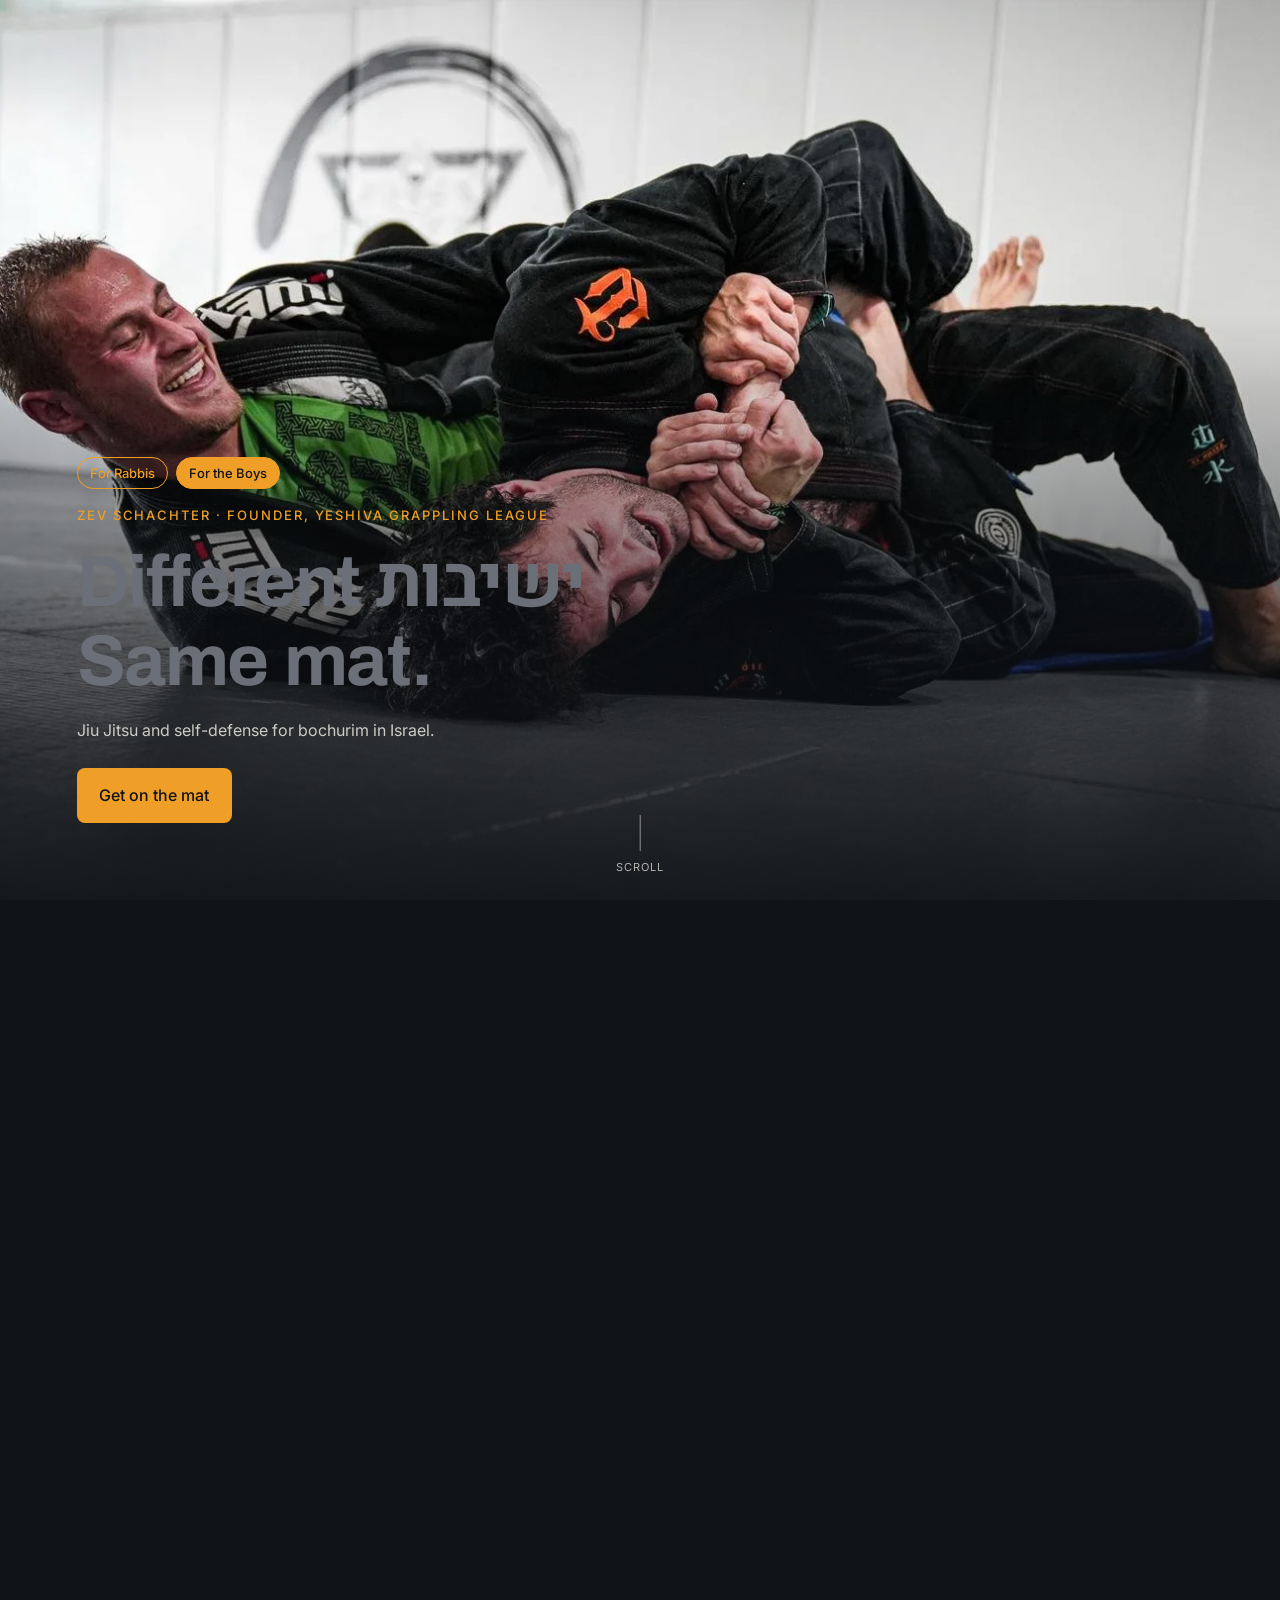
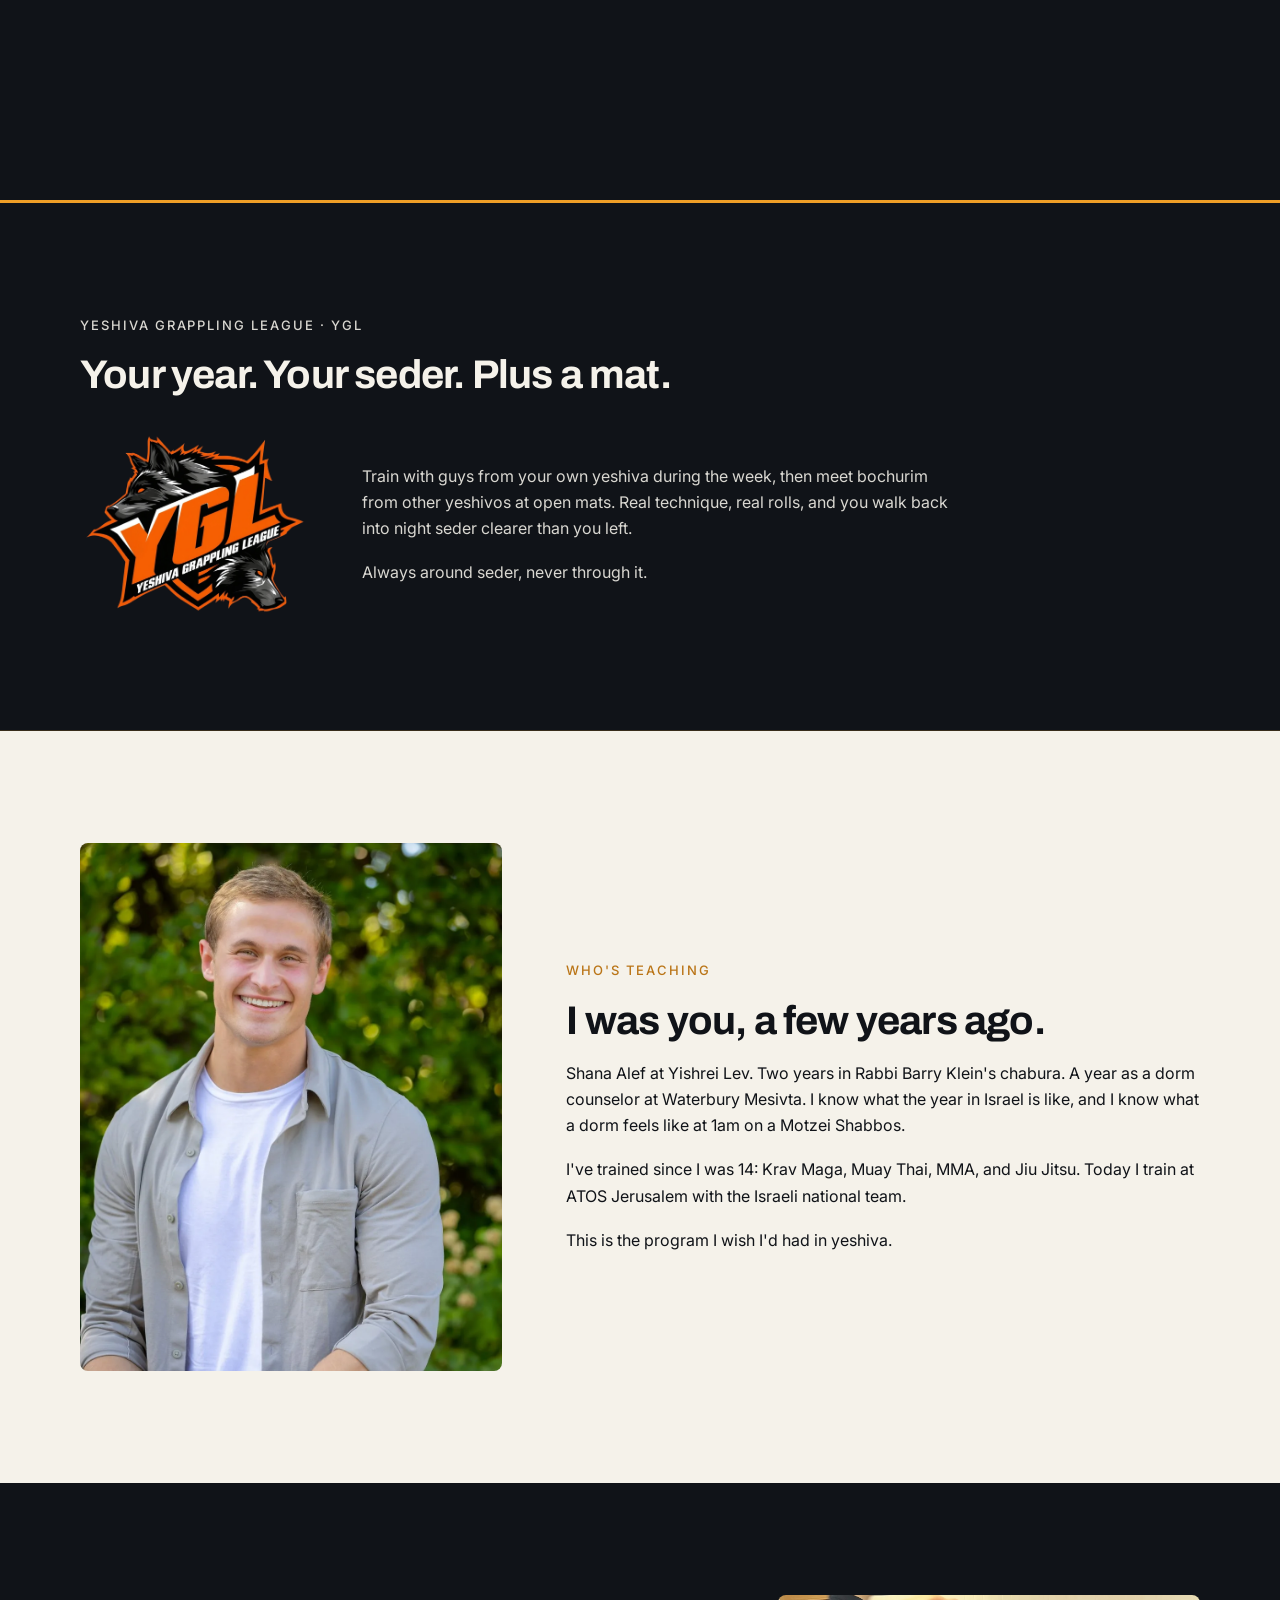
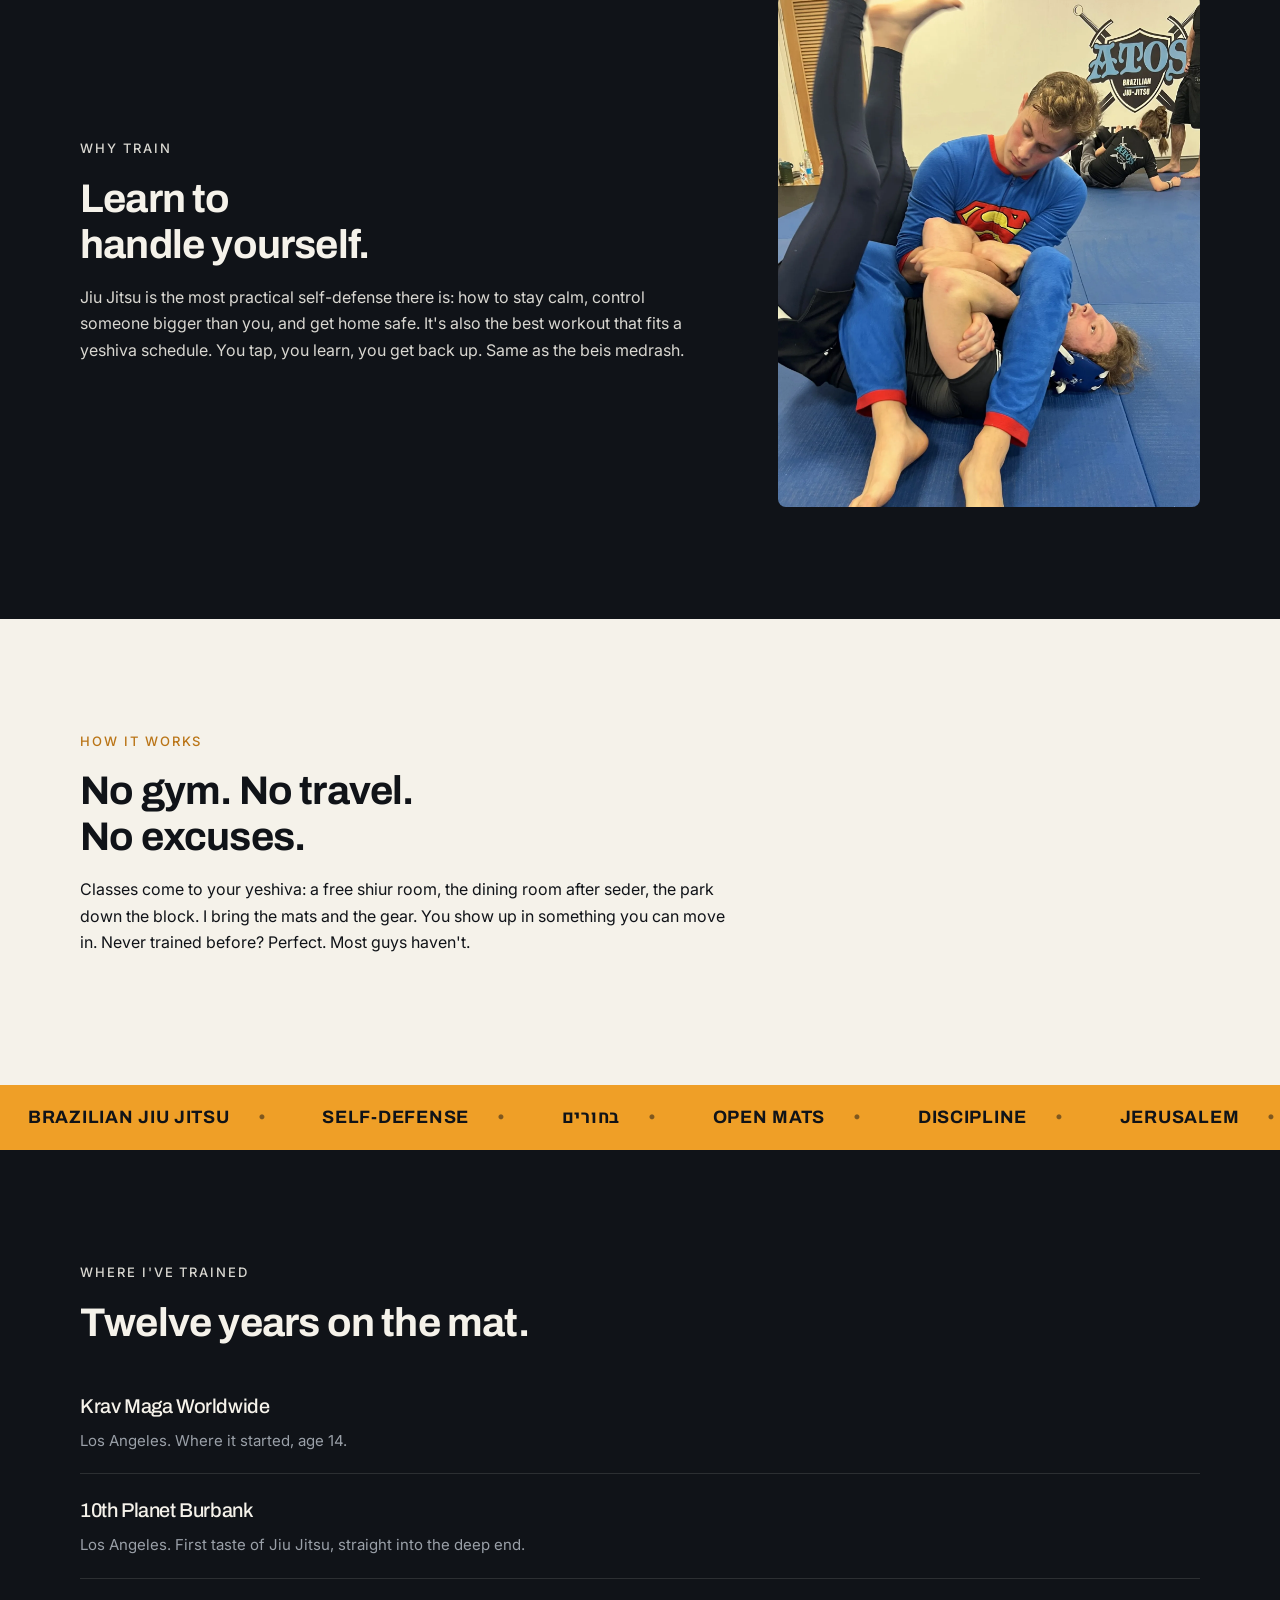
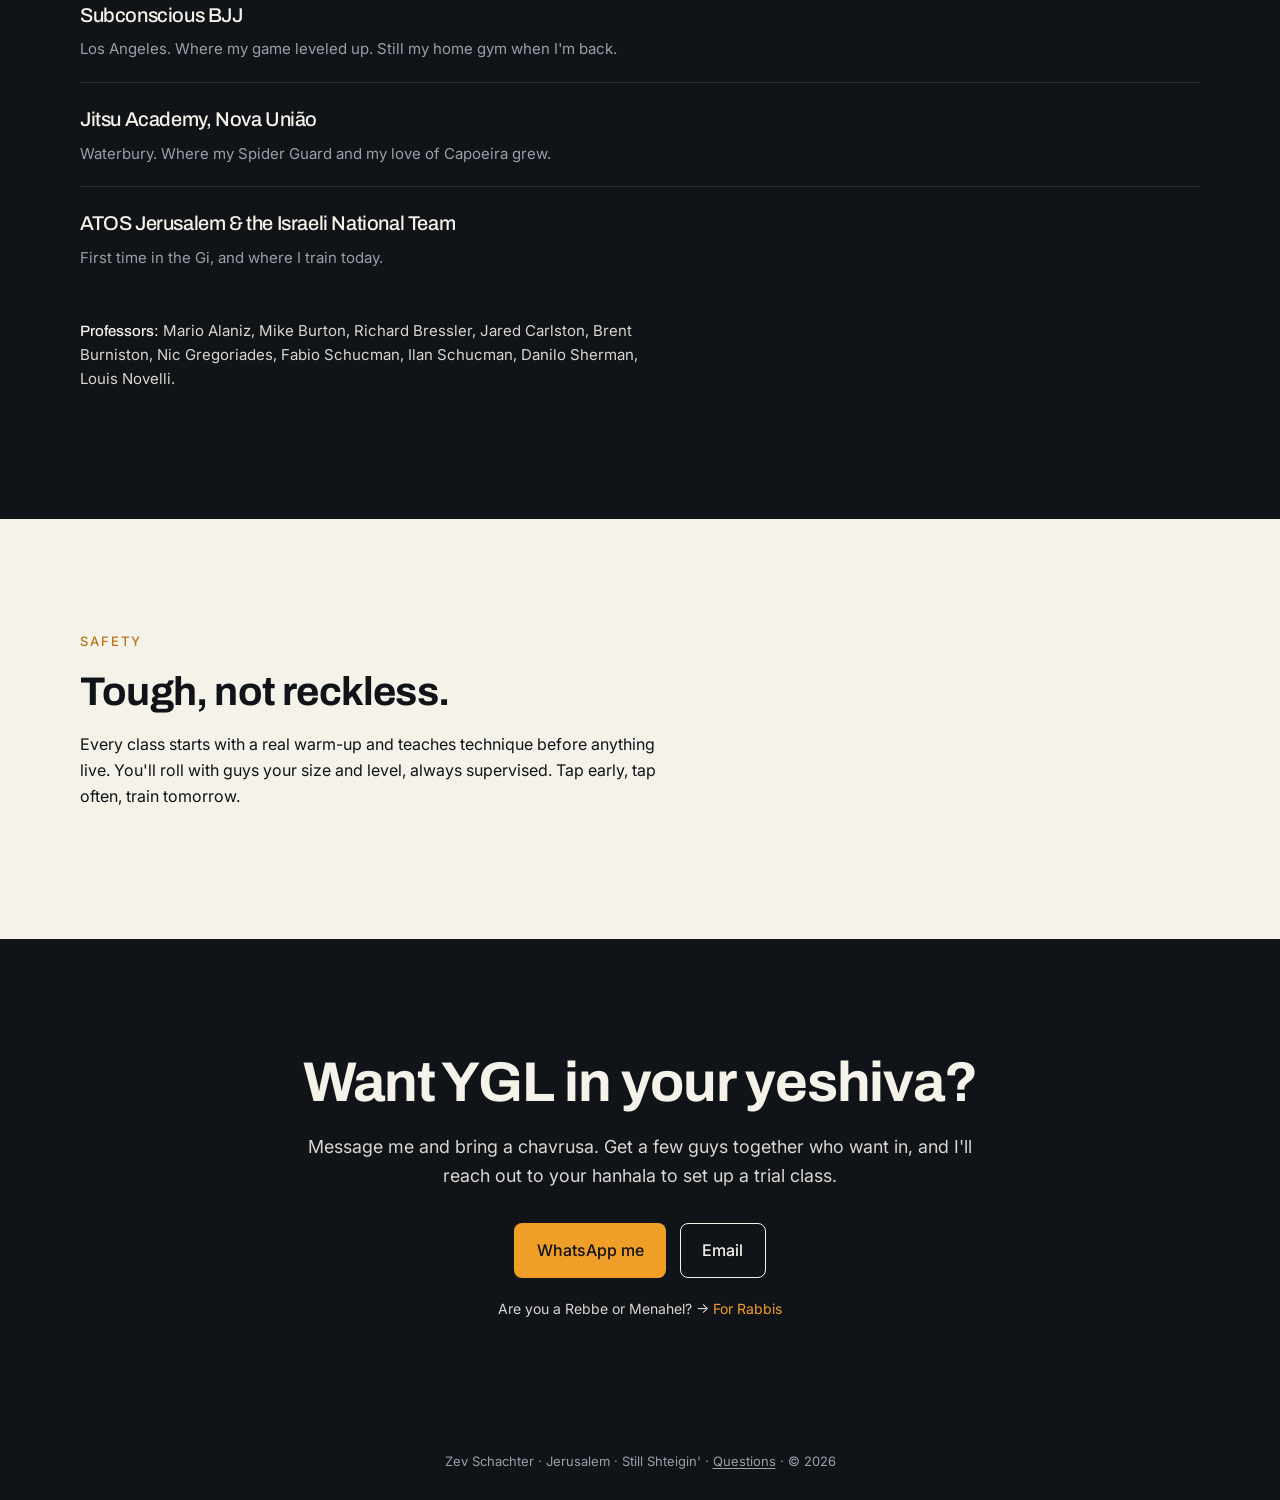
==== boys/index.html @ 9d14c196 "Add a For the Boys page beside the rabbi homepage Serve /boys with the same layout and hero scroll h" ====
<!DOCTYPE html>
<html lang="en" dir="ltr">
<head>
  <meta charset="utf-8">
  <meta name="viewport" content="width=device-width, initial-scale=1">
  <title>Jiu Jitsu &amp; Self-Defense for Yeshiva Bochurim | Yeshiva Grappling League (YGL)</title>
  <meta name="description" content="Train Brazilian Jiu Jitsu and self-defense with the Yeshiva Grappling League. Classes come to your yeshiva in Jerusalem, scheduled around seder. Mats and gear provided.">
  <link rel="canonical" href="https://zev.life/boys">
  <meta property="og:type" content="website">
  <meta property="og:url" content="https://zev.life/boys">
  <meta property="og:title" content="Jiu Jitsu &amp; Self-Defense for Yeshiva Bochurim | Yeshiva Grappling League (YGL)">
  <meta property="og:description" content="Train Brazilian Jiu Jitsu and self-defense with the Yeshiva Grappling League. Classes come to your yeshiva in Jerusalem, scheduled around seder. Mats and gear provided.">
  <meta name="twitter:title" content="Jiu Jitsu &amp; Self-Defense for Yeshiva Bochurim | Yeshiva Grappling League (YGL)">
  <meta name="twitter:description" content="Train Brazilian Jiu Jitsu and self-defense with the Yeshiva Grappling League. Classes come to your yeshiva in Jerusalem, scheduled around seder. Mats and gear provided.">
  <meta property="og:image" content="https://zev.life/img/og-image.jpg?v=4">
  <link rel="icon" href="/favicon.ico" sizes="any">
  <link rel="icon" type="image/png" sizes="32x32" href="/favicon-32.png?v=4" />
  <link rel="icon" type="image/png" sizes="48x48" href="/favicon-48.png?v=4" />
  <link rel="icon" type="image/png" sizes="192x192" href="/img/icon-192.png?v=4" />
  <link rel="icon" type="image/png" sizes="512x512" href="/img/icon-512.png?v=4" />
  <link rel="apple-touch-icon" href="/img/apple-touch-icon.png?v=4" />
  <meta name="theme-color" content="#101318" />
  <link rel="preconnect" href="https://fonts.googleapis.com">
  <link rel="preconnect" href="https://fonts.gstatic.com" crossorigin>
  <link href="https://fonts.googleapis.com/css2?family=Archivo:wght@500;700&family=Heebo:wght@400;500;700&family=Inter:wght@400;500&display=swap" rel="stylesheet">
  <link rel="stylesheet" href="/styles.css?v=5">
  <script type="application/ld+json">
  {
    "@context": "https://schema.org",
    "@graph": [
      {
        "@type": "SportsOrganization",
        "@id": "https://zev.life/#org",
        "name": "Yeshiva Grappling League",
        "alternateName": "YGL",
        "url": "https://zev.life/",
        "logo": "https://zev.life/img/ygl-logo.png",
        "sport": "Brazilian Jiu Jitsu",
        "description": "Brazilian Jiu Jitsu and self-defense programs for English-speaking yeshivot in Israel.",
        "areaServed": { "@type": "Country", "name": "Israel" },
        "founder": { "@id": "https://zev.life/#zev" },
        "contactPoint": {
          "@type": "ContactPoint",
          "contactType": "customer service",
          "email": "zevschachter@gmail.com",
          "telephone": "+972-53-534-6480",
          "availableLanguage": ["English", "Hebrew"]
        }
      },
      {
        "@type": "Person",
        "@id": "https://zev.life/#zev",
        "name": "Zev Schachter",
        "alternateName": "Zevi Schachter",
        "jobTitle": "Founder & Head Instructor",
        "worksFor": { "@id": "https://zev.life/#org" },
        "url": "https://zev.life/",
        "image": "https://zev.life/img/portrait.jpg"
      }
    ]
  }
  </script>
</head>
<body>
  <main>
    <section class="hero-track" id="hero" aria-label="Hero">
      <div class="hero-sticky">
        <picture>
          <source type="image/webp" srcset="/img/hero.webp">
          <img
            class="hero-img"
            src="/img/hero.jpg"
            alt="Zev Schachter teaching Brazilian Jiu Jitsu in Jerusalem, applying an armlock on the mat"
            width="1600"
            height="909"
            fetchpriority="high"
          >
        </picture>
        <div class="hero-scrim" aria-hidden="true"></div>
        <div class="hero-content">
          <nav class="audience" aria-label="Audience">
            <a href="/">For Rabbis</a>
            <a href="/boys" aria-current="page">For the Boys</a>
          </nav>
          <p class="eyebrow">Zev Schachter · Founder, Yeshiva Grappling League</p>
          <h1 class="tagline">
            <span class="tagline-line" id="tag1" dir="ltr">Different ישיבות</span>
            <span class="tagline-line" id="tag2" dir="ltr">Same mat.</span>
          </h1>
          <p class="hero-sub">Jiu Jitsu and self-defense for bochurim in Israel.</p>
          <a class="btn btn-primary hero-cta" id="heroCta" href="#contact">Get on the mat</a>
        </div>
        <div class="scroll-hint" id="scrollHint" aria-hidden="true">
          <span class="scroll-hint-line"></span>
          <span class="scroll-hint-label">Scroll</span>
        </div>
      </div>
    </section>

    <section class="section section-dark section-ygl" id="ygl">
      <div class="wrap ygl-body reveal">
        <p class="eyebrow">Yeshiva Grappling League · YGL</p>
        <h2>Your year. Your seder. Plus a mat.</h2>
        <div class="ygl-row">
          <div class="ygl-logo">
            <picture>
              <source srcset="/img/ygl-logo.webp?v=4" type="image/webp" />
              <img src="/img/ygl-logo.png?v=4" width="1000" height="813" alt="Yeshiva Grappling League logo – BJJ and grappling for yeshiva students" />
            </picture>
          </div>
          <div class="ygl-copy">
            <p>Train with guys from your own yeshiva during the week, then meet bochurim from other yeshivos at open mats. Real technique, real rolls, and you walk back into night seder clearer than you left.</p>
            <p>Always around seder, never through it.</p>
          </div>
        </div>
      </div>
    </section>

    <section class="section section-light" id="about">
      <div class="wrap who-grid">
        <div class="portrait-slot reveal">
          <picture>
            <source type="image/webp" srcset="/img/portrait.webp">
            <img
              src="/img/portrait.jpg"
              alt="Zev Schachter, BJJ instructor for yeshivot in Israel"
              width="1000"
              height="1250"
              loading="lazy"
            >
          </picture>
        </div>
        <div class="who-copy reveal">
          <p class="eyebrow eyebrow-light">Who's Teaching</p>
          <h2>I was you, a few years ago.</h2>
          <p>Shana Alef at Yishrei Lev. Two years in Rabbi Barry Klein's chabura. A year as a dorm counselor at Waterbury Mesivta. I know what the year in Israel is like, and I know what a dorm feels like at 1am on a Motzei Shabbos.</p>
          <p>I've trained since I was 14: Krav Maga, Muay Thai, MMA, and Jiu Jitsu. Today I train at ATOS Jerusalem with the Israeli national team.</p>
          <p>This is the program I wish I'd had in yeshiva.</p>
        </div>
      </div>
    </section>

    <section class="section section-dark" id="why">
      <div class="wrap grid-why">
        <div class="why-copy reveal">
          <p class="eyebrow">Why Train</p>
          <h2>Learn to handle yourself.</h2>
          <p>Jiu Jitsu is the most practical self-defense there is: how to stay calm, control someone bigger than you, and get home safe. It's also the best workout that fits a yeshiva schedule. You tap, you learn, you get back up. Same as the beis medrash.</p>
        </div>
        <div class="why-media reveal">
          <picture>
            <source type="image/webp" srcset="/img/teaching.webp">
            <img
              class="teaching"
              src="/img/teaching.jpg"
              alt="Zev Schachter demonstrating a Jiu Jitsu technique at ATOS Jerusalem"
              width="1600"
              height="2133"
              loading="lazy"
            >
          </picture>
        </div>
      </div>
    </section>

    <section class="section section-light" id="how">
      <div class="wrap">
        <p class="eyebrow eyebrow-light reveal">How It Works</p>
        <h2 class="reveal">No gym. No travel. No excuses.</h2>
        <p>Classes come to your yeshiva: a free shiur room, the dining room after seder, the park down the block. I bring the mats and the gear. You show up in something you can move in. Never trained before? Perfect. Most guys haven't.</p>
      </div>
    </section>

    <section class="term-strip" aria-label="Program focus">
      <div class="term-track">
        <ul class="term-list">
          <li>Brazilian Jiu Jitsu</li>
          <li>Self-Defense</li>
          <li lang="he">בחורים</li>
          <li>Open Mats</li>
          <li>Discipline</li>
          <li>Jerusalem</li>
          <li lang="he">הגנה עצמית</li>
          <li>Confidence</li>
          <li>No-Gi &amp; Gi</li>
          <li>Shana Alef</li>
          <li lang="he">ג'יו ג'יטסו</li>
          <li>Middos on the Mat</li>
          <li>Grappling</li>
          <li>Yeshiva Grappling League</li>
          <li>Jiu Jitsu for yeshiva students</li>
          <li>Grappling for yeshiva bochurim</li>
          <li>Achdus</li>
          <li>Eretz Yisroel</li>
          <li>Healthy Outlet</li>
        </ul>
        <ul class="term-list" aria-hidden="true">
          <li>Brazilian Jiu Jitsu</li>
          <li>Self-Defense</li>
          <li lang="he">בחורים</li>
          <li>Open Mats</li>
          <li>Discipline</li>
          <li>Jerusalem</li>
          <li lang="he">הגנה עצמית</li>
          <li>Confidence</li>
          <li>No-Gi &amp; Gi</li>
          <li>Shana Alef</li>
          <li lang="he">ג'יו ג'יטסו</li>
          <li>Middos on the Mat</li>
          <li>Grappling</li>
          <li>Yeshiva Grappling League</li>
          <li>Jiu Jitsu for yeshiva students</li>
          <li>Grappling for yeshiva bochurim</li>
          <li>Achdus</li>
          <li>Eretz Yisroel</li>
          <li>Healthy Outlet</li>
        </ul>
      </div>
    </section>

    <section class="section section-dark" id="trained">
      <div class="wrap">
        <p class="eyebrow reveal">Where I've Trained</p>
        <h2 class="reveal">Twelve years on the mat.</h2>
        <ul class="gyms">
          <li class="reveal">
            <span class="gym-name">Krav Maga Worldwide</span>
            <span class="gym-note">Los Angeles. Where it started, age 14.</span>
          </li>
          <li class="reveal">
            <span class="gym-name">10th Planet Burbank</span>
            <span class="gym-note">Los Angeles. First taste of Jiu Jitsu, straight into the deep end.</span>
          </li>
          <li class="reveal">
            <span class="gym-name">Subconscious BJJ</span>
            <span class="gym-note">Los Angeles. Where my game leveled up. Still my home gym when I'm back.</span>
          </li>
          <li class="reveal">
            <span class="gym-name">Jitsu Academy, Nova União</span>
            <span class="gym-note">Waterbury. Where my Spider Guard and my love of Capoeira grew.</span>
          </li>
          <li class="reveal">
            <span class="gym-name">ATOS Jerusalem &amp; the Israeli National Team</span>
            <span class="gym-note">First time in the Gi, and where I train today.</span>
          </li>
        </ul>
        <p class="coaches"><span class="coaches-label">Professors:</span> Mario Alaniz, Mike Burton, Richard Bressler, Jared Carlston, Brent Burniston, Nic Gregoriades, Fabio Schucman, Ilan Schucman, Danilo Sherman, Louis Novelli.</p>
      </div>
    </section>

    <section class="section section-light" id="safety">
      <div class="wrap reveal">
        <p class="eyebrow eyebrow-light">Safety</p>
        <h2>Tough, not reckless.</h2>
        <p>Every class starts with a real warm-up and teaches technique before anything live. You'll roll with guys your size and level, always supervised. Tap early, tap often, train tomorrow.</p>
      </div>
    </section>

    <section class="section section-dark section-contact" id="contact">
      <div class="wrap wrap-center reveal">
        <h2 class="contact-title">Want YGL in your yeshiva?</h2>
        <p class="contact-sub">Message me and bring a chavrusa. Get a few guys together who want in, and I'll reach out to your hanhala to set up a trial class.</p>
        <div class="contact-actions">
          <a class="btn btn-primary" href="https://wa.me/972535346480?text=Hi%20Zev%2C%20I%27m%20a%20bochur%20at%20%5Byeshiva%5D%20and%20I%20want%20to%20start%20training%20with%20the%20Yeshiva%20Grappling%20League.">WhatsApp me</a>
          <a class="btn btn-outline" href="mailto:zevschachter@gmail.com">Email</a>
        </div>
        <p class="contact-switch">Are you a Rebbe or Menahel? → <a href="/">For Rabbis</a></p>
      </div>
    </section>
  </main>

  <footer class="site-footer" id="footer">
    <p>Zev Schachter · Jerusalem · Still Shteigin' · <a href="/faq">Questions</a> · © 2026</p>
  </footer>

  <a class="sticky-cta" id="stickyCta" href="#contact" hidden>Get on the mat</a>

  <script src="/main.js?v=5" defer></script>
</body>
</html>
---- styles.css ----
:root {
  --ink: #101318;
  --cream: #F5F2EA;
  --accent: #EF9F27;
  --accent-deep: #BA7517;
  --muted: #8A8880;
  --muted-dark: #9AA0A8;
  --muted-grey: #6B6F78;
}

*,
*::before,
*::after {
  box-sizing: border-box;
}

html {
  scroll-behavior: smooth;
}

body {
  margin: 0;
  font-family: Inter, Heebo, system-ui, sans-serif;
  font-size: 16px;
  font-weight: 400;
  line-height: 1.65;
  color: var(--ink);
  background: var(--cream);
  -webkit-font-smoothing: antialiased;
  text-rendering: optimizeLegibility;
}

img {
  max-width: 100%;
  height: auto;
  display: block;
}

a {
  color: inherit;
}

a:focus-visible,
.btn:focus-visible {
  outline: 2px solid var(--accent);
  outline-offset: 2px;
}

.eyebrow {
  margin: 0 0 1rem;
  font-family: Inter, Heebo, system-ui, sans-serif;
  font-size: 13px;
  font-weight: 500;
  letter-spacing: 0.15em;
  text-transform: uppercase;
  color: var(--accent);
}

.eyebrow-light {
  color: var(--accent-deep);
}

h1,
h2,
h3 {
  font-family: Archivo, Heebo, system-ui, sans-serif;
  font-weight: 700;
  letter-spacing: -0.02em;
  line-height: 1.15;
  margin: 0 0 1rem;
}

h1,
h2 {
  text-wrap: balance;
}

h2 {
  font-size: clamp(28px, 4vw, 40px);
  max-width: 22ch;
}

p {
  margin: 0 0 1.1em;
  max-width: 65ch;
  font-size: clamp(16px, 1.2vw, 18px);
}

.wrap {
  width: min(1120px, calc(100% - 2 * 6vw));
  margin-inline: auto;
}

.wrap-narrow {
  width: min(62ch, calc(100% - 2 * 6vw));
  margin-inline: auto;
  text-align: center;
}

.wrap-narrow .eyebrow,
.wrap-narrow h2 {
  margin-inline: auto;
}

.wrap-narrow-left {
  width: min(62ch, calc(100% - 2 * 6vw));
  margin-inline: auto;
}

.wrap-center {
  text-align: center;
}

.section {
  padding: clamp(4.5rem, 10vw, 7rem) 0;
}

.section-light {
  background: var(--cream);
  color: var(--ink);
}

.section-dark {
  background: var(--ink);
  color: var(--cream);
}

.section-dark p {
  color: color-mix(in srgb, var(--cream) 88%, transparent);
}

.btn {
  display: inline-flex;
  align-items: center;
  justify-content: center;
  min-height: 48px;
  padding: 0.85rem 1.35rem;
  border-radius: 8px;
  font-family: Inter, Heebo, system-ui, sans-serif;
  font-size: 16px;
  font-weight: 500;
  text-decoration: none;
  border: 1.5px solid transparent;
  transition: opacity 0.2s ease;
}

.btn:hover {
  opacity: 0.92;
}

.btn-primary {
  background: var(--accent);
  color: var(--ink);
}

.btn-outline {
  background: transparent;
  color: var(--cream);
  border-color: var(--cream);
}

/* —— Hero —— */
.hero-track {
  height: 200vh;
  background: var(--ink);
}

.hero-sticky {
  position: sticky;
  top: 0;
  height: 100dvh;
  overflow: hidden;
  color: var(--cream);
}

.hero-img {
  position: absolute;
  inset: 0;
  width: 100%;
  height: 100%;
  object-fit: cover;
  object-position: 40% 50%;
  will-change: object-position;
}

@media (max-width: 768px) {
  .hero-img {
    object-position: 8% 50%;
  }
}

.hero-scrim {
  position: absolute;
  inset: 0;
  background: linear-gradient(
    to top,
    rgba(16, 19, 24, 0.92) 0%,
    rgba(16, 19, 24, 0.4) 40%,
    transparent 65%
  );
  pointer-events: none;
}

.hero-content {
  position: absolute;
  left: 0;
  bottom: 0;
  z-index: 2;
  padding: 6vw;
  max-width: 900px;
}

.audience {
  display: flex;
  flex-wrap: wrap;
  gap: 8px;
  margin: 0 0 1rem;
  max-width: 100%;
}

.audience a {
  display: inline-flex;
  align-items: center;
  justify-content: center;
  min-height: 32px;
  padding: 0.2rem 0.75rem;
  border: 1.5px solid var(--accent);
  border-radius: 999px;
  background: transparent;
  color: var(--accent);
  font-family: Inter, Heebo, system-ui, sans-serif;
  font-size: 13px;
  font-weight: 500;
  line-height: 1.2;
  letter-spacing: 0;
  text-decoration: none;
  text-transform: none;
  white-space: nowrap;
}

.audience a[aria-current="page"] {
  background: var(--accent);
  color: var(--ink);
}

.tagline {
  font-size: clamp(40px, 6.5vw, 72px);
  font-weight: 700;
  line-height: 1.1;
  letter-spacing: -0.02em;
  margin: 0 0 1rem;
}

.tagline-line {
  display: block;
}

.tagline .w {
  display: inline-block;
  margin-right: 0.22em;
  opacity: 1;
  color: var(--cream);
  transform: none;
}

#tag2 .w:last-child {
  color: var(--accent);
}

.js-scrub .tagline .w,
.js-scrub #tag2 .w:last-child {
  color: var(--muted-grey, #6B6F78);
}

.hero-sub {
  margin: 0;
  font-size: 16px;
  color: color-mix(in srgb, var(--cream) 80%, transparent);
  max-width: 36ch;
}

.hero-cta {
  margin-top: 24px;
  transition: opacity 0.3s ease, transform 0.3s ease;
}

.js-scrub .hero-cta {
  opacity: 0;
  transform: translateY(10px);
  pointer-events: none;
}

.js-scrub .hero-cta.on {
  opacity: 1;
  transform: none;
  pointer-events: auto;
}

.scroll-hint {
  position: absolute;
  left: 50%;
  bottom: 1.5rem;
  z-index: 2;
  display: flex;
  flex-direction: column;
  align-items: center;
  gap: 0.45rem;
  transform: translateX(-50%);
  opacity: 1;
  transition: opacity 0.3s ease;
  pointer-events: none;
}

.scroll-hint.off {
  opacity: 0;
}

.scroll-hint-line {
  display: block;
  width: 1px;
  height: 36px;
  background: color-mix(in srgb, var(--cream) 55%, transparent);
}

.scroll-hint-label {
  font-size: 11px;
  letter-spacing: 0.1em;
  text-transform: uppercase;
  color: color-mix(in srgb, var(--cream) 70%, transparent);
}

/* —— YGL —— */
.section-ygl { border-bottom: 1px solid rgba(239, 159, 39, 0.18); }
.section-ygl { border-top: 3px solid var(--accent); }

.ygl-row {
  display: grid;
  grid-template-columns: clamp(200px, 18vw, 280px) minmax(0, 60ch);
  justify-content: start;
  column-gap: clamp(32px, 4vw, 64px);
  align-items: center;
}

.ygl-logo {
  animation: ygl-glow 5s ease-in-out infinite;
}
.ygl-logo img { display: block; width: 100%; height: auto; }

.ygl-copy { max-width: 60ch; }
.ygl-copy p:last-child { margin-bottom: 0; }

#ygl .ygl-ref {
  font-size: 12px;
  line-height: 1.5;
  color: var(--muted-dark);
  margin: 40px 0 0;
  padding-top: 16px;
  border-top: 1px solid color-mix(in srgb, var(--muted-dark) 12%, transparent);
  max-width: calc(60ch * 16 / 12);
}
#ygl .ygl-ref a {
  color: var(--muted-dark);
  text-decoration: underline;
  text-underline-offset: 2px;
}
#ygl .ygl-ref a:hover { color: var(--accent); }
#ygl .ygl-ref sup {
  color: var(--accent);
  font-size: calc(0.65 * clamp(16px, 1.2vw, 18px));
  line-height: 0;
  vertical-align: super;
}
#ygl .ygl-copy sup {
  font-size: 0.65em;
  line-height: 0;
  vertical-align: 0.5em;
  margin-left: 1px;
}
#ygl .ygl-copy sup .footnote-ref {
  font-size: inherit;
  line-height: 0;
  vertical-align: baseline;
  padding: 0 2px 0 0;
}
@media (min-width: 768px) {
  #ygl .ygl-ref { margin-left: calc(clamp(200px, 18vw, 280px) + clamp(32px, 4vw, 64px)); }
}
@keyframes ygl-glow {
  0%, 100% { filter: drop-shadow(0 0 14px rgba(239, 108, 26, 0.20)); }
  50%      { filter: drop-shadow(0 0 26px rgba(239, 108, 26, 0.42)); }
}

.section-ygl .eyebrow { margin-top: 0; }
.section-ygl h2 { color: var(--cream); max-width: none; margin-bottom: 32px; }
.cite-note {
  margin-top: 28px;
  padding-top: 16px;
  border-top: 1px solid rgba(245, 242, 234, 0.12);
  font-size: 13px;
  line-height: 1.5;
  color: var(--muted-dark);
}
.cite-note a { color: var(--muted-dark); text-decoration: underline; text-decoration-color: rgba(239, 159, 39, 0.5); text-underline-offset: 3px; }
.cite-note a:hover { color: var(--cream); text-decoration-color: var(--accent); }

/* —— Who —— */
.who-grid {
  display: grid;
  gap: 2rem;
  align-items: center;
}

.portrait-slot img {
  width: 100%;
  height: auto;
  border-radius: 8px;
}

.who-copy p:last-child {
  margin-bottom: 0;
}

.who-copy p:has(+ .signature) {
  margin-bottom: 0;
}

.signature {
  font-family: "Archivo", Heebo, sans-serif;
  font-weight: 500;
  font-size: 20px;
  color: var(--accent-deep);
  margin-top: 20px;
}

.grid-why {
  display: grid;
  grid-template-columns: 3fr 2fr;
  gap: 64px;
  align-items: center;
}

.why-copy h2 {
  max-width: 18ch;
}

.why-copy p:last-child {
  margin-bottom: 0;
}

.teaching {
  width: 100%;
  height: auto;
  max-height: min(32rem, 70vh);
  object-fit: cover;
  object-position: 50% 18%;
  border-radius: 8px;
}

@media (max-width: 768px) {
  .grid-why {
    grid-template-columns: 1fr;
    gap: 40px;
  }
}

@media (max-width: 767px) {
  .ygl-row { display: block; }
  .ygl-logo {
    max-width: 160px;
    margin: 0 auto 24px;
  }
}

/* —— Term strip —— */
.term-strip {
  background: var(--accent);
  color: var(--ink);
  padding: 18px 0;
  overflow: hidden;
}

.term-track {
  display: flex;
  width: max-content;
  animation: term-scroll 40s linear infinite;
}

.term-list {
  display: flex;
  gap: 0;
  margin: 0;
  padding: 0;
  list-style: none;
  flex: none;
}

.term-list li {
  flex: none;
  font-family: Archivo, Heebo, system-ui, sans-serif;
  font-weight: 700;
  text-transform: uppercase;
  font-size: clamp(15px, 1.4vw, 20px);
  letter-spacing: 0.04em;
  white-space: nowrap;
  padding: 0 28px;
}

.term-list li[lang="he"] {
  text-transform: none;
}

.term-list li::after {
  content: "•";
  margin-left: 28px;
  opacity: 0.5;
}

@keyframes term-scroll {
  from { transform: translateX(0); }
  to { transform: translateX(-50%); }
}

@media (hover: hover) and (min-width: 768px) {
  .term-strip:hover .term-track {
    animation-play-state: paused;
  }
}

@media (max-width: 767px) {
  .term-strip { padding: 14px 0; }
}

/* —— Safety —— */
#safety p {
  max-width: 60ch;
}

.page-faq {
  min-height: 100dvh;
  display: flex;
  flex-direction: column;
}

.page-faq main {
  flex: 1;
}

.page-faq h1 {
  font-size: clamp(28px, 4vw, 40px);
  max-width: 22ch;
}

.site-footer a {
  color: inherit;
  text-decoration: underline;
  text-underline-offset: 2px;
}

.site-footer a:hover {
  color: var(--accent);
}

/* —— FAQ —— */
.faq-list details + details {
  border-top: 1px solid color-mix(in srgb, var(--ink) 14%, transparent);
}

.faq-list summary {
  display: flex;
  align-items: center;
  justify-content: space-between;
  gap: 1rem;
  padding: 1.05rem 0;
  font-family: Archivo, Heebo, system-ui, sans-serif;
  font-weight: 500;
  font-size: 18px;
  letter-spacing: 0;
  line-height: 1.35;
  cursor: pointer;
  list-style: none;
}

.faq-list summary::-webkit-details-marker {
  display: none;
}

.faq-list summary::marker {
  content: "";
}

.faq-list summary::after {
  content: "+";
  flex: none;
  font-weight: 500;
  font-size: 22px;
  line-height: 1;
}

.faq-list details[open] summary::after {
  content: "–";
}

.faq-list details p {
  max-width: 60ch;
  margin: 0 0 1.15rem;
}

/* —— Gyms —— */
.gyms {
  list-style: none;
  margin: 1.5rem 0 0;
  padding: 0;
}

.gyms li {
  padding: 20px 0;
  border-bottom: 1px solid rgba(245, 242, 234, 0.12);
}

.gyms li:last-child {
  border-bottom: none;
}

.gym-name {
  display: block;
  font-family: Archivo, Heebo, system-ui, sans-serif;
  font-size: 20px;
  font-weight: 500;
  color: var(--cream);
  letter-spacing: -0.02em;
}

.gym-note {
  display: block;
  margin-top: 0.35rem;
  font-size: 15px;
  color: var(--muted-dark);
}

.coaches {
  margin-top: 28px;
  font-size: 15px;
  line-height: 1.6;
  color: var(--muted-dark);
}

.coaches-label {
  font-family: "Archivo", Heebo, sans-serif;
  font-weight: 500;
  color: var(--cream);
}

/* —— Contact —— */
.section-contact {
  padding: 112px 0 104px;
}

.contact-title {
  font-size: clamp(32px, 5.5vw, 56px);
  max-width: none;
  margin-inline: auto;
}

.contact-sub {
  margin: 0 auto 2rem;
  font-size: clamp(16px, 1.4vw, 18px);
  color: var(--muted-dark);
}

.contact-actions {
  display: flex;
  flex-wrap: wrap;
  gap: 0.85rem;
  justify-content: center;
}

.contact-switch {
  margin: 1.25rem auto 0;
  font-size: 14px;
  line-height: 1.5;
  color: var(--muted-dark);
}

.contact-switch a {
  color: var(--accent);
  text-decoration: none;
}

.contact-switch a:hover {
  text-decoration: underline;
}

#ygl sup { font-size: inherit; line-height: 0; }
.footnote-ref {
  font-size: 0.7em;
  line-height: 0;
  vertical-align: super;
  color: var(--accent);
  text-decoration: none;
  padding: 0 2px;
}

.site-footer {
  background: var(--ink);
  color: var(--muted-dark);
  text-align: center;
  padding: 28px 24px calc(28px + env(safe-area-inset-bottom));
}

.site-footer p {
  margin: 0 auto;
  font-size: 13px;
  line-height: 1.6;
  max-width: 62ch;
}

/* —— Reveals (progressive enhancement) —— */
.reveal {
  transition: opacity 0.4s ease, transform 0.4s ease;
}

.js-scrub .reveal {
  opacity: 0;
  transform: translateY(12px);
}

.js-scrub .reveal.in {
  opacity: 1;
  transform: none;
}

/* —— Sticky mobile CTA —— */
.sticky-cta {
  display: none;
}

@media (max-width: 767px) {
  .sticky-cta {
    display: flex;
    position: fixed;
    left: 12px;
    right: 12px;
    bottom: calc(12px + env(safe-area-inset-bottom));
    z-index: 50;
    align-items: center;
    justify-content: center;
    min-height: 48px;
    padding: 0.85rem 1rem;
    border-radius: 8px;
    background: var(--accent);
    color: var(--ink);
    font-family: Inter, Heebo, system-ui, sans-serif;
    font-size: 16px;
    font-weight: 500;
    text-decoration: none;
    box-shadow: 0 -6px 20px rgba(16, 19, 24, 0.18);
    transform: translateY(120%);
    transition: transform 0.25s ease;
  }

  .sticky-cta.on {
    transform: translateY(0);
  }

  .sticky-cta[hidden] {
    display: none;
  }

  body.has-sticky-cta {
    padding-bottom: calc(72px + env(safe-area-inset-bottom));
  }
}

@media (max-width: 600px) {
  .contact-actions {
    flex-direction: column;
  }

  .contact-actions .btn {
    width: 100%;
  }
}

@media (min-width: 901px) {
  .who-grid {
    grid-template-columns: 2fr 3fr;
    gap: 64px;
  }
}

@media (prefers-reduced-motion: reduce) {
  html {
    scroll-behavior: auto;
  }

  .hero-track {
    height: 100dvh;
  }

  .tagline .w,
  .hero-cta,
  .reveal {
    opacity: 1 !important;
    transform: none !important;
    transition: none !important;
    animation: none !important;
    pointer-events: auto !important;
  }

  .scroll-hint {
    display: none;
  }

  .sticky-cta {
    transition: none;
  }

  .ygl-logo { animation: none; filter: drop-shadow(0 0 16px rgba(239, 108, 26, 0.28)); }

  .term-track {
    animation: none;
    width: 100%;
    max-width: 100%;
    flex-wrap: wrap;
    justify-content: center;
  }

  .term-list[aria-hidden="true"] {
    display: none;
  }

  .term-list {
    flex-wrap: wrap;
    justify-content: center;
    width: 100%;
    max-width: 100%;
    min-width: 0;
  }
}
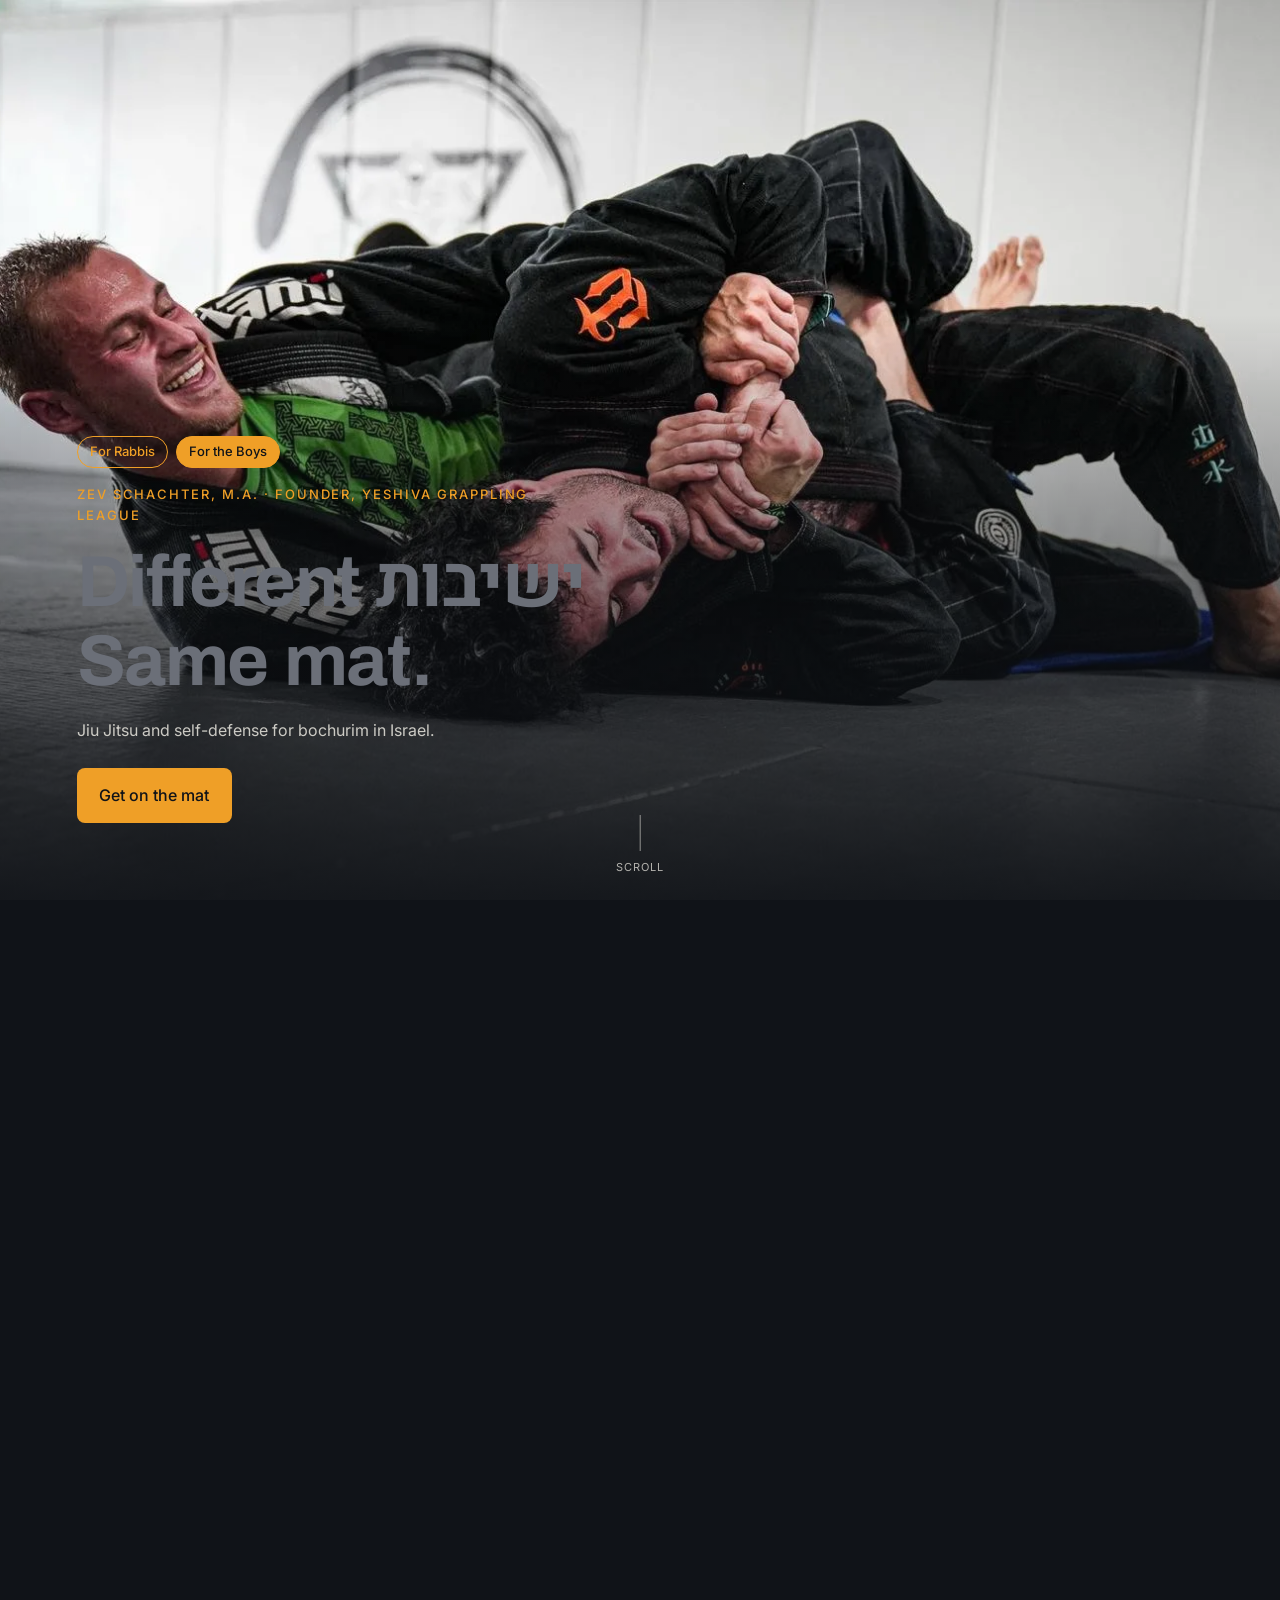
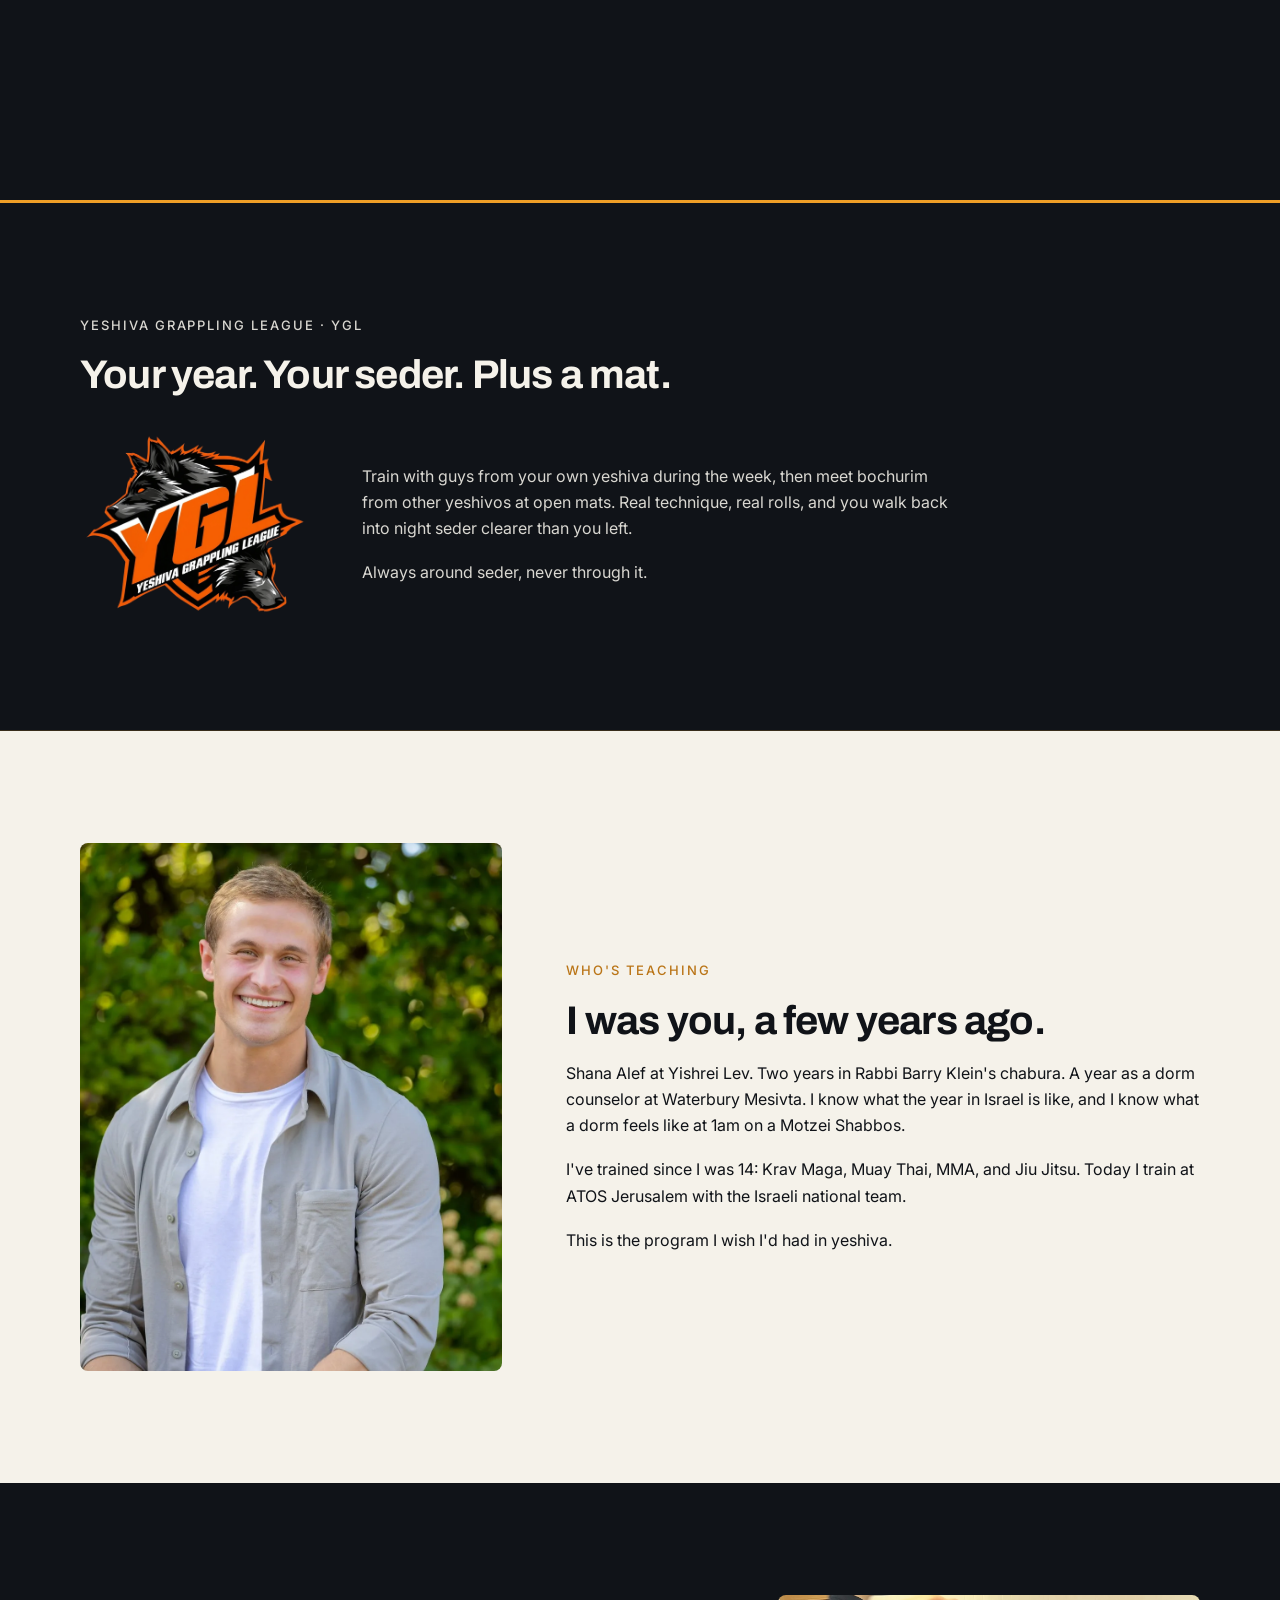
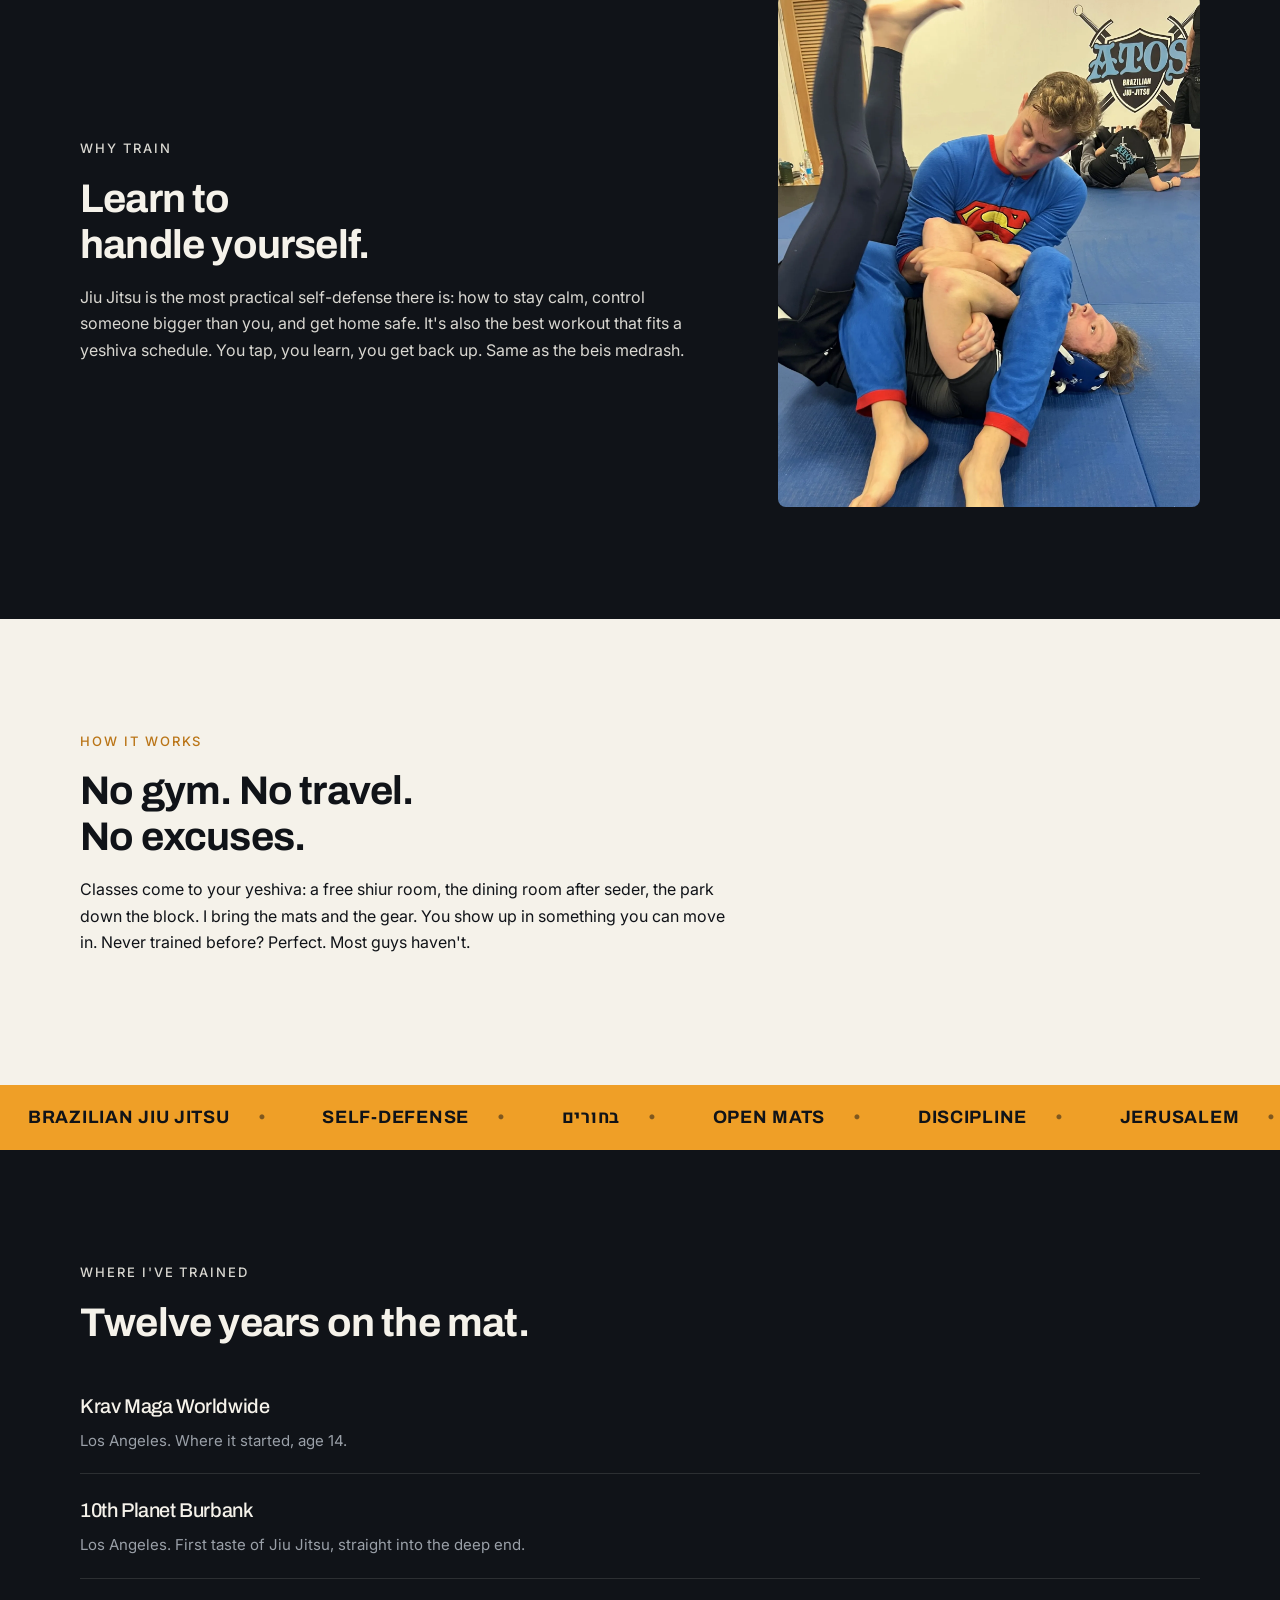
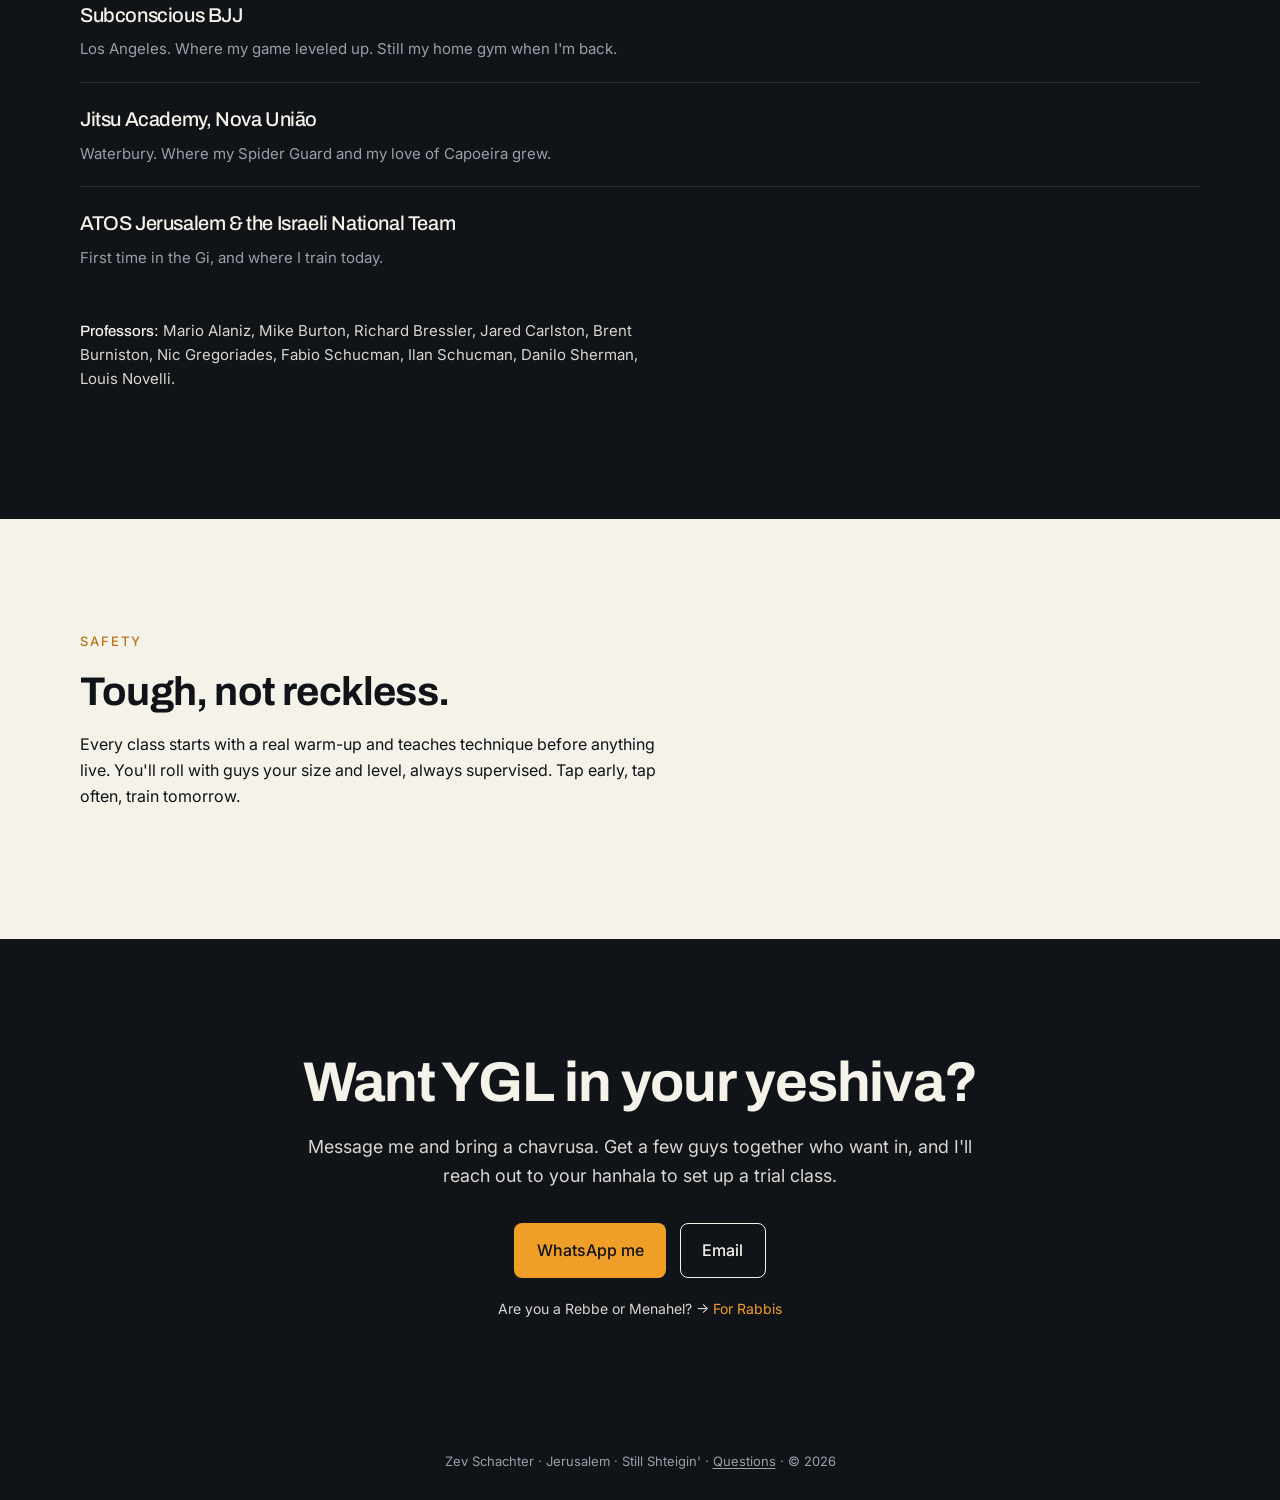
==== commit ae3ec74a: "Add the M.A. byline and a mobile scroll cue Put the degree on both heroes and in the person schema, " ====
--- a/boys/index.html
+++ b/boys/index.html
@@ -23,7 +23,7 @@
   <link rel="preconnect" href="https://fonts.googleapis.com">
   <link rel="preconnect" href="https://fonts.gstatic.com" crossorigin>
   <link href="https://fonts.googleapis.com/css2?family=Archivo:wght@500;700&family=Heebo:wght@400;500;700&family=Inter:wght@400;500&display=swap" rel="stylesheet">
-  <link rel="stylesheet" href="/styles.css?v=5">
+  <link rel="stylesheet" href="/styles.css?v=6">
   <script type="application/ld+json">
   {
     "@context": "https://schema.org",
@@ -51,6 +51,7 @@
         "@type": "Person",
         "@id": "https://zev.life/#zev",
         "name": "Zev Schachter",
+        "honorificSuffix": "M.A.",
         "alternateName": "Zevi Schachter",
         "jobTitle": "Founder & Head Instructor",
         "worksFor": { "@id": "https://zev.life/#org" },
@@ -82,7 +83,7 @@
             <a href="/">For Rabbis</a>
             <a href="/boys" aria-current="page">For the Boys</a>
           </nav>
-          <p class="eyebrow">Zev Schachter · Founder, Yeshiva Grappling League</p>
+          <p class="eyebrow hero-byline">Zev Schachter, M.A. · <span class="byline-role">Founder, Yeshiva Grappling League</span></p>
           <h1 class="tagline">
             <span class="tagline-line" id="tag1" dir="ltr">Different ישיבות</span>
             <span class="tagline-line" id="tag2" dir="ltr">Same mat.</span>
@@ -94,6 +95,12 @@
           <span class="scroll-hint-line"></span>
           <span class="scroll-hint-label">Scroll</span>
         </div>
+        <button class="scroll-cue" type="button" aria-label="Scroll to continue">
+          <span class="scroll-cue-word" aria-hidden="true">SCROLL</span>
+          <span class="scroll-cue-btn" aria-hidden="true">
+            <svg width="16" height="16" viewBox="0 0 14 14" fill="none" stroke="currentColor" stroke-width="2.4" stroke-linecap="round" stroke-linejoin="round"><path d="M7 2v10M2.5 7.5 7 12l4.5-4.5"/></svg>
+          </span>
+        </button>
       </div>
     </section>
 
@@ -275,6 +282,6 @@
 
   <a class="sticky-cta" id="stickyCta" href="#contact" hidden>Get on the mat</a>
 
-  <script src="/main.js?v=5" defer></script>
+  <script src="/main.js?v=6" defer></script>
 </body>
 </html>
--- a/styles.css
+++ b/styles.css
@@ -58,6 +58,10 @@
 
 .eyebrow-light {
   color: var(--accent-deep);
+}
+
+.byline-role {
+  display: inline;
 }
 
 h1,
@@ -327,6 +331,76 @@
   letter-spacing: 0.1em;
   text-transform: uppercase;
   color: color-mix(in srgb, var(--cream) 70%, transparent);
+}
+
+.scroll-cue {
+  display: none;
+}
+
+@media (max-width: 767px) {
+  .byline-role {
+    display: block;
+  }
+
+  .scroll-hint {
+    display: none;
+  }
+
+  .scroll-cue {
+    display: grid;
+    justify-items: center;
+    gap: 8px;
+    position: absolute;
+    z-index: 5;
+    right: calc(12px + env(safe-area-inset-right, 0px));
+    bottom: calc(24px + env(safe-area-inset-bottom, 0px));
+    background: none;
+    border: 0;
+    padding: 0;
+    margin: 0;
+    cursor: pointer;
+    color: inherit;
+    font: inherit;
+    appearance: none;
+    transition: opacity 0.3s ease;
+  }
+
+  .scroll-cue.is-done {
+    opacity: 0;
+    pointer-events: none;
+  }
+
+  .scroll-cue-word {
+    writing-mode: vertical-rl;
+    font: 700 10px/1 var(--font-body, Inter, sans-serif);
+    letter-spacing: 0.3em;
+    color: var(--accent);
+  }
+
+  .scroll-cue-btn {
+    width: 42px;
+    height: 42px;
+    border-radius: 50%;
+    display: grid;
+    place-items: center;
+    background: var(--accent);
+    color: #111;
+    animation: cue-pulse 1.8s ease-out infinite;
+  }
+
+  .scroll-cue:focus-visible {
+    outline: none;
+  }
+
+  .scroll-cue:focus-visible .scroll-cue-btn {
+    outline: 2px solid #fff;
+    outline-offset: 3px;
+  }
+}
+
+@keyframes cue-pulse {
+  0%   { box-shadow: 0 0 0 0 color-mix(in srgb, var(--accent) 55%, transparent); }
+  100% { box-shadow: 0 0 0 16px color-mix(in srgb, var(--accent) 0%, transparent); }
 }
 
 /* —— YGL —— */
@@ -807,8 +881,13 @@
     pointer-events: auto !important;
   }
 
-  .scroll-hint {
+  .scroll-hint,
+  .scroll-cue {
     display: none;
+  }
+
+  .scroll-cue-btn {
+    animation: none;
   }
 
   .sticky-cta {
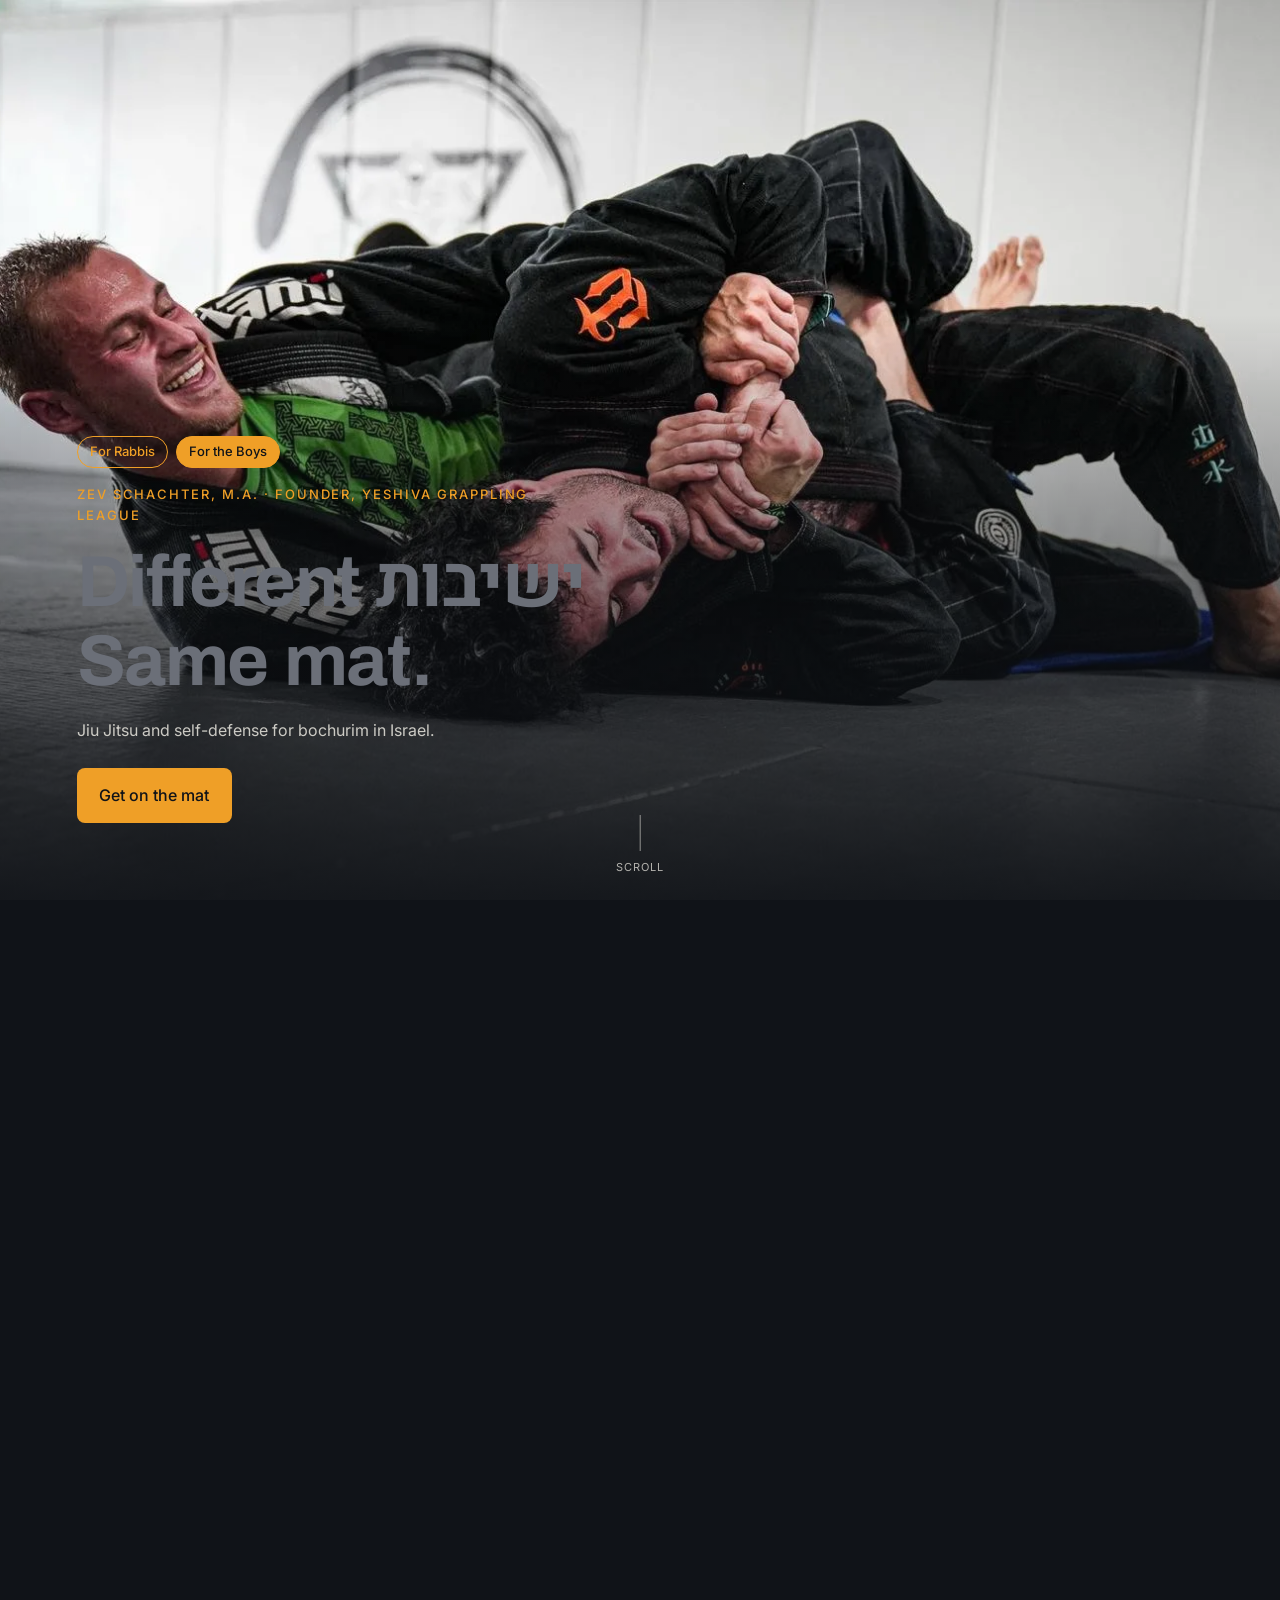
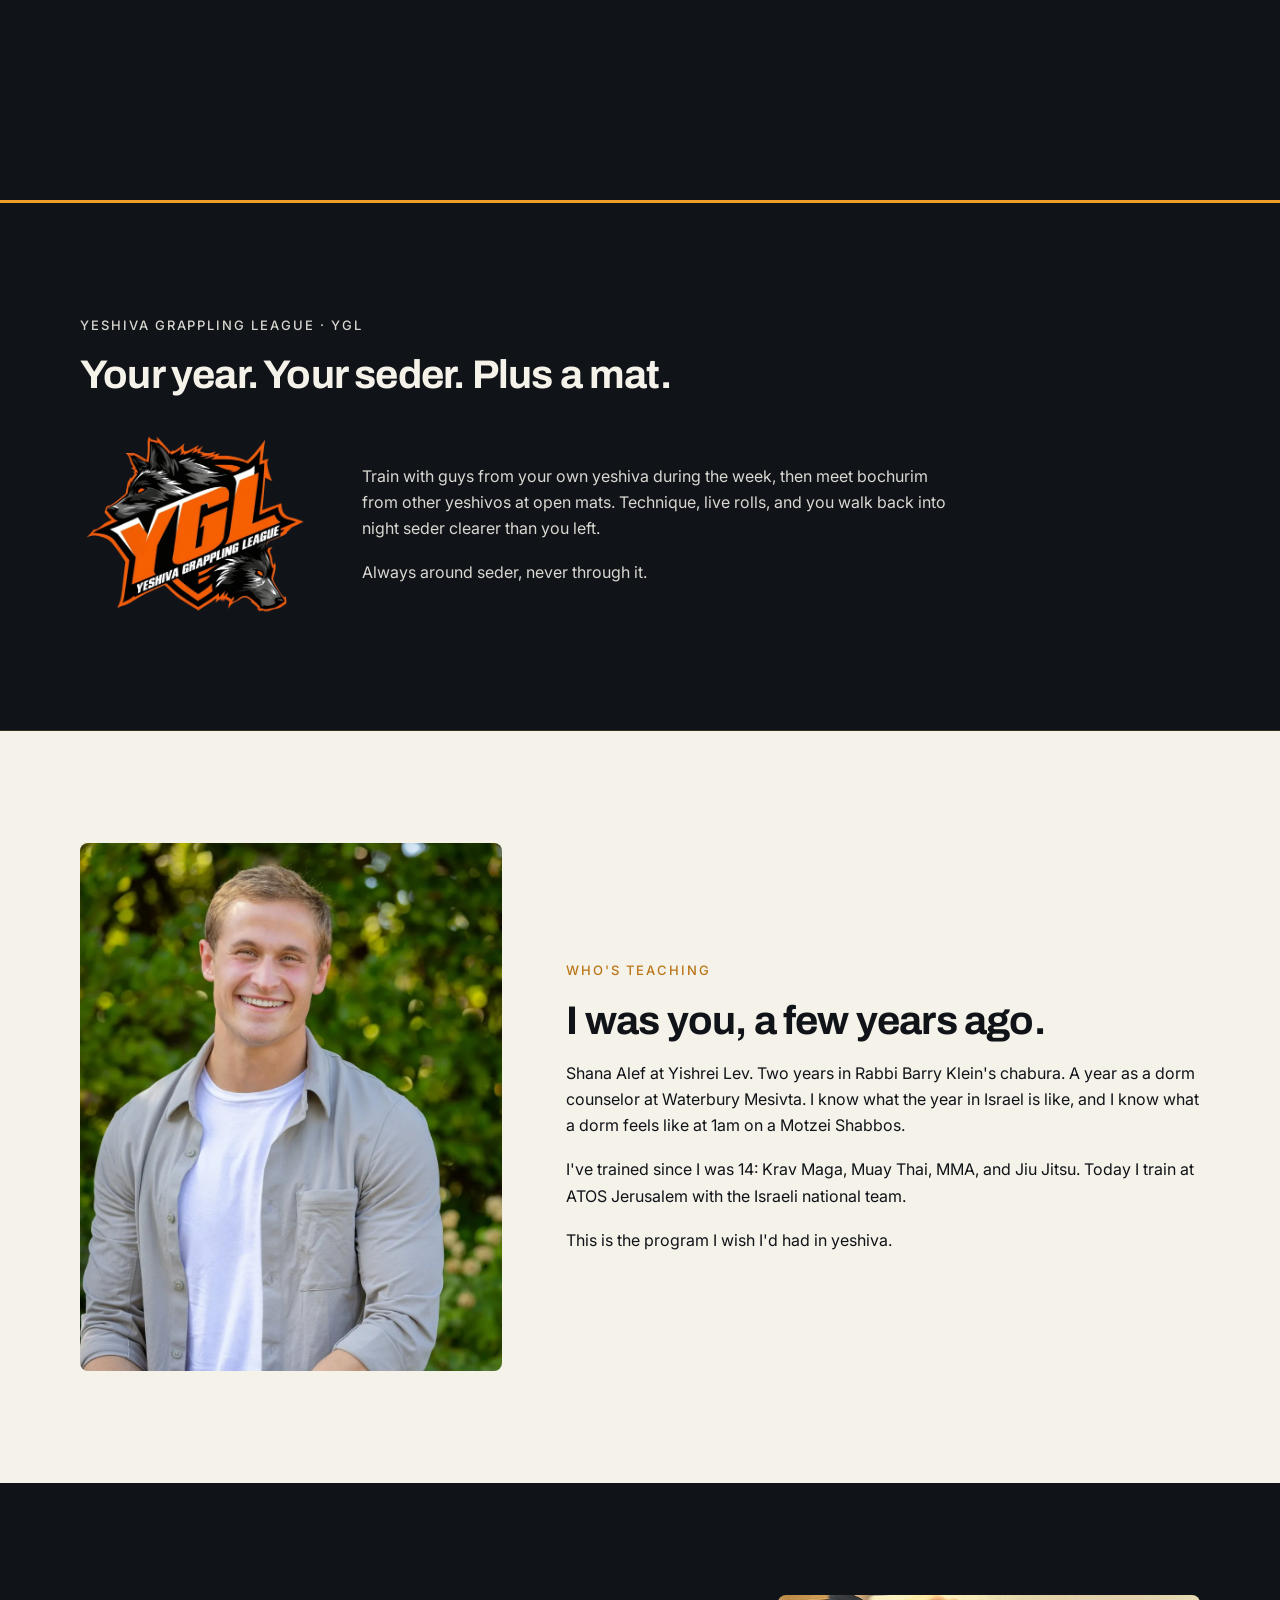
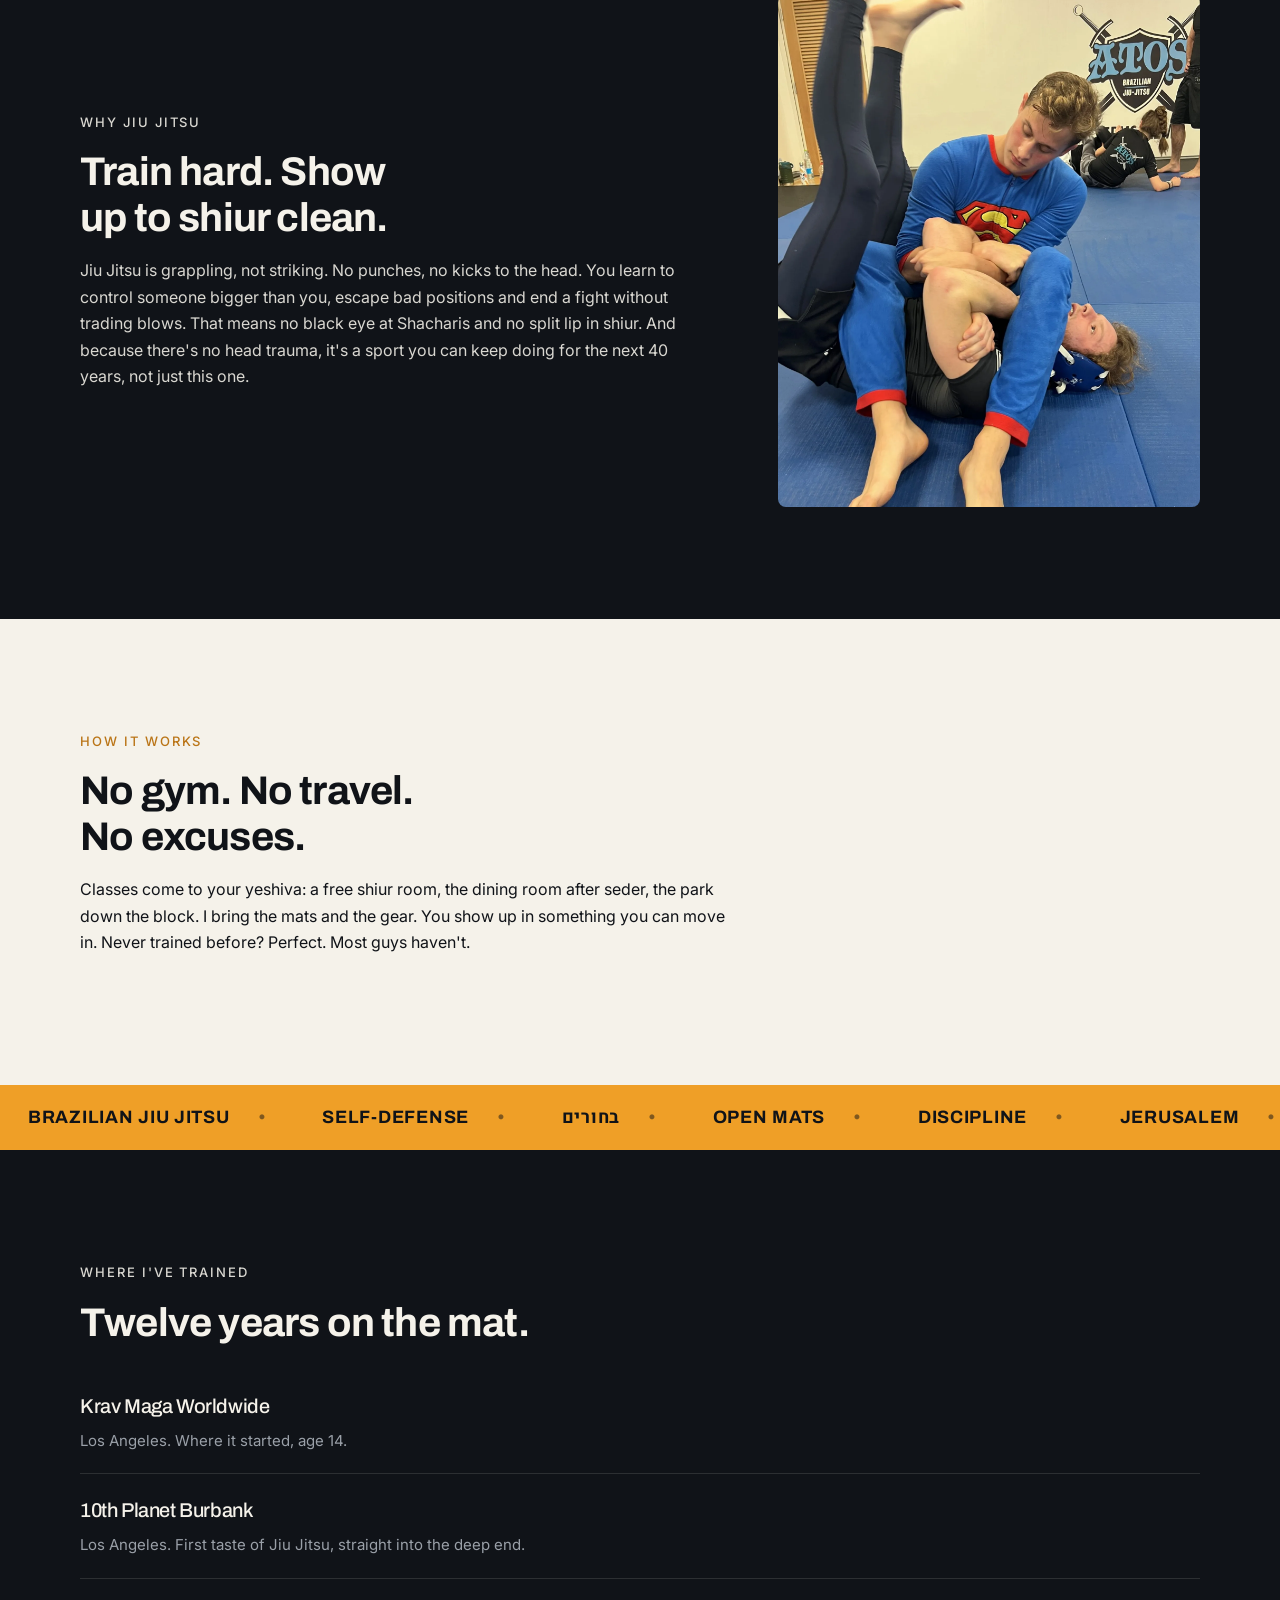
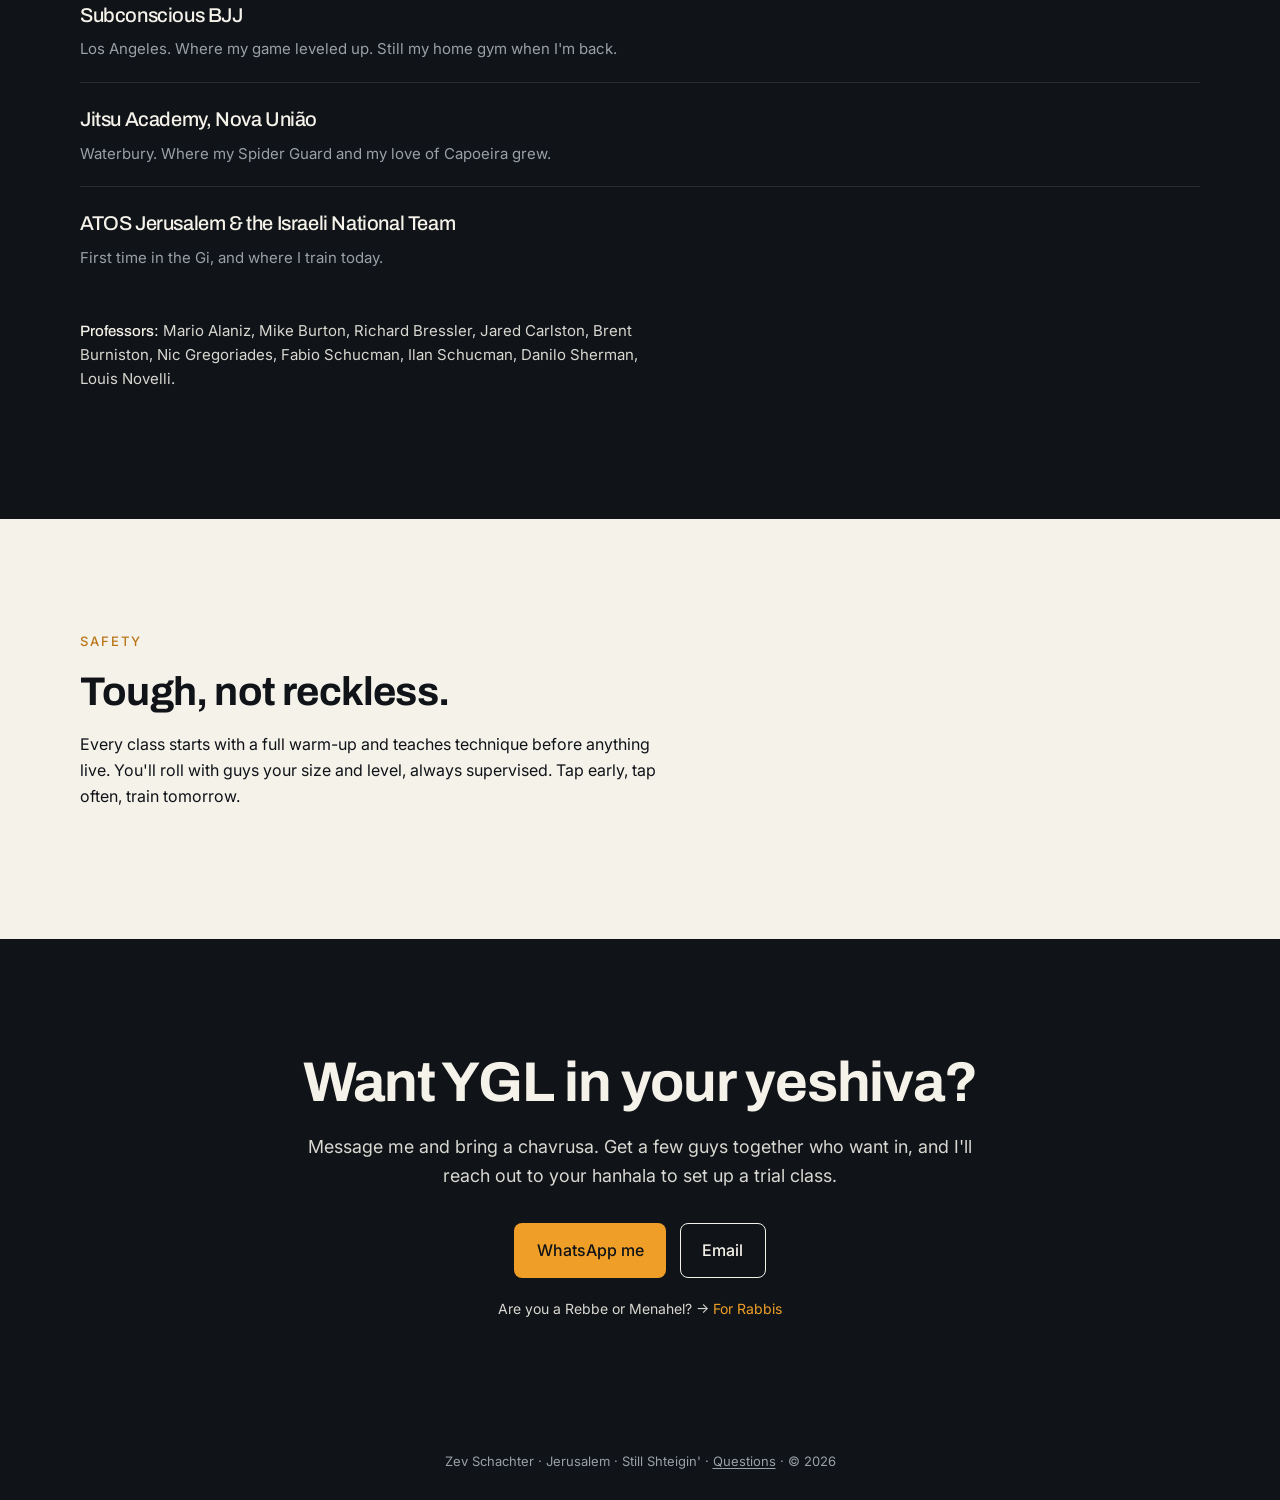
==== commit a28b6daf: "Revise the boys Why copy and keep the scroll cue through the hero Drop the filler word from the clas" ====
--- a/boys/index.html
+++ b/boys/index.html
@@ -23,7 +23,7 @@
   <link rel="preconnect" href="https://fonts.googleapis.com">
   <link rel="preconnect" href="https://fonts.gstatic.com" crossorigin>
   <link href="https://fonts.googleapis.com/css2?family=Archivo:wght@500;700&family=Heebo:wght@400;500;700&family=Inter:wght@400;500&display=swap" rel="stylesheet">
-  <link rel="stylesheet" href="/styles.css?v=6">
+  <link rel="stylesheet" href="/styles.css?v=7">
   <script type="application/ld+json">
   {
     "@context": "https://schema.org",
@@ -116,7 +116,7 @@
             </picture>
           </div>
           <div class="ygl-copy">
-            <p>Train with guys from your own yeshiva during the week, then meet bochurim from other yeshivos at open mats. Real technique, real rolls, and you walk back into night seder clearer than you left.</p>
+            <p>Train with guys from your own yeshiva during the week, then meet bochurim from other yeshivos at open mats. Technique, live rolls, and you walk back into night seder clearer than you left.</p>
             <p>Always around seder, never through it.</p>
           </div>
         </div>
@@ -150,9 +150,9 @@
     <section class="section section-dark" id="why">
       <div class="wrap grid-why">
         <div class="why-copy reveal">
-          <p class="eyebrow">Why Train</p>
-          <h2>Learn to handle yourself.</h2>
-          <p>Jiu Jitsu is the most practical self-defense there is: how to stay calm, control someone bigger than you, and get home safe. It's also the best workout that fits a yeshiva schedule. You tap, you learn, you get back up. Same as the beis medrash.</p>
+          <p class="eyebrow">Why Jiu Jitsu</p>
+          <h2>Train hard. Show up to shiur clean.</h2>
+          <p>Jiu Jitsu is grappling, not striking. No punches, no kicks to the head. You learn to control someone bigger than you, escape bad positions and end a fight without trading blows. That means no black eye at Shacharis and no split lip in shiur. And because there's no head trauma, it's a sport you can keep doing for the next 40 years, not just this one.</p>
         </div>
         <div class="why-media reveal">
           <picture>
@@ -200,6 +200,8 @@
           <li>Achdus</li>
           <li>Eretz Yisroel</li>
           <li>Healthy Outlet</li>
+          <li>No head trauma</li>
+          <li>No-strike self-defense</li>
         </ul>
         <ul class="term-list" aria-hidden="true">
           <li>Brazilian Jiu Jitsu</li>
@@ -221,6 +223,8 @@
           <li>Achdus</li>
           <li>Eretz Yisroel</li>
           <li>Healthy Outlet</li>
+          <li>No head trauma</li>
+          <li>No-strike self-defense</li>
         </ul>
       </div>
     </section>
@@ -259,7 +263,7 @@
       <div class="wrap reveal">
         <p class="eyebrow eyebrow-light">Safety</p>
         <h2>Tough, not reckless.</h2>
-        <p>Every class starts with a real warm-up and teaches technique before anything live. You'll roll with guys your size and level, always supervised. Tap early, tap often, train tomorrow.</p>
+        <p>Every class starts with a full warm-up and teaches technique before anything live. You'll roll with guys your size and level, always supervised. Tap early, tap often, train tomorrow.</p>
       </div>
     </section>
 
@@ -282,6 +286,6 @@
 
   <a class="sticky-cta" id="stickyCta" href="#contact" hidden>Get on the mat</a>
 
-  <script src="/main.js?v=6" defer></script>
+  <script src="/main.js?v=7" defer></script>
 </body>
 </html>
--- a/styles.css
+++ b/styles.css
@@ -395,6 +395,10 @@
   .scroll-cue:focus-visible .scroll-cue-btn {
     outline: 2px solid #fff;
     outline-offset: 3px;
+  }
+
+  body:not(.js-scrub) .scroll-cue {
+    display: none;
   }
 }
 
@@ -881,8 +885,7 @@
     pointer-events: auto !important;
   }
 
-  .scroll-hint,
-  .scroll-cue {
+  .scroll-hint {
     display: none;
   }
 
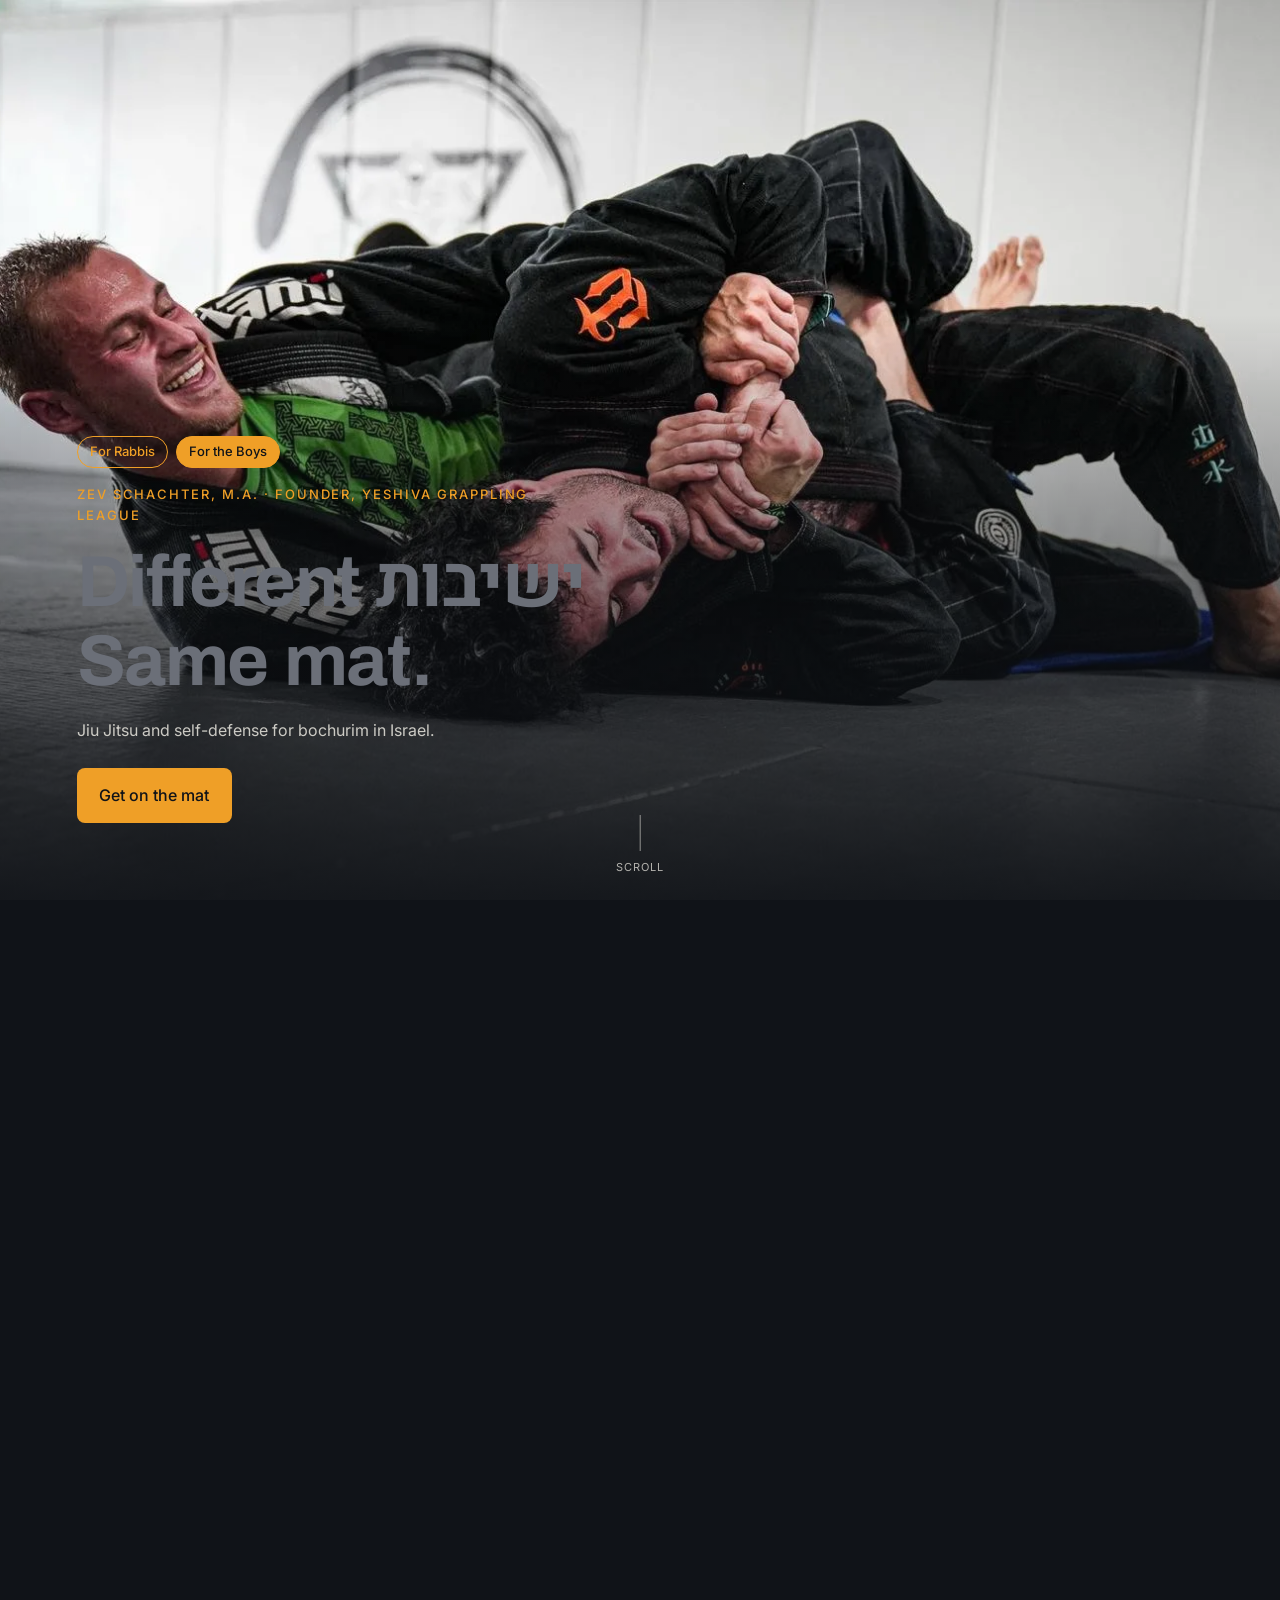
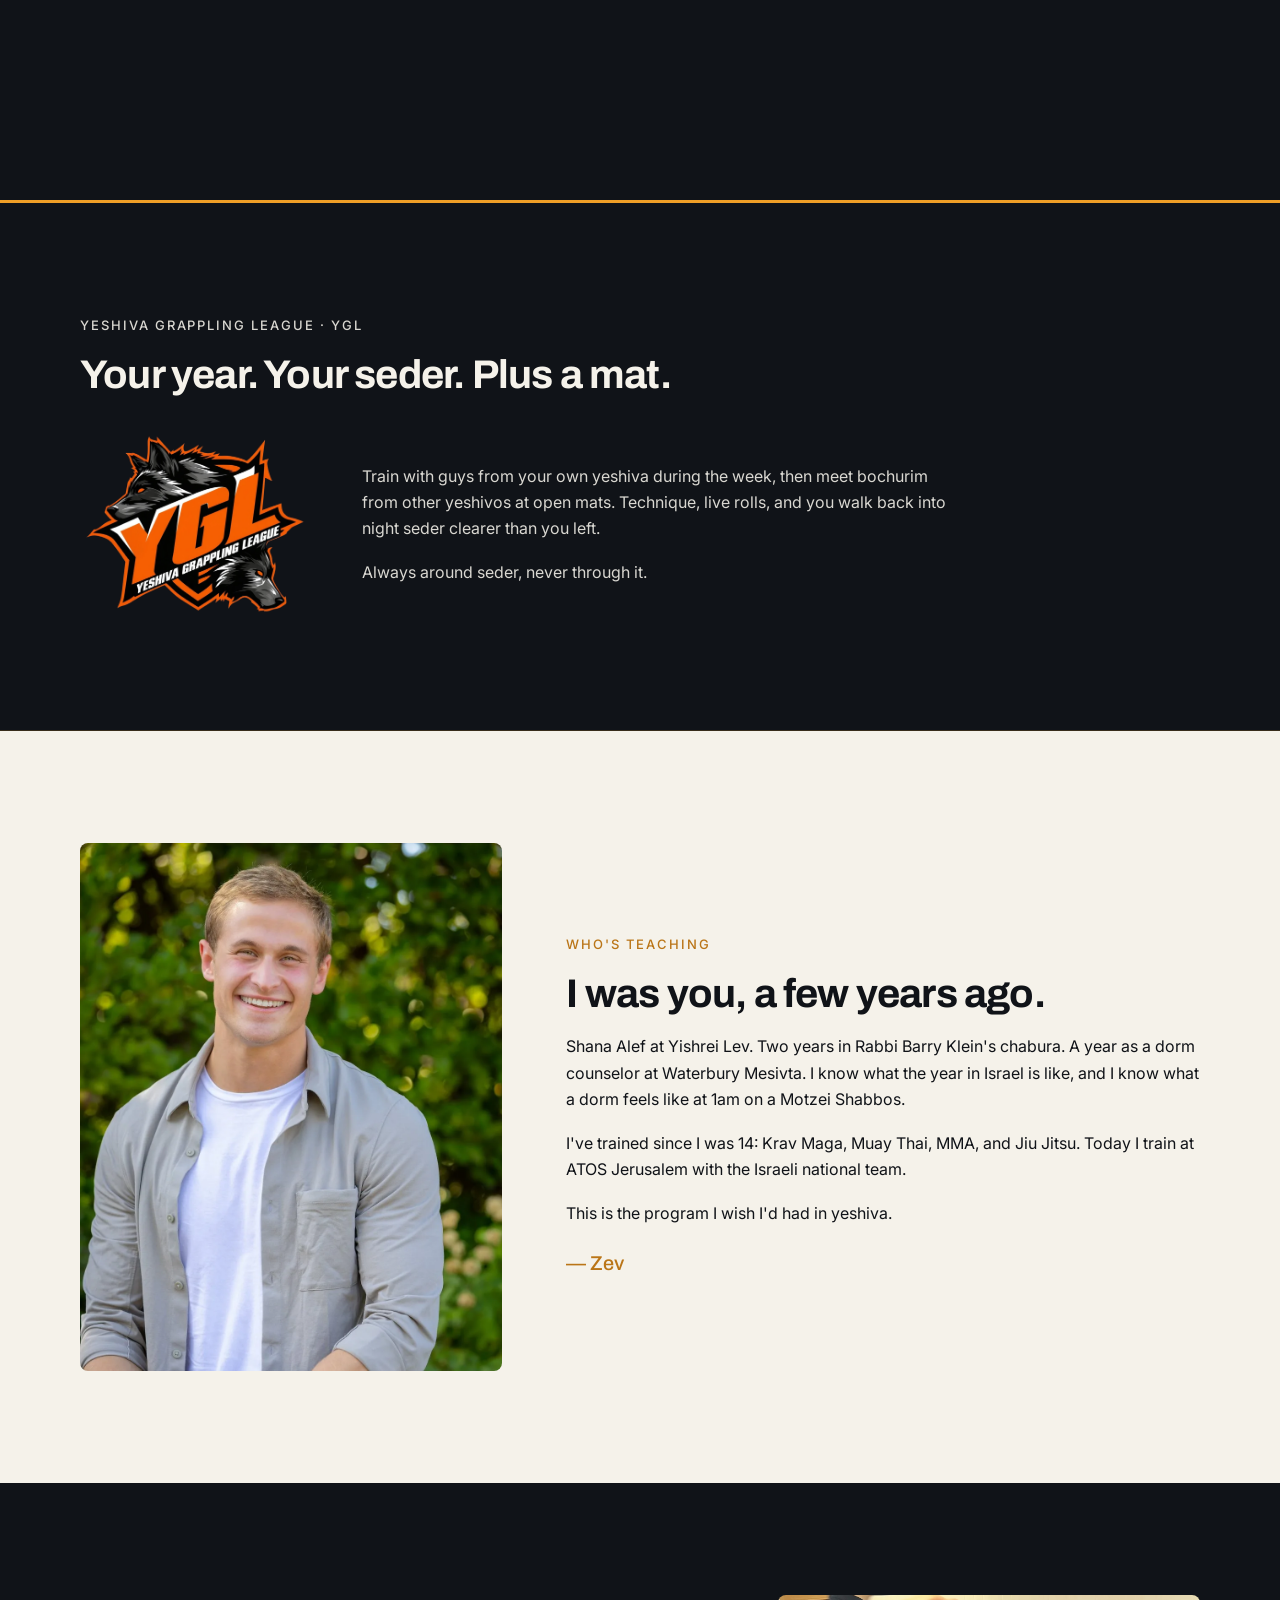
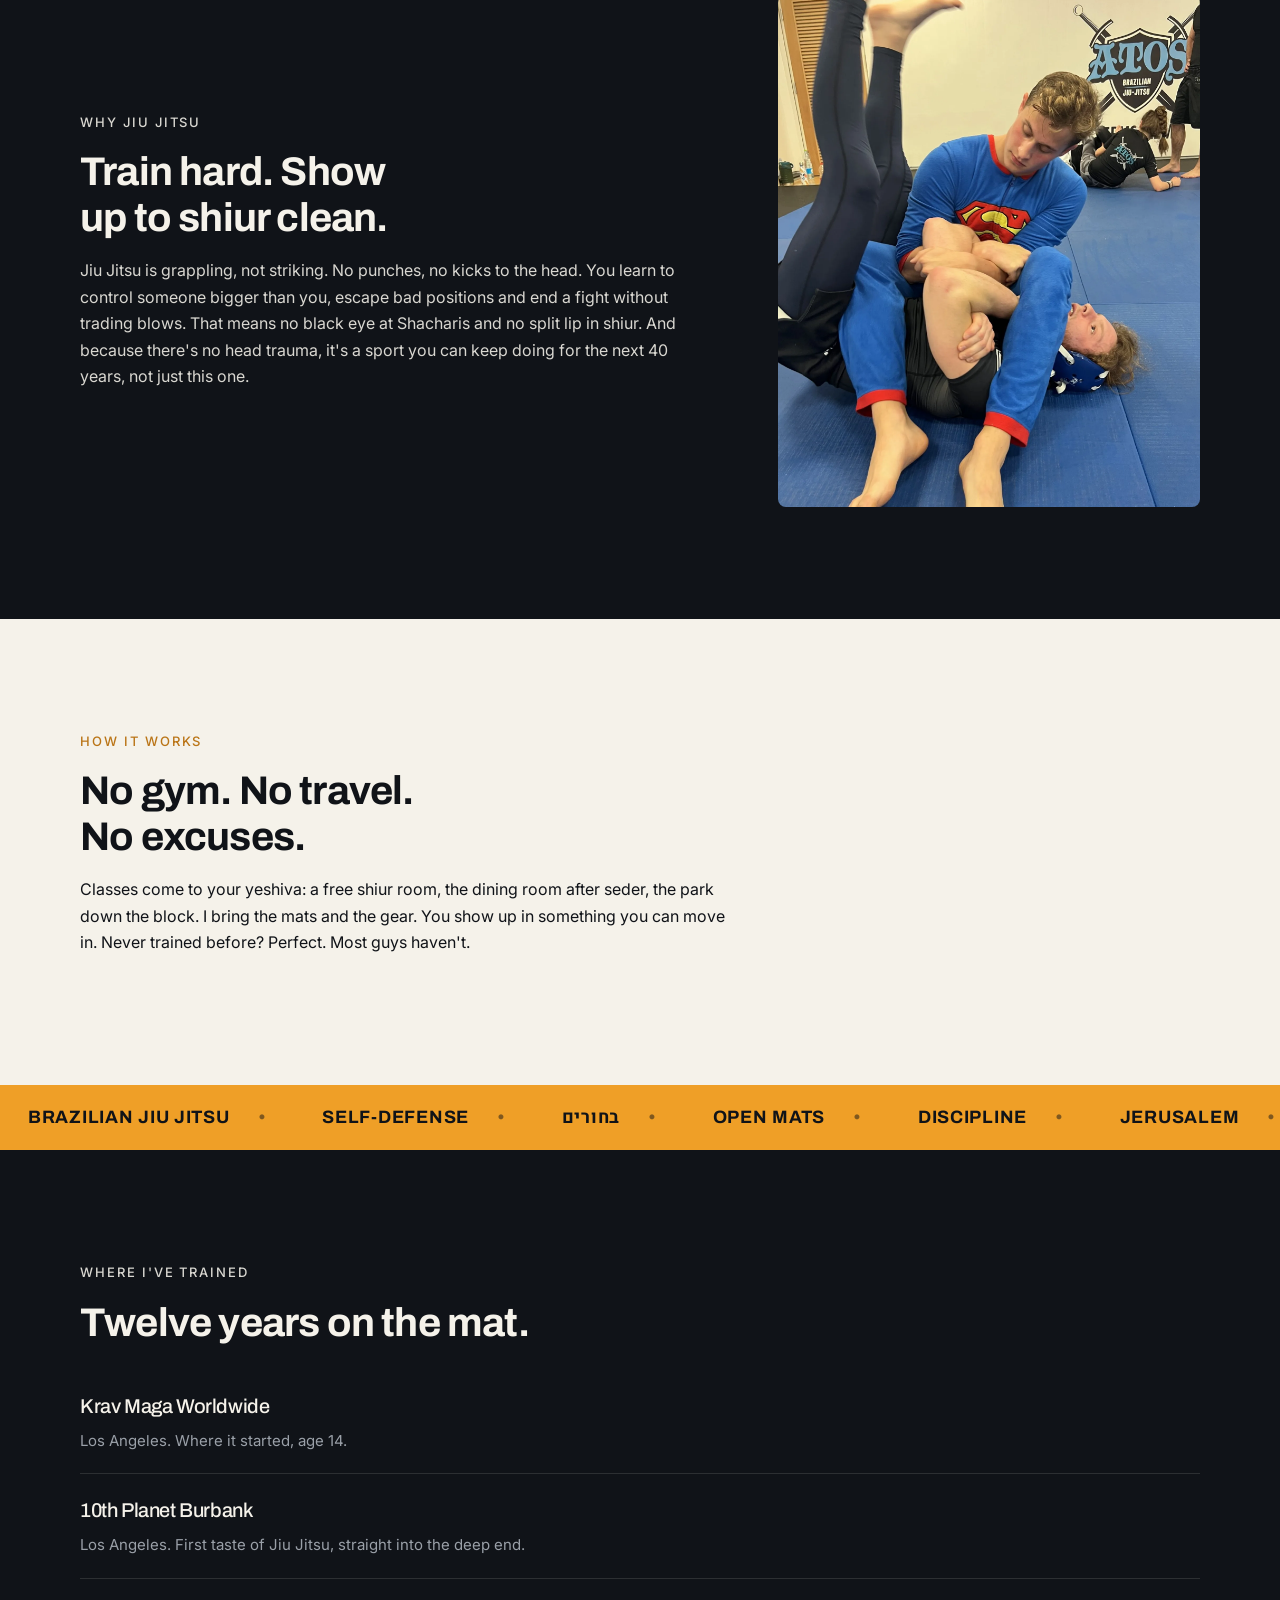
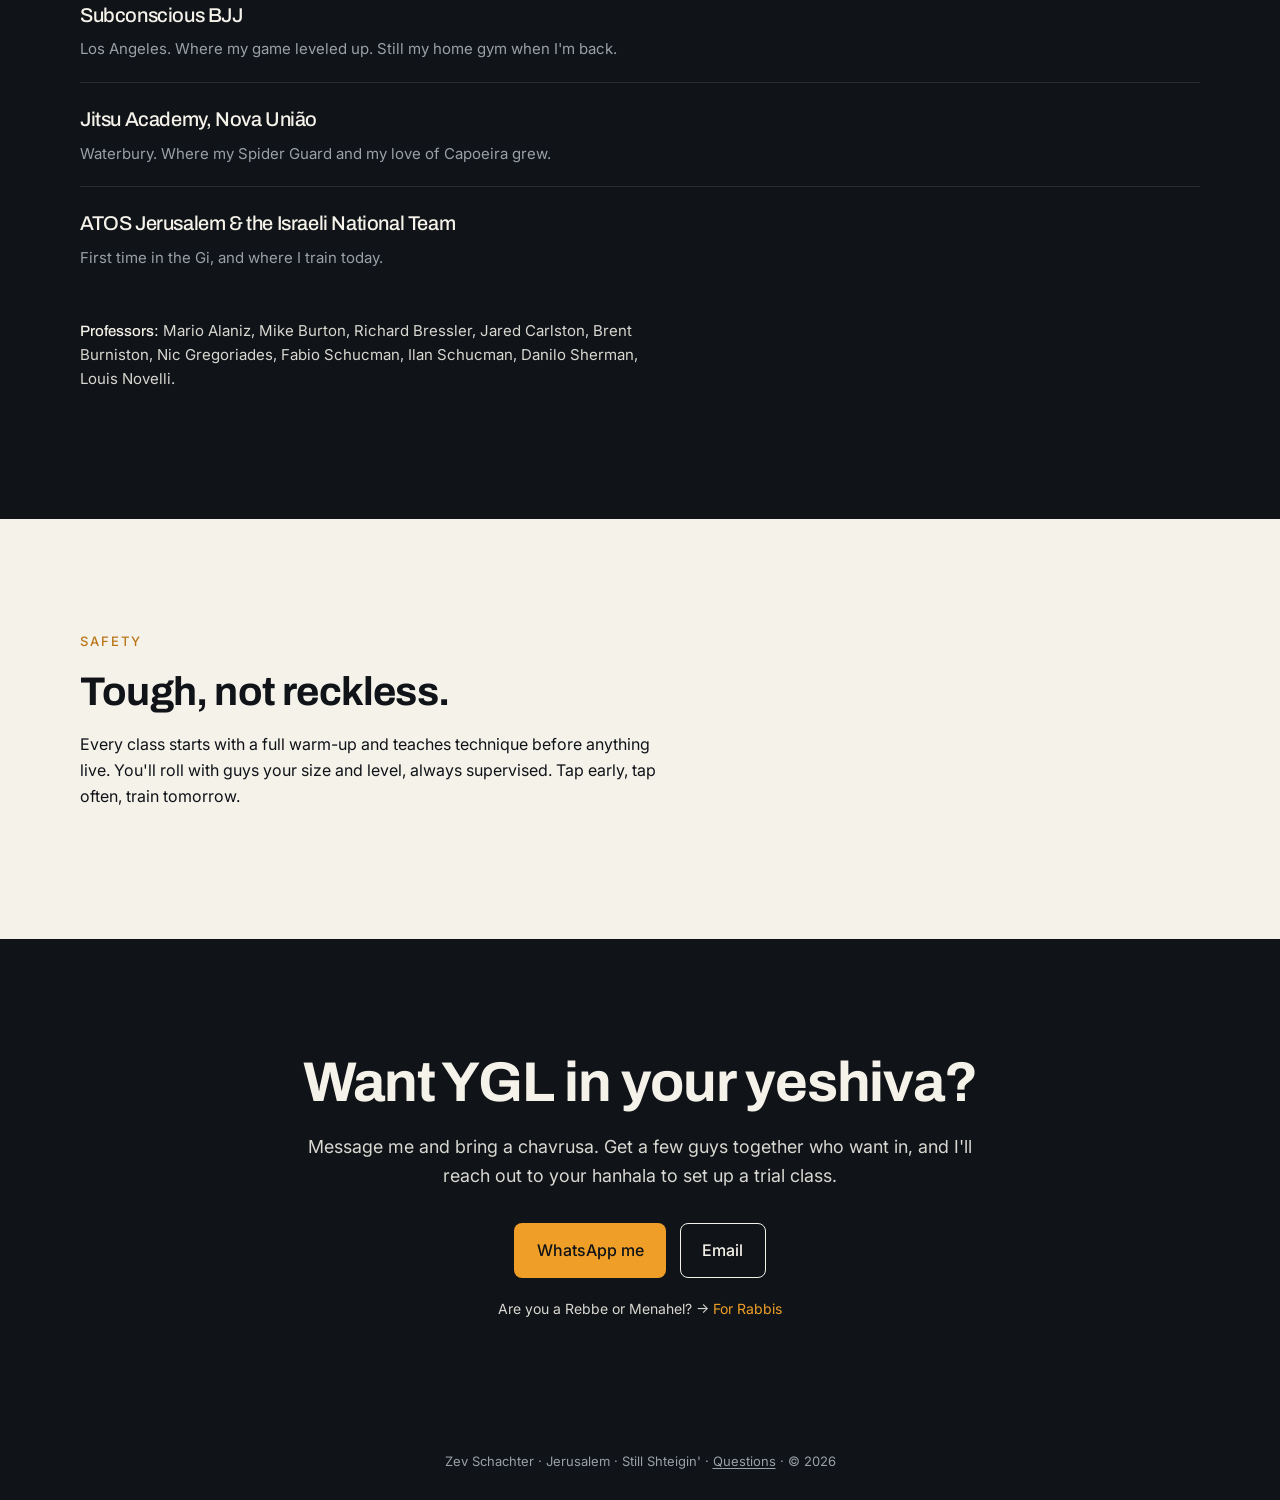
==== commit 65b604f1: "Sign the boys teaching section the same way as the homepage Add the existing signature after the las" ====
--- a/boys/index.html
+++ b/boys/index.html
@@ -143,6 +143,7 @@
           <p>Shana Alef at Yishrei Lev. Two years in Rabbi Barry Klein's chabura. A year as a dorm counselor at Waterbury Mesivta. I know what the year in Israel is like, and I know what a dorm feels like at 1am on a Motzei Shabbos.</p>
           <p>I've trained since I was 14: Krav Maga, Muay Thai, MMA, and Jiu Jitsu. Today I train at ATOS Jerusalem with the Israeli national team.</p>
           <p>This is the program I wish I'd had in yeshiva.</p>
+          <p class="signature">— Zev</p>
         </div>
       </div>
     </section>
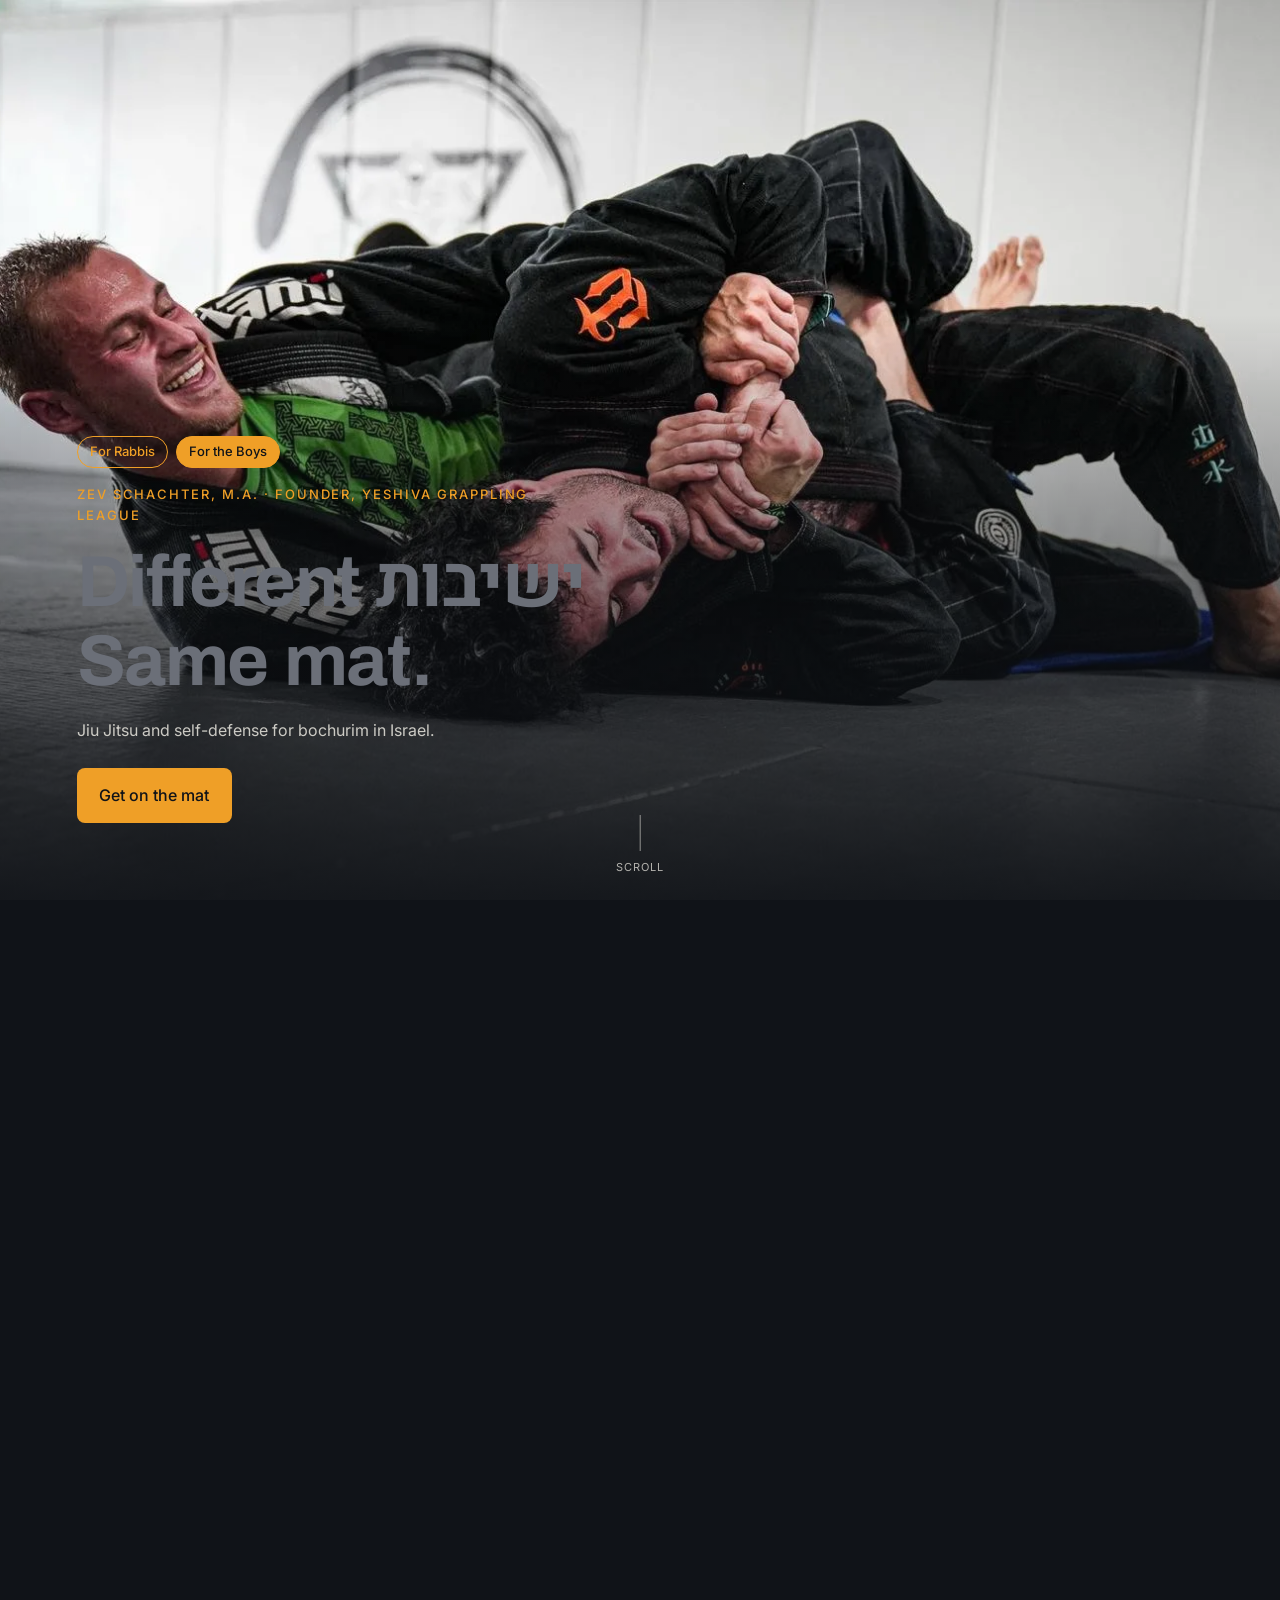
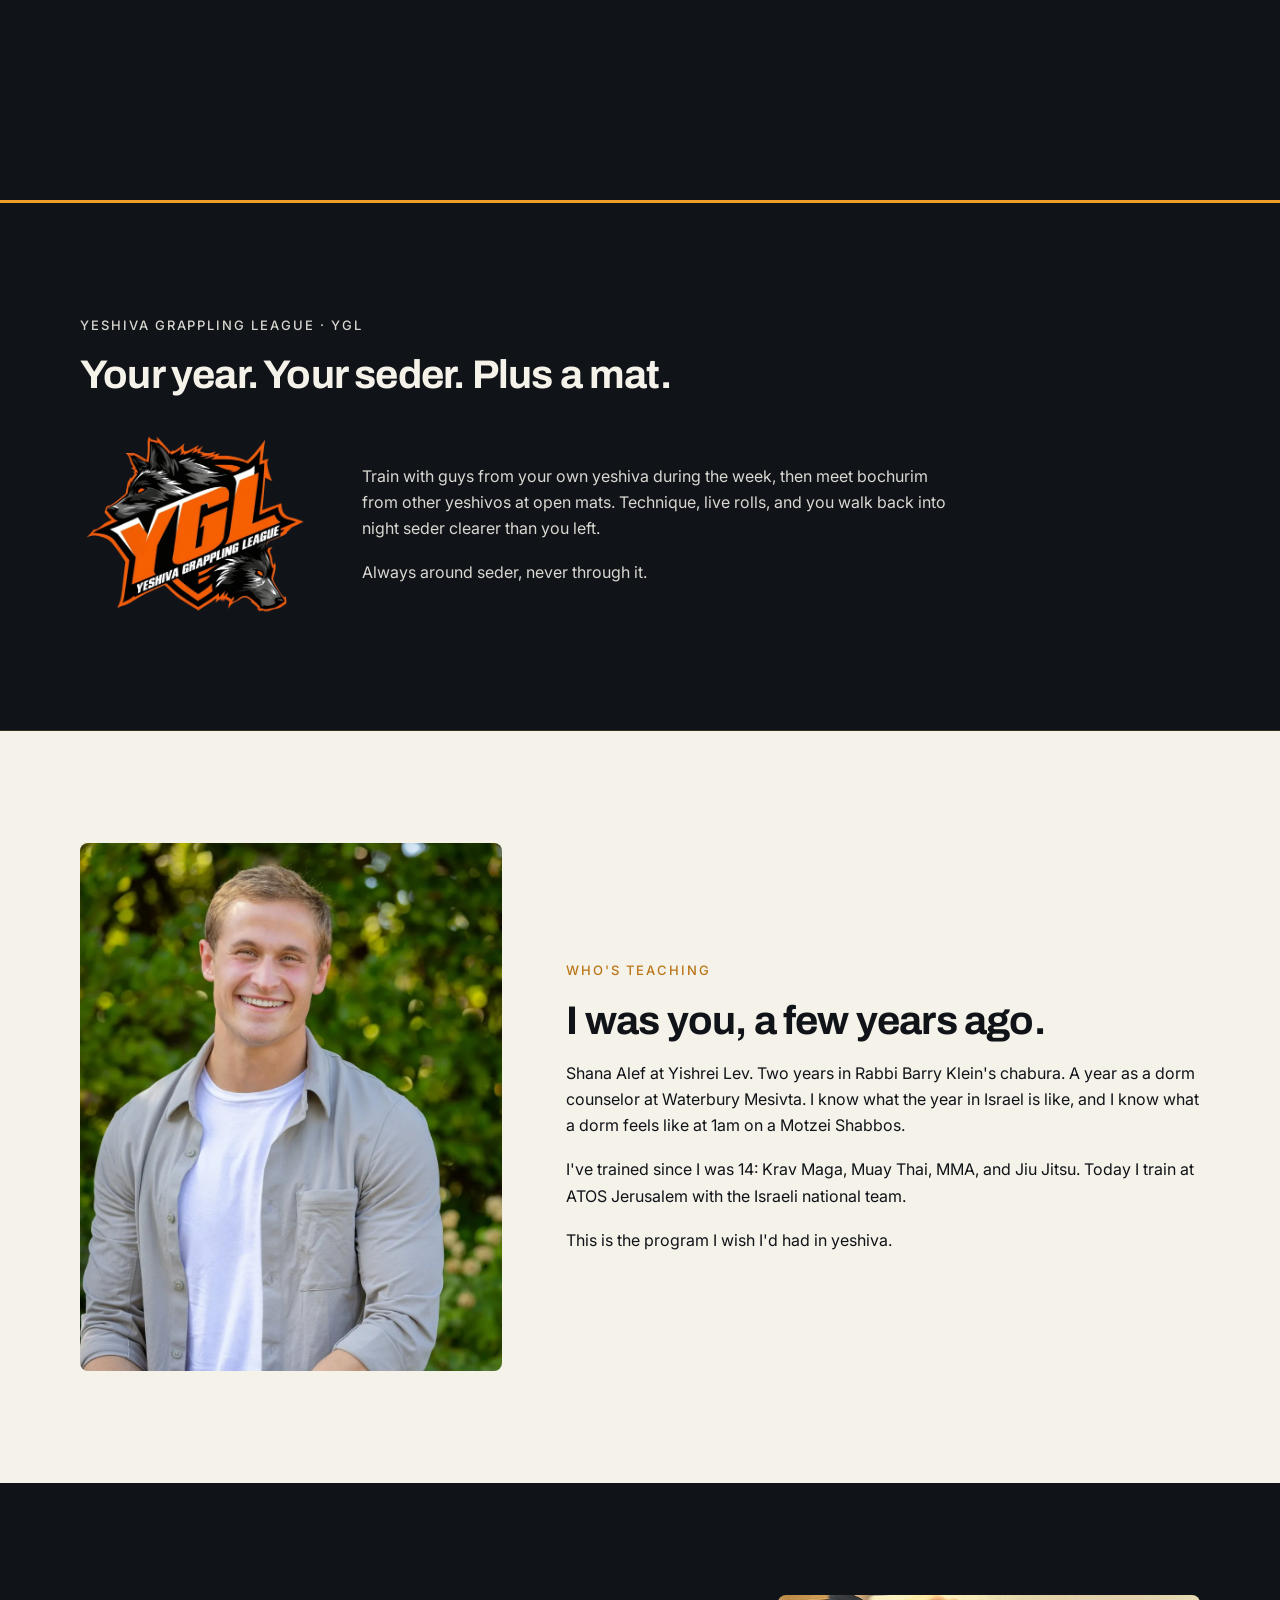
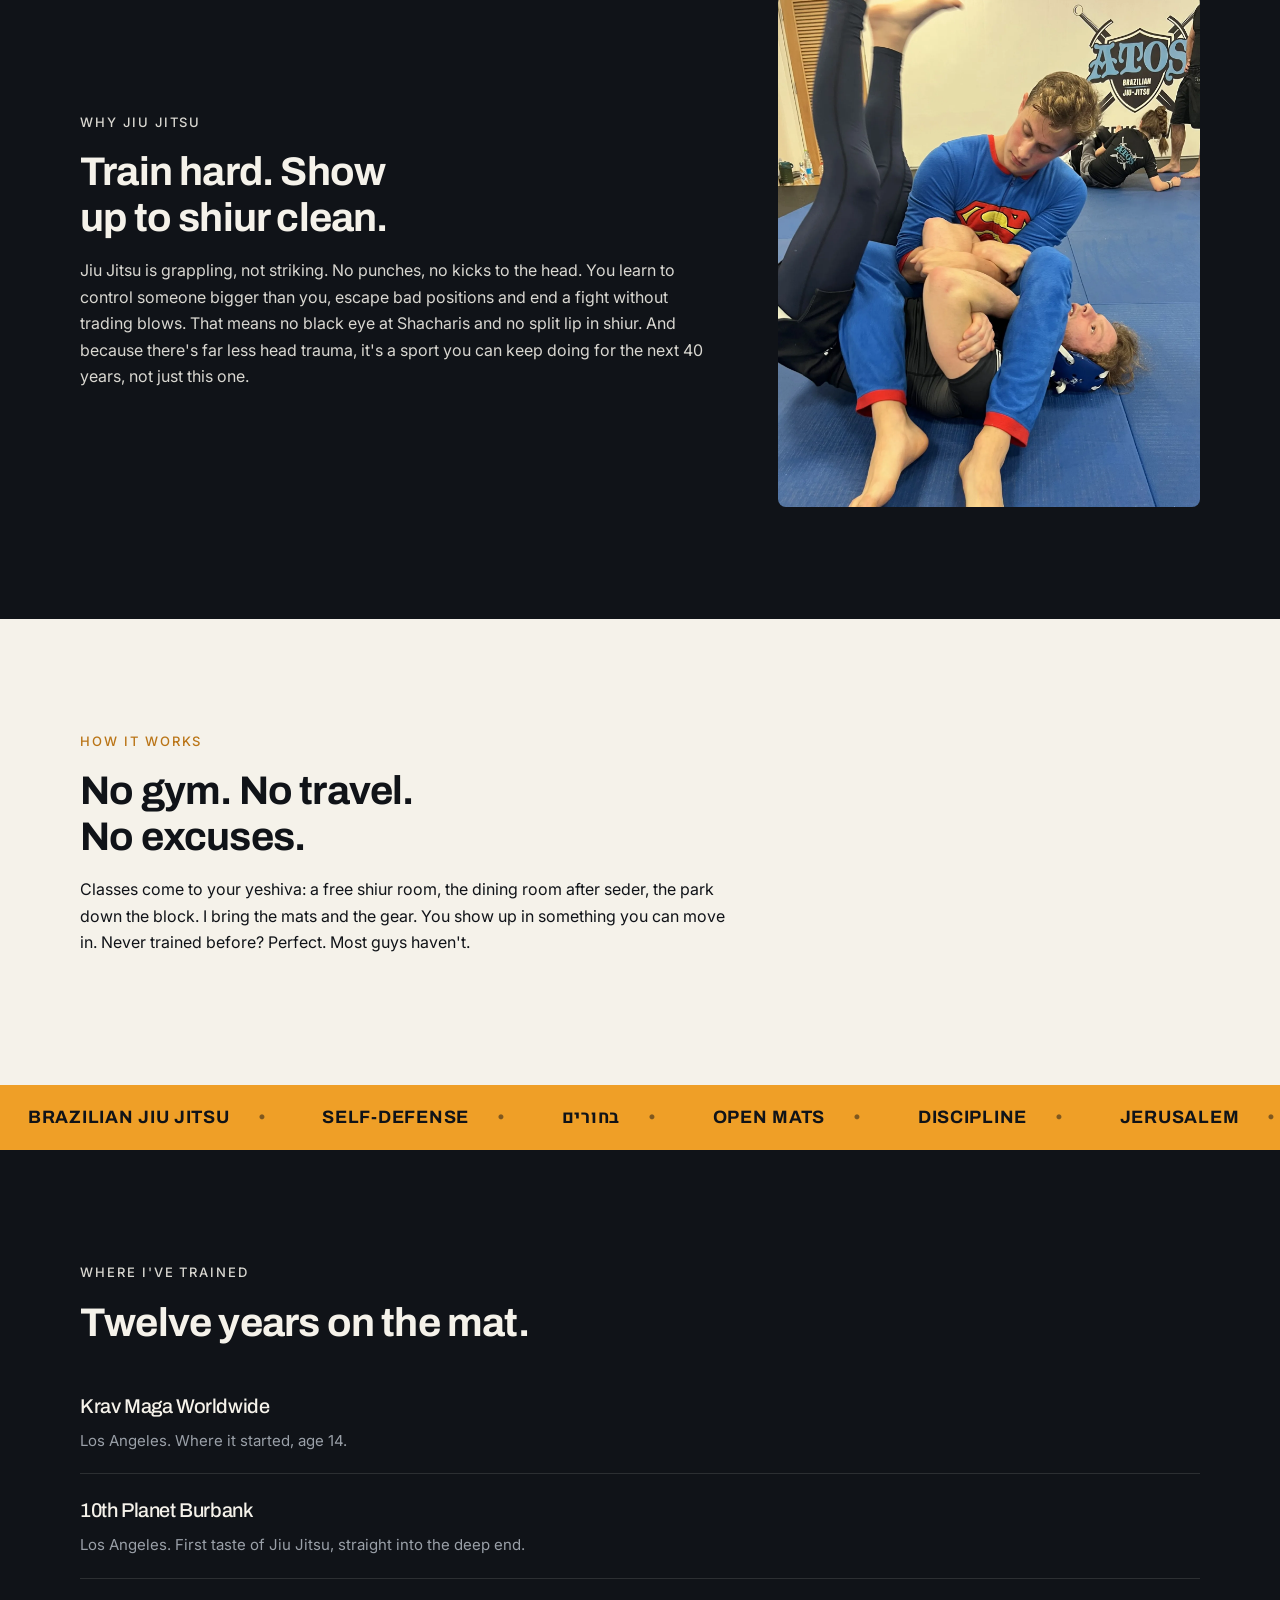
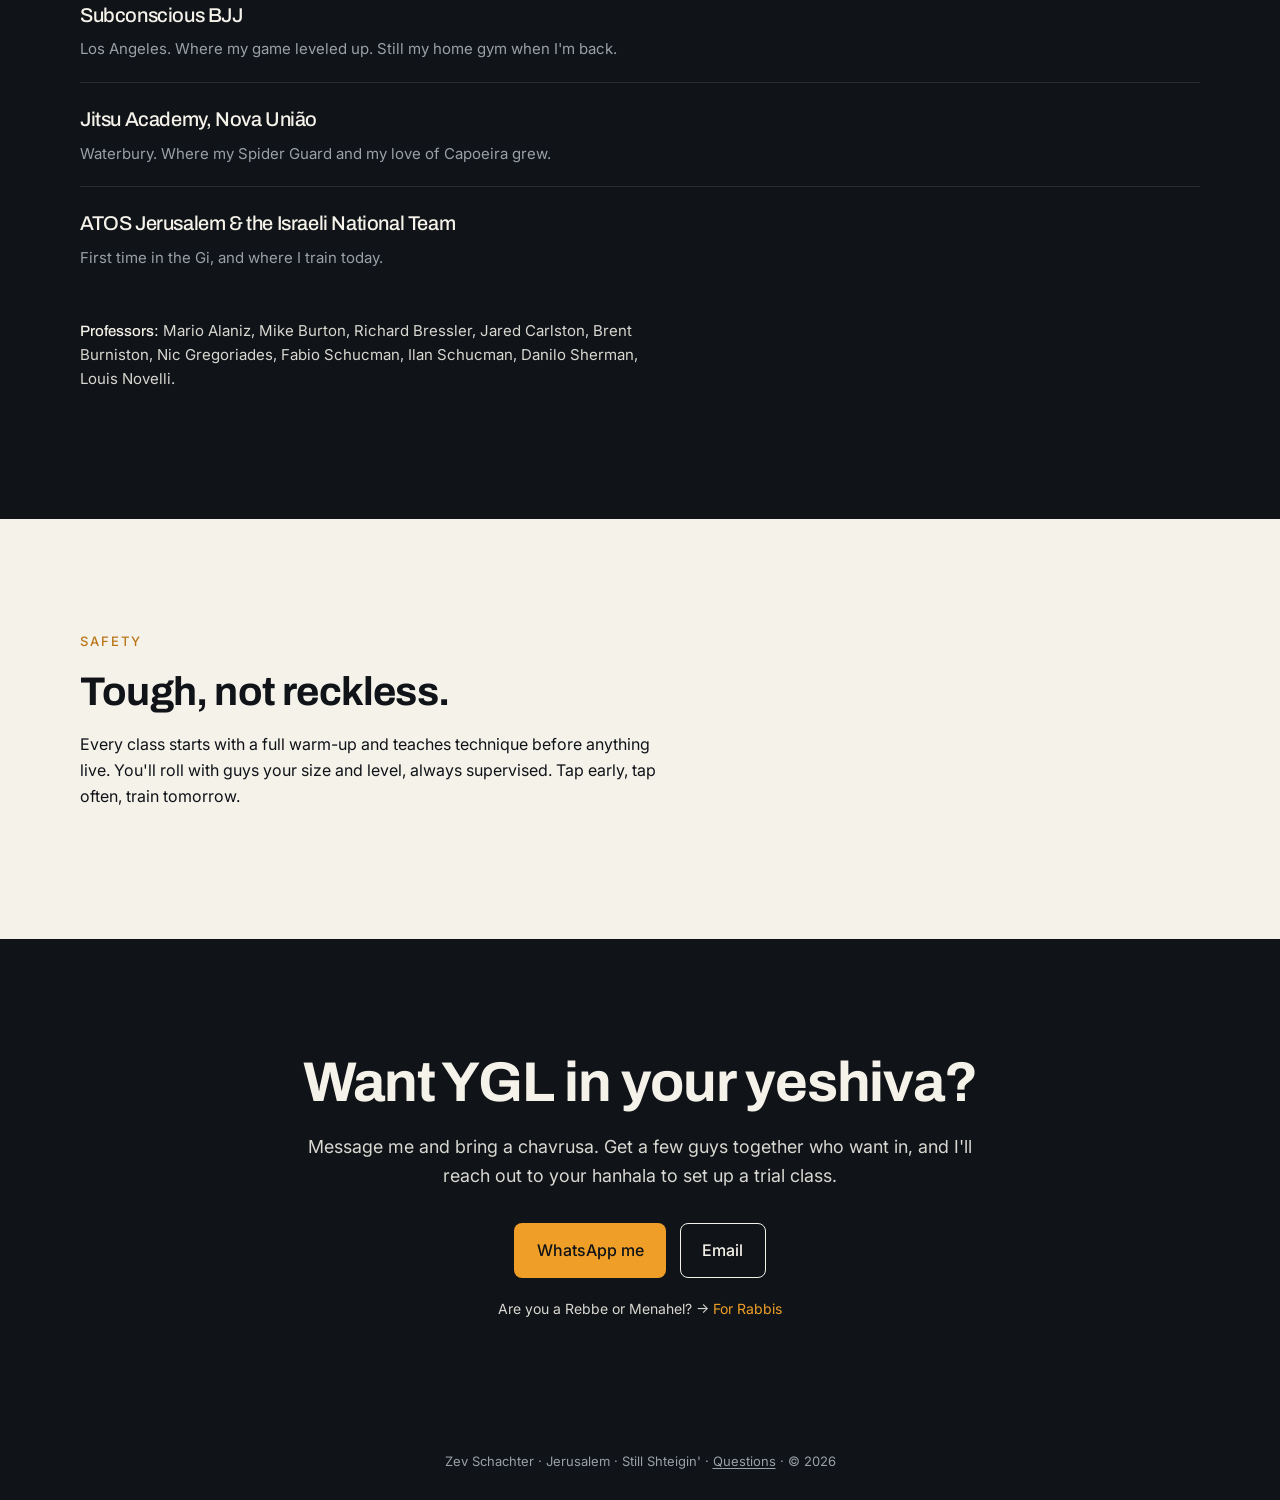
==== commit 5ec90a89: "Soften the head-trauma wording Say far less head trauma in the boys Why section, and Less head traum" ====
--- a/boys/index.html
+++ b/boys/index.html
@@ -143,7 +143,6 @@
           <p>Shana Alef at Yishrei Lev. Two years in Rabbi Barry Klein's chabura. A year as a dorm counselor at Waterbury Mesivta. I know what the year in Israel is like, and I know what a dorm feels like at 1am on a Motzei Shabbos.</p>
           <p>I've trained since I was 14: Krav Maga, Muay Thai, MMA, and Jiu Jitsu. Today I train at ATOS Jerusalem with the Israeli national team.</p>
           <p>This is the program I wish I'd had in yeshiva.</p>
-          <p class="signature">— Zev</p>
         </div>
       </div>
     </section>
@@ -153,7 +152,7 @@
         <div class="why-copy reveal">
           <p class="eyebrow">Why Jiu Jitsu</p>
           <h2>Train hard. Show up to shiur clean.</h2>
-          <p>Jiu Jitsu is grappling, not striking. No punches, no kicks to the head. You learn to control someone bigger than you, escape bad positions and end a fight without trading blows. That means no black eye at Shacharis and no split lip in shiur. And because there's no head trauma, it's a sport you can keep doing for the next 40 years, not just this one.</p>
+          <p>Jiu Jitsu is grappling, not striking. No punches, no kicks to the head. You learn to control someone bigger than you, escape bad positions and end a fight without trading blows. That means no black eye at Shacharis and no split lip in shiur. And because there's far less head trauma, it's a sport you can keep doing for the next 40 years, not just this one.</p>
         </div>
         <div class="why-media reveal">
           <picture>
@@ -201,7 +200,7 @@
           <li>Achdus</li>
           <li>Eretz Yisroel</li>
           <li>Healthy Outlet</li>
-          <li>No head trauma</li>
+          <li>Less head trauma</li>
           <li>No-strike self-defense</li>
         </ul>
         <ul class="term-list" aria-hidden="true">
@@ -224,7 +223,7 @@
           <li>Achdus</li>
           <li>Eretz Yisroel</li>
           <li>Healthy Outlet</li>
-          <li>No head trauma</li>
+          <li>Less head trauma</li>
           <li>No-strike self-defense</li>
         </ul>
       </div>
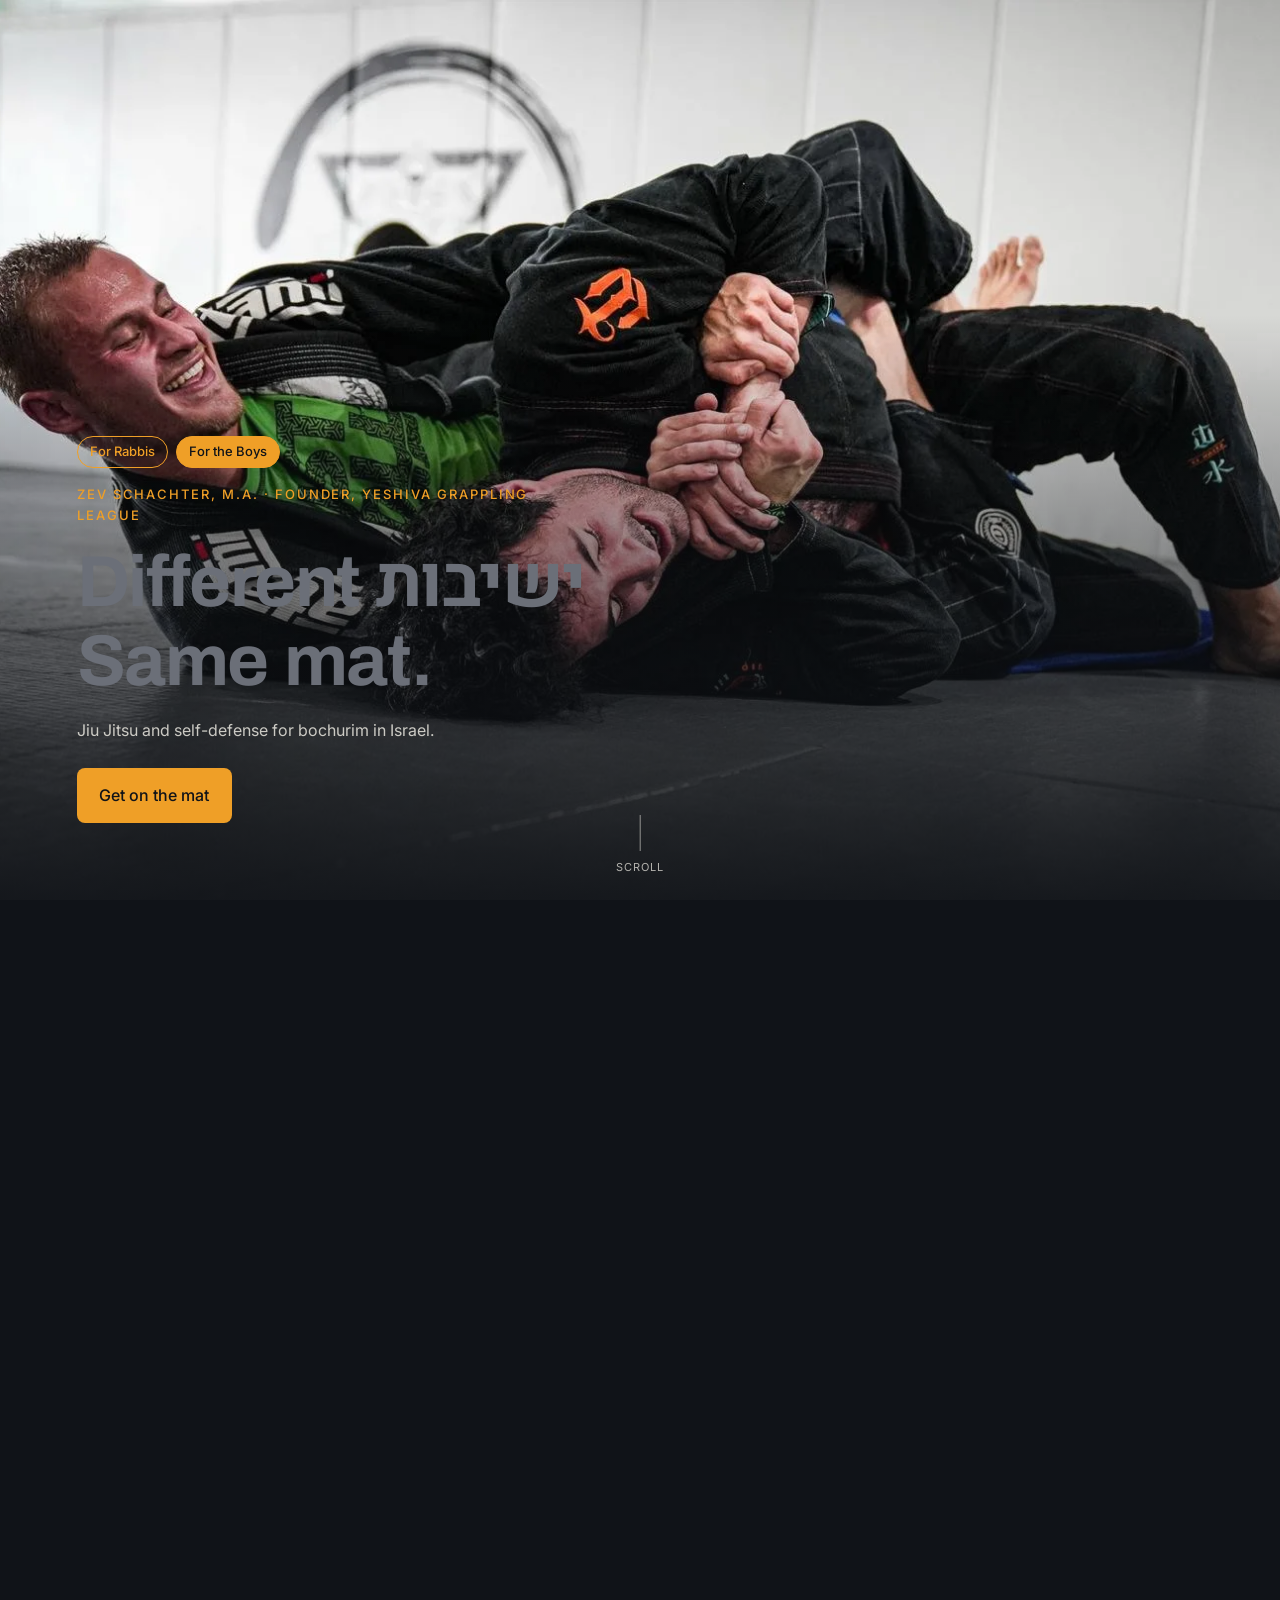
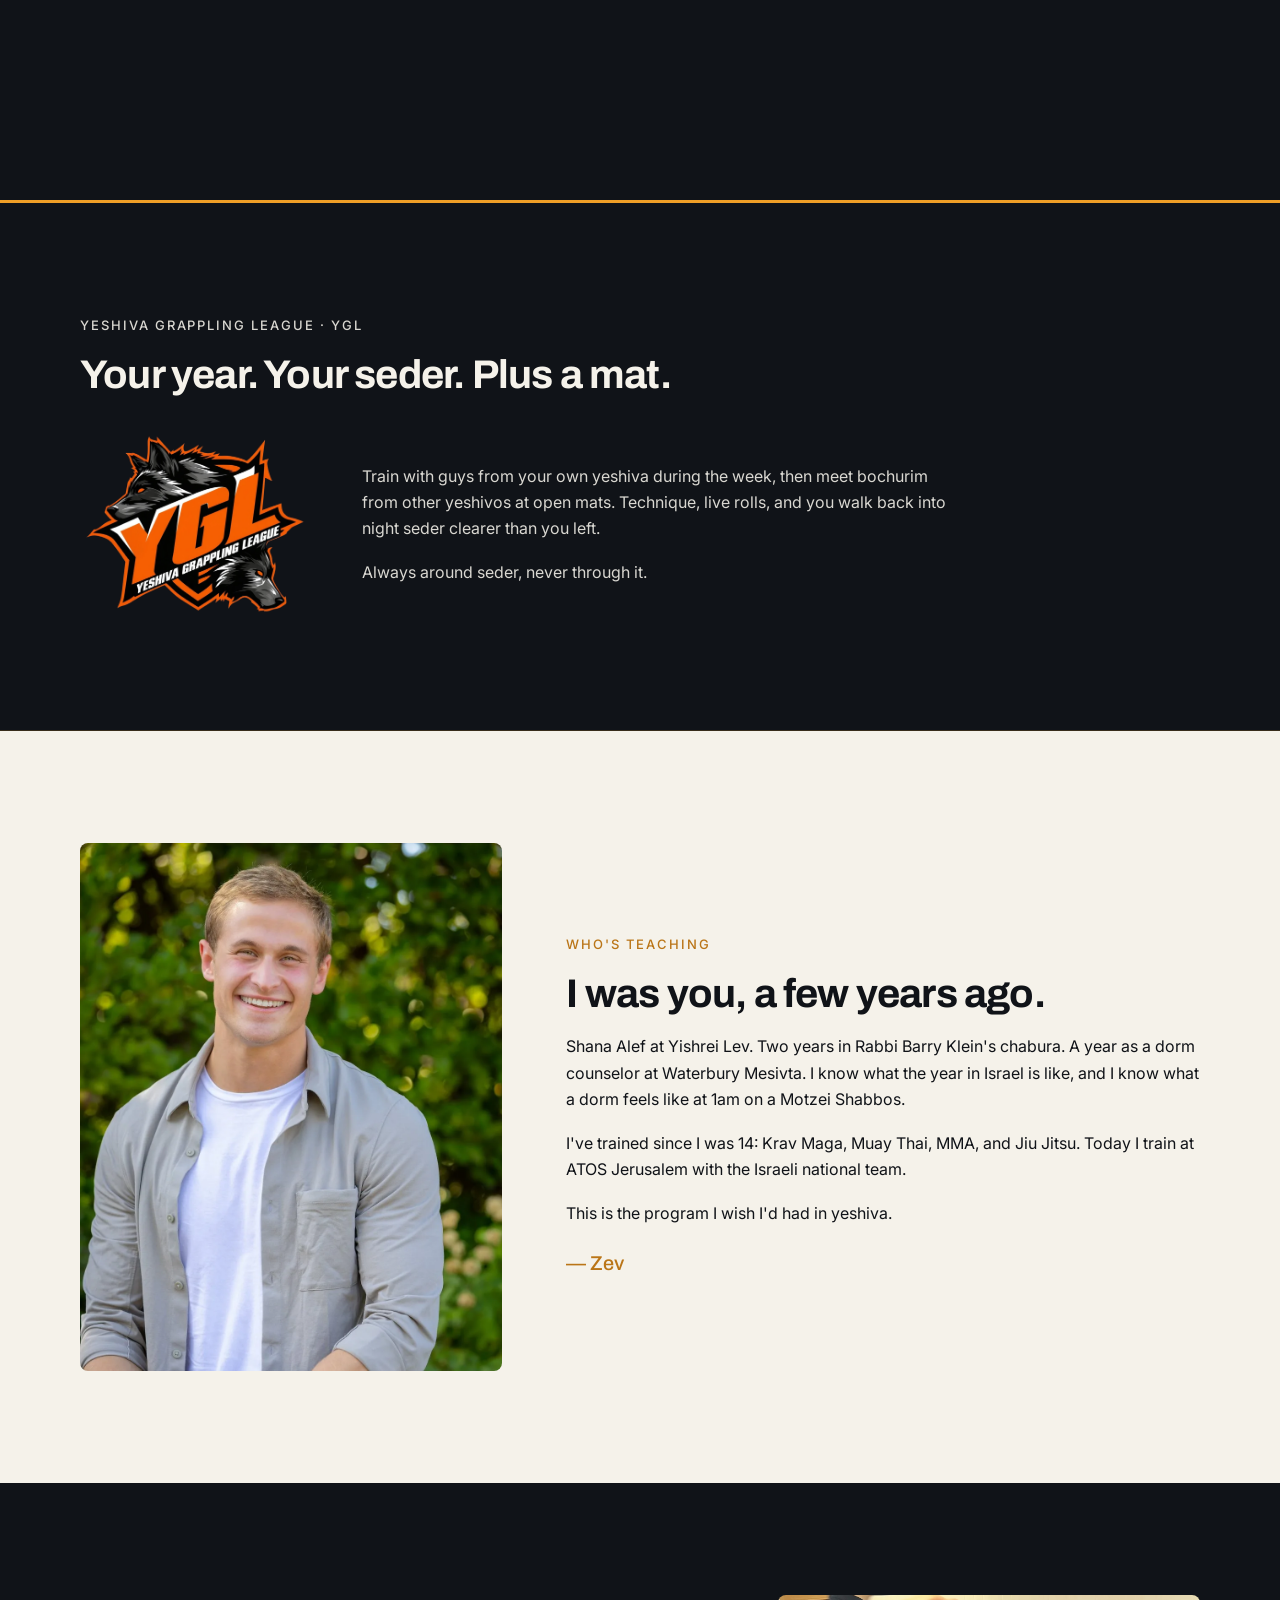
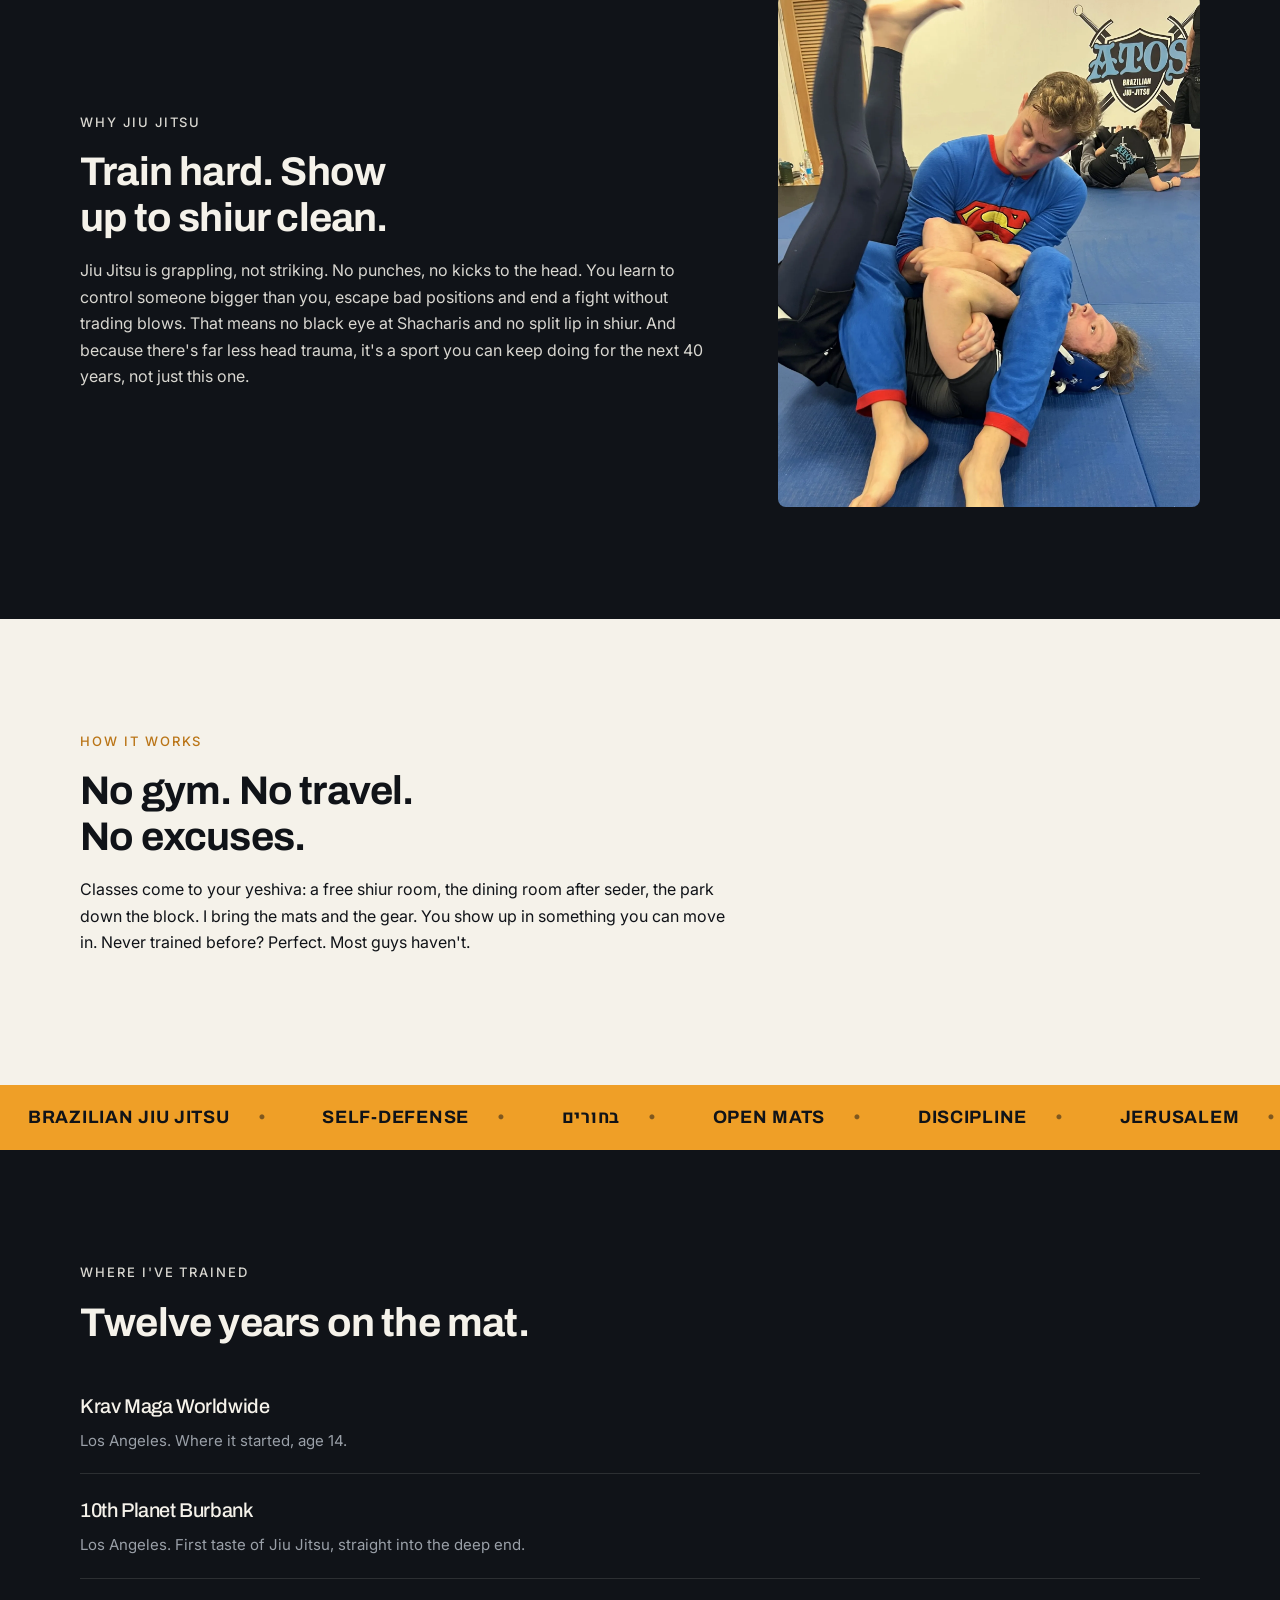
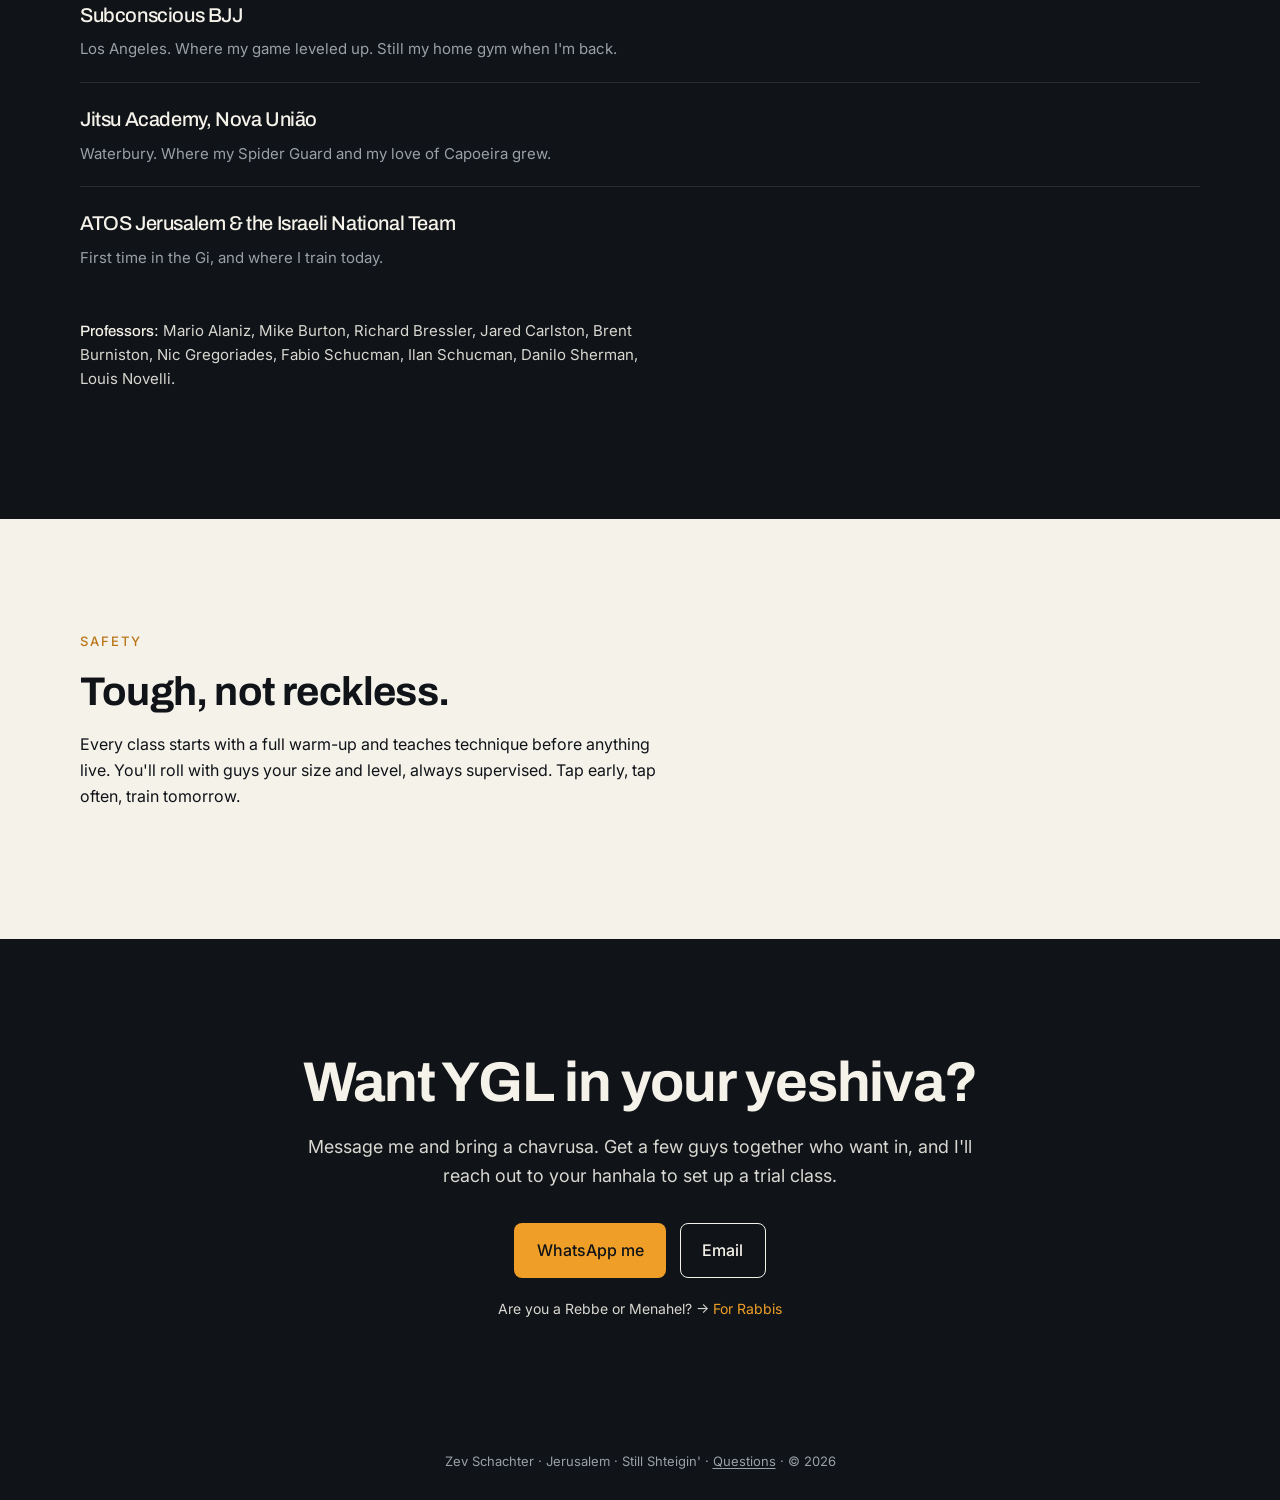
==== commit 16413e57: "Merge branch 'cursor/less-head-trauma-1a03' Co-authored-by: Zev <zevschachter@gmail.com>" ====
--- a/boys/index.html
+++ b/boys/index.html
@@ -143,6 +143,7 @@
           <p>Shana Alef at Yishrei Lev. Two years in Rabbi Barry Klein's chabura. A year as a dorm counselor at Waterbury Mesivta. I know what the year in Israel is like, and I know what a dorm feels like at 1am on a Motzei Shabbos.</p>
           <p>I've trained since I was 14: Krav Maga, Muay Thai, MMA, and Jiu Jitsu. Today I train at ATOS Jerusalem with the Israeli national team.</p>
           <p>This is the program I wish I'd had in yeshiva.</p>
+          <p class="signature">— Zev</p>
         </div>
       </div>
     </section>
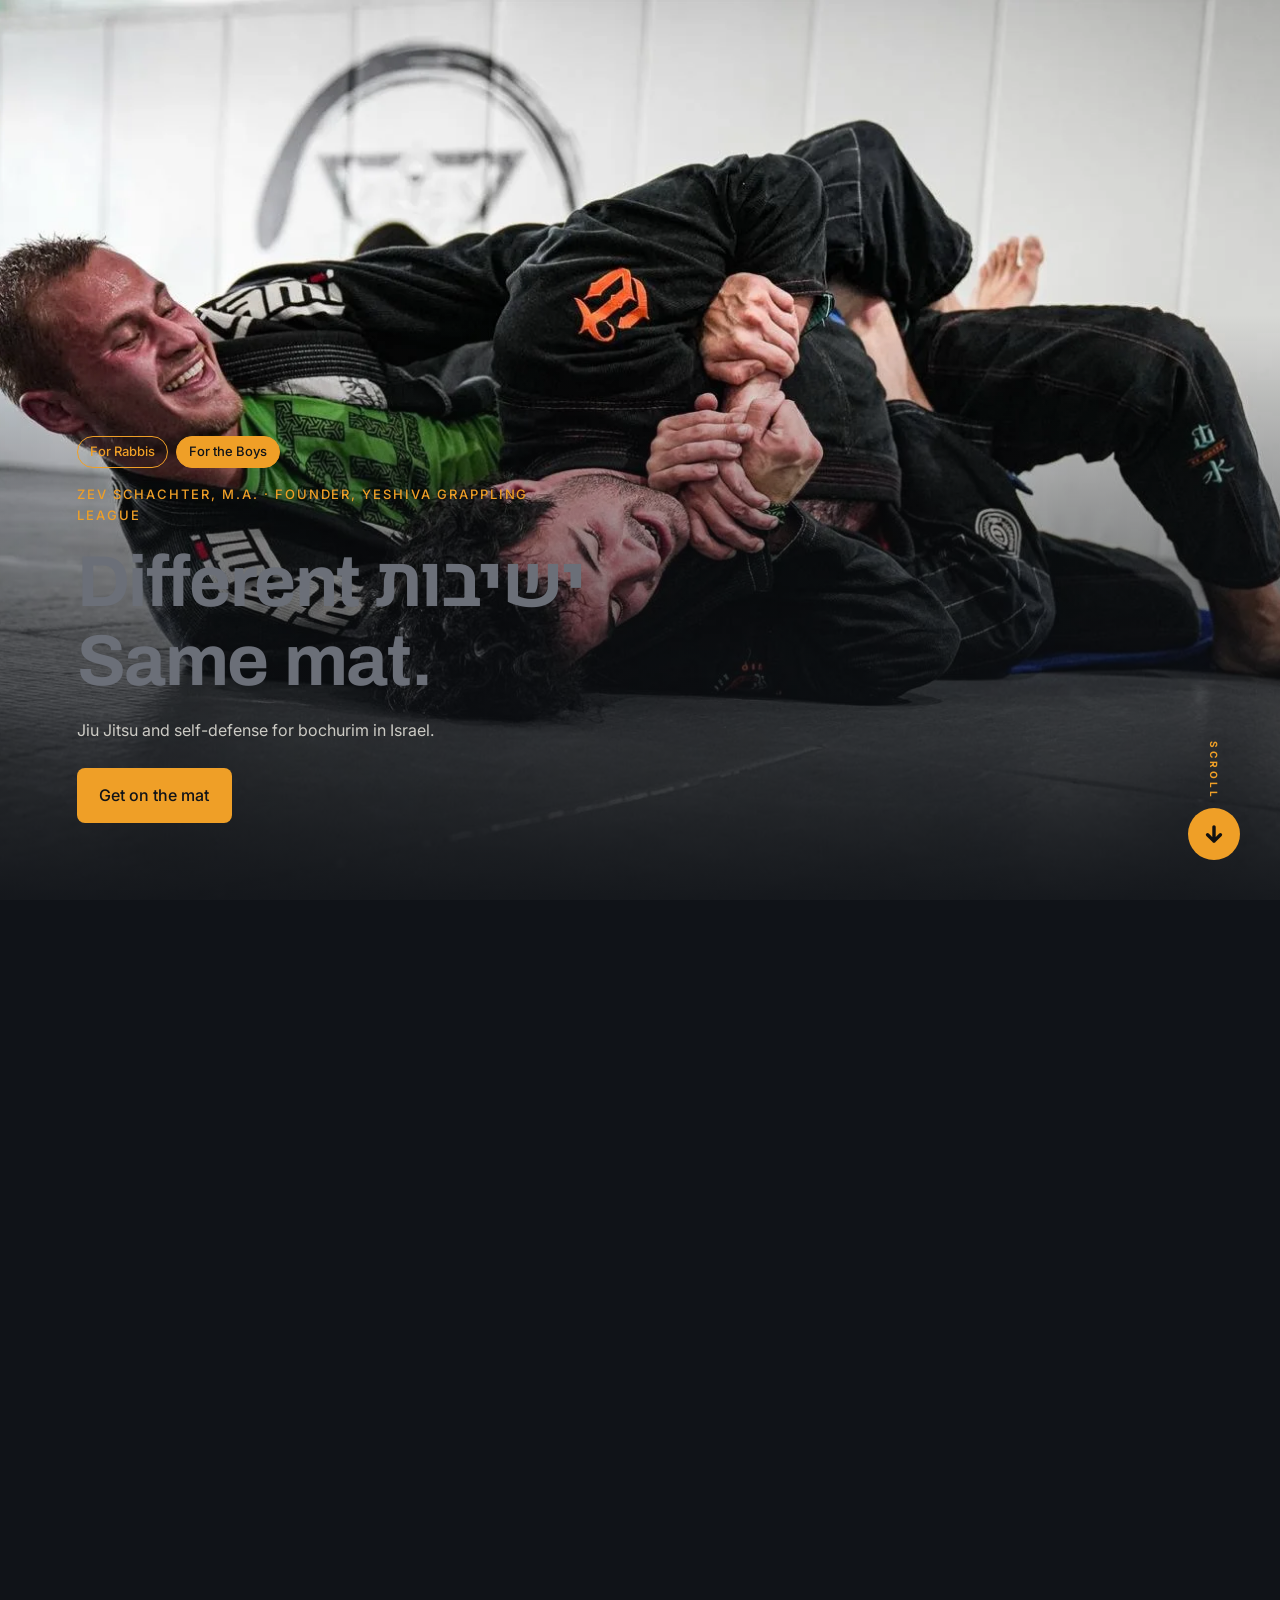
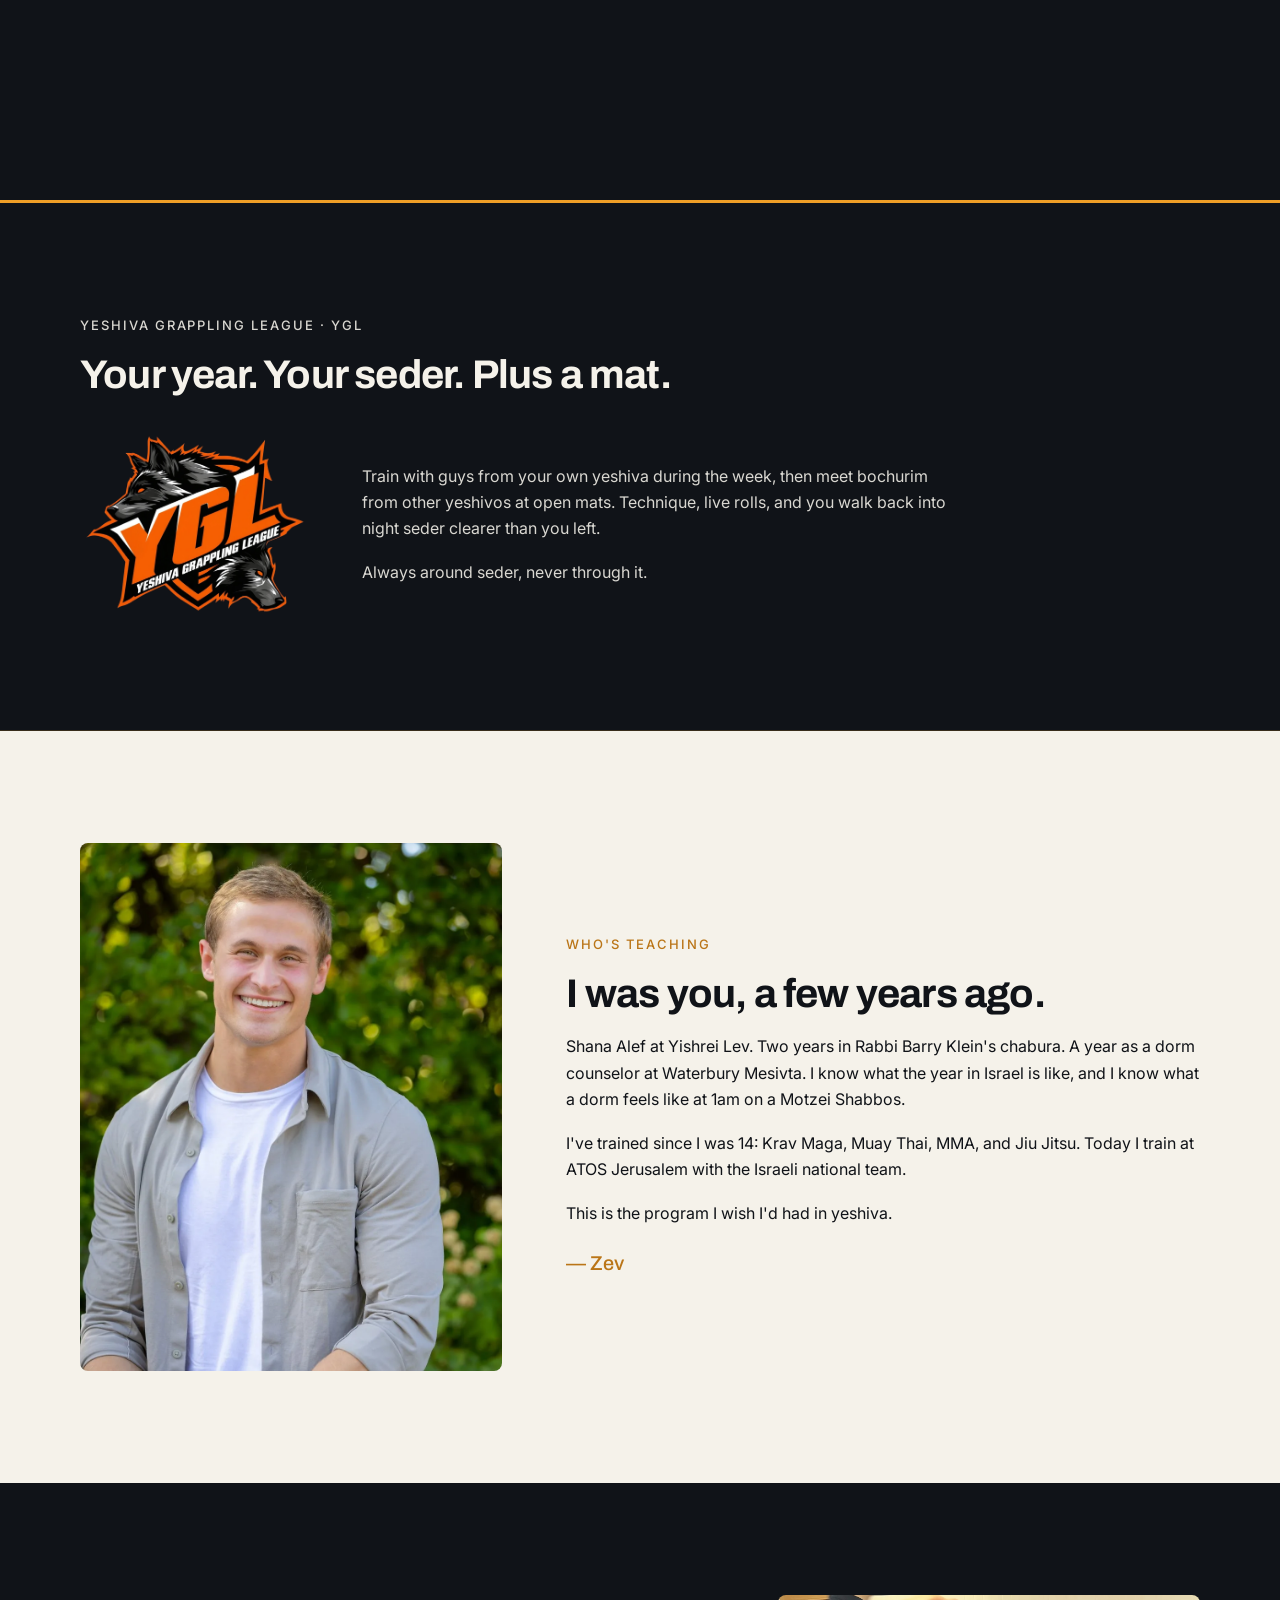
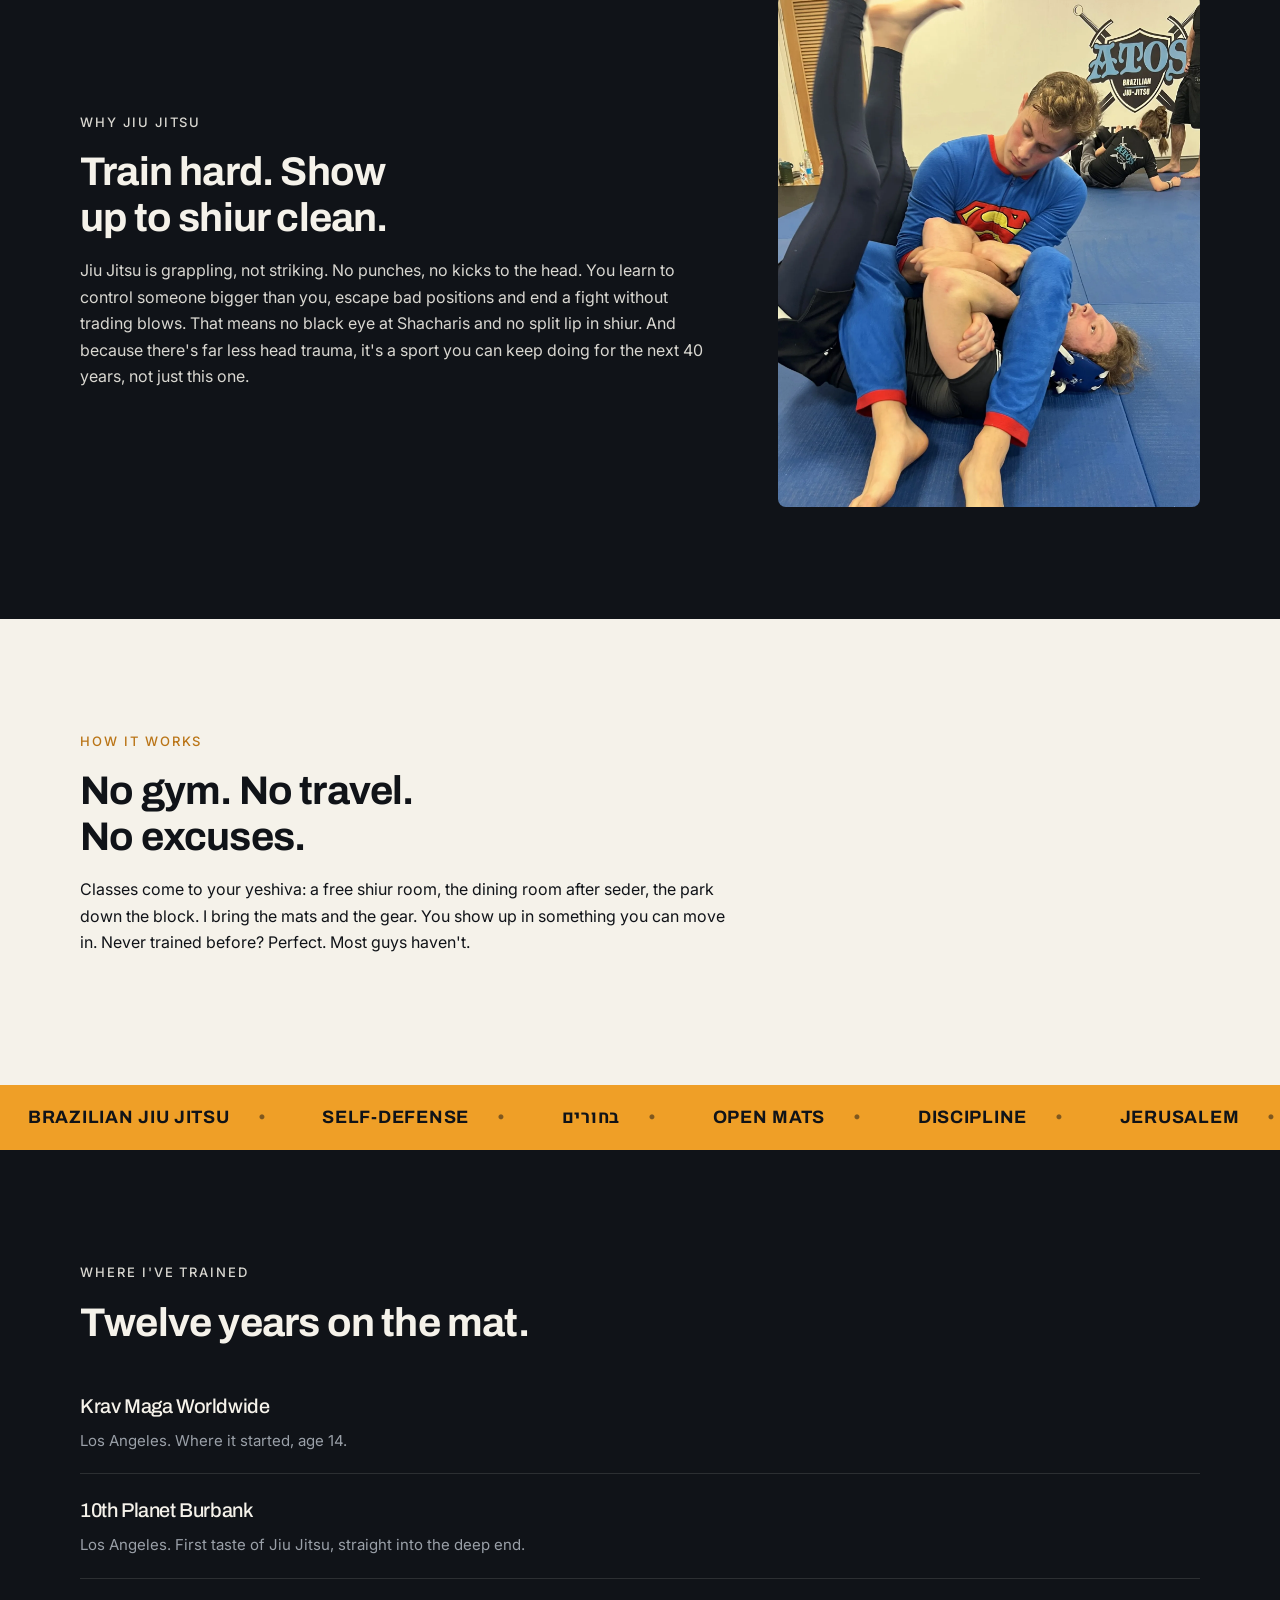
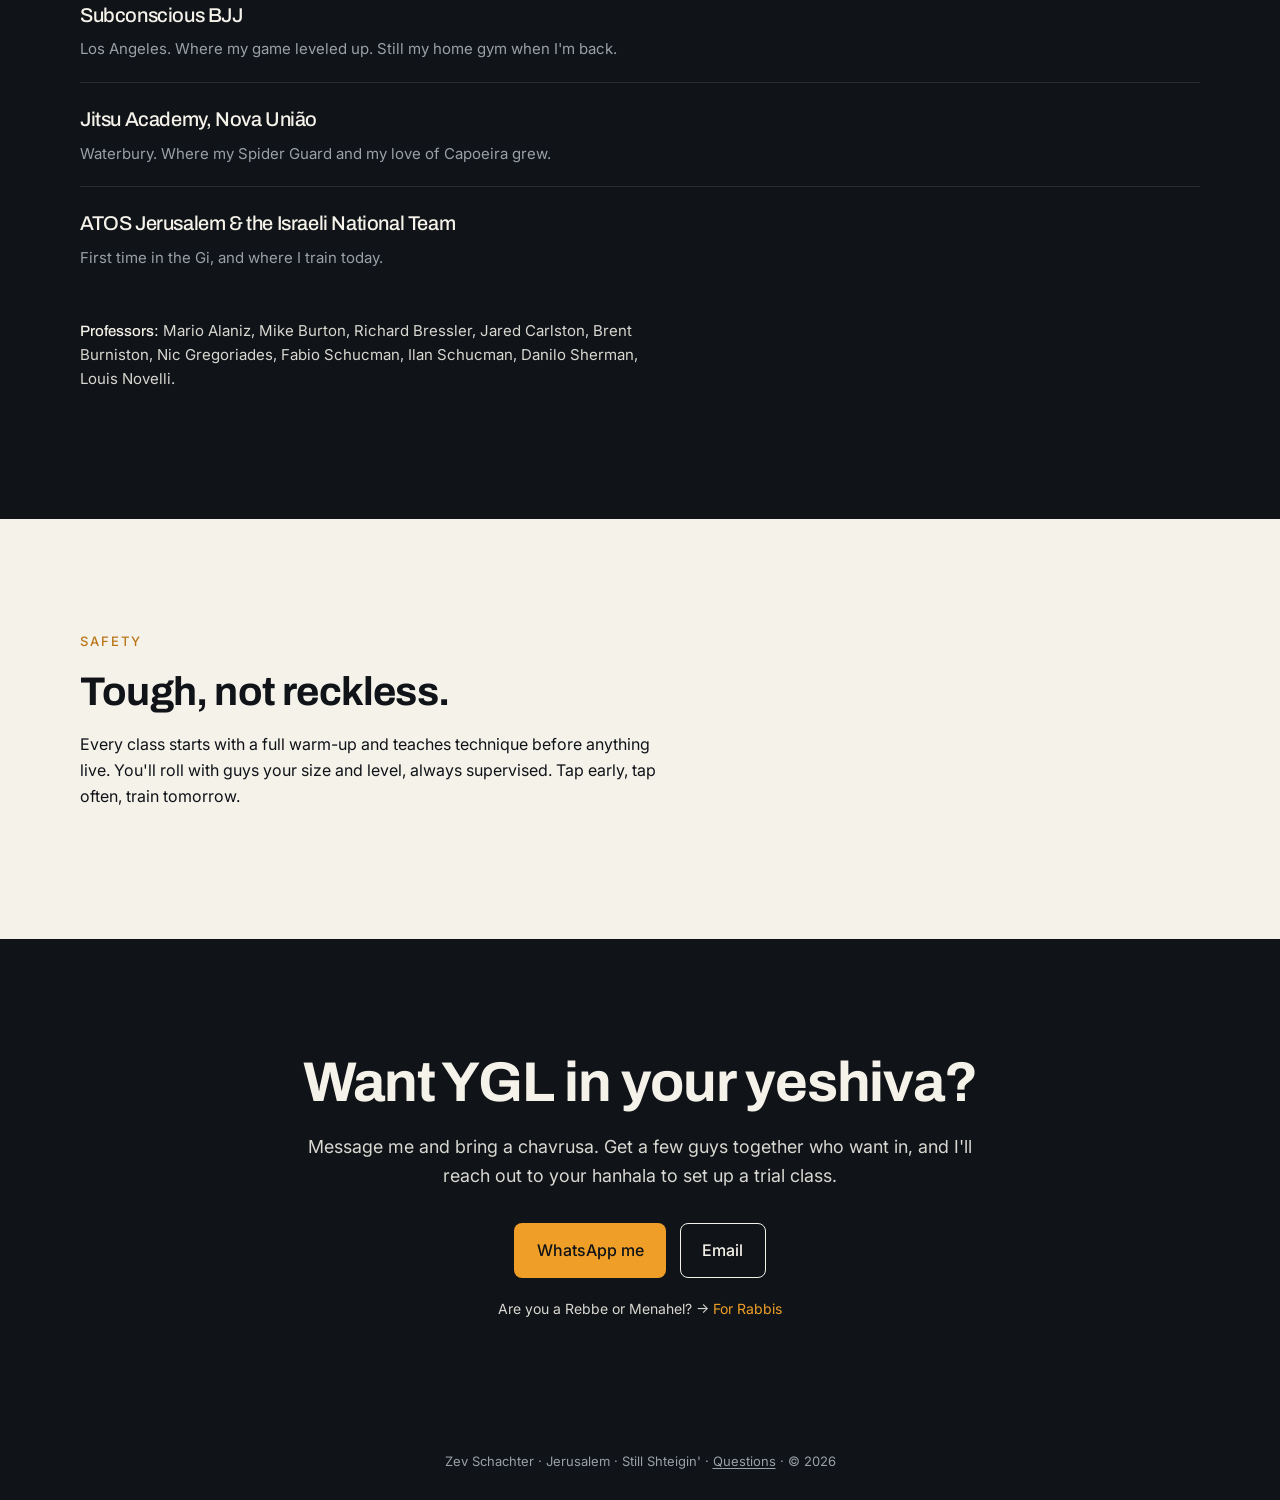
==== commit cf2dd994: "Show the scroll cue on desktop as well as phones Drop the old centered scroll hint and size the puls" ====
--- a/boys/index.html
+++ b/boys/index.html
@@ -23,7 +23,7 @@
   <link rel="preconnect" href="https://fonts.googleapis.com">
   <link rel="preconnect" href="https://fonts.gstatic.com" crossorigin>
   <link href="https://fonts.googleapis.com/css2?family=Archivo:wght@500;700&family=Heebo:wght@400;500;700&family=Inter:wght@400;500&display=swap" rel="stylesheet">
-  <link rel="stylesheet" href="/styles.css?v=7">
+  <link rel="stylesheet" href="/styles.css?v=8">
   <script type="application/ld+json">
   {
     "@context": "https://schema.org",
@@ -91,10 +91,6 @@
           <p class="hero-sub">Jiu Jitsu and self-defense for bochurim in Israel.</p>
           <a class="btn btn-primary hero-cta" id="heroCta" href="#contact">Get on the mat</a>
         </div>
-        <div class="scroll-hint" id="scrollHint" aria-hidden="true">
-          <span class="scroll-hint-line"></span>
-          <span class="scroll-hint-label">Scroll</span>
-        </div>
         <button class="scroll-cue" type="button" aria-label="Scroll to continue">
           <span class="scroll-cue-word" aria-hidden="true">SCROLL</span>
           <span class="scroll-cue-btn" aria-hidden="true">
@@ -287,6 +283,6 @@
 
   <a class="sticky-cta" id="stickyCta" href="#contact" hidden>Get on the mat</a>
 
-  <script src="/main.js?v=7" defer></script>
+  <script src="/main.js?v=8" defer></script>
 </body>
 </html>
--- a/styles.css
+++ b/styles.css
@@ -300,105 +300,81 @@
   pointer-events: auto;
 }
 
-.scroll-hint {
-  position: absolute;
-  left: 50%;
-  bottom: 1.5rem;
-  z-index: 2;
-  display: flex;
-  flex-direction: column;
-  align-items: center;
-  gap: 0.45rem;
-  transform: translateX(-50%);
-  opacity: 1;
-  transition: opacity 0.3s ease;
-  pointer-events: none;
-}
-
-.scroll-hint.off {
-  opacity: 0;
-}
-
-.scroll-hint-line {
-  display: block;
-  width: 1px;
-  height: 36px;
-  background: color-mix(in srgb, var(--cream) 55%, transparent);
-}
-
-.scroll-hint-label {
-  font-size: 11px;
-  letter-spacing: 0.1em;
-  text-transform: uppercase;
-  color: color-mix(in srgb, var(--cream) 70%, transparent);
-}
-
-.scroll-cue {
-  display: none;
-}
-
 @media (max-width: 767px) {
   .byline-role {
     display: block;
   }
-
-  .scroll-hint {
-    display: none;
-  }
-
+}
+
+.scroll-cue {
+  display: grid;
+  justify-items: center;
+  gap: 8px;
+  position: absolute;
+  z-index: 5;
+  right: calc(12px + env(safe-area-inset-right, 0px));
+  bottom: calc(24px + env(safe-area-inset-bottom, 0px));
+  background: none;
+  border: 0;
+  padding: 0;
+  margin: 0;
+  cursor: pointer;
+  color: inherit;
+  font: inherit;
+  appearance: none;
+  transition: opacity 0.3s ease;
+}
+
+.scroll-cue.is-done {
+  opacity: 0;
+  pointer-events: none;
+}
+
+.scroll-cue-word {
+  writing-mode: vertical-rl;
+  font: 700 10px/1 var(--font-body, Inter, sans-serif);
+  letter-spacing: 0.3em;
+  color: var(--accent);
+}
+
+.scroll-cue-btn {
+  width: 42px;
+  height: 42px;
+  border-radius: 50%;
+  display: grid;
+  place-items: center;
+  background: var(--accent);
+  color: #111;
+  animation: cue-pulse 1.8s ease-out infinite;
+}
+
+.scroll-cue:focus-visible {
+  outline: none;
+}
+
+.scroll-cue:focus-visible .scroll-cue-btn {
+  outline: 2px solid #fff;
+  outline-offset: 3px;
+}
+
+body:not(.js-scrub) .scroll-cue {
+  display: none;
+}
+
+@media (min-width: 768px) {
   .scroll-cue {
-    display: grid;
-    justify-items: center;
-    gap: 8px;
-    position: absolute;
-    z-index: 5;
-    right: calc(12px + env(safe-area-inset-right, 0px));
-    bottom: calc(24px + env(safe-area-inset-bottom, 0px));
-    background: none;
-    border: 0;
-    padding: 0;
-    margin: 0;
-    cursor: pointer;
-    color: inherit;
-    font: inherit;
-    appearance: none;
-    transition: opacity 0.3s ease;
-  }
-
-  .scroll-cue.is-done {
-    opacity: 0;
-    pointer-events: none;
-  }
-
-  .scroll-cue-word {
-    writing-mode: vertical-rl;
-    font: 700 10px/1 var(--font-body, Inter, sans-serif);
-    letter-spacing: 0.3em;
-    color: var(--accent);
+    right: calc(40px + env(safe-area-inset-right, 0px));
+    bottom: 40px;
   }
 
   .scroll-cue-btn {
-    width: 42px;
-    height: 42px;
-    border-radius: 50%;
-    display: grid;
-    place-items: center;
-    background: var(--accent);
-    color: #111;
-    animation: cue-pulse 1.8s ease-out infinite;
-  }
-
-  .scroll-cue:focus-visible {
-    outline: none;
-  }
-
-  .scroll-cue:focus-visible .scroll-cue-btn {
-    outline: 2px solid #fff;
-    outline-offset: 3px;
-  }
-
-  body:not(.js-scrub) .scroll-cue {
-    display: none;
+    width: 52px;
+    height: 52px;
+  }
+
+  .scroll-cue-btn svg {
+    width: 20px;
+    height: 20px;
   }
 }
 
@@ -885,10 +861,6 @@
     pointer-events: auto !important;
   }
 
-  .scroll-hint {
-    display: none;
-  }
-
   .scroll-cue-btn {
     animation: none;
   }
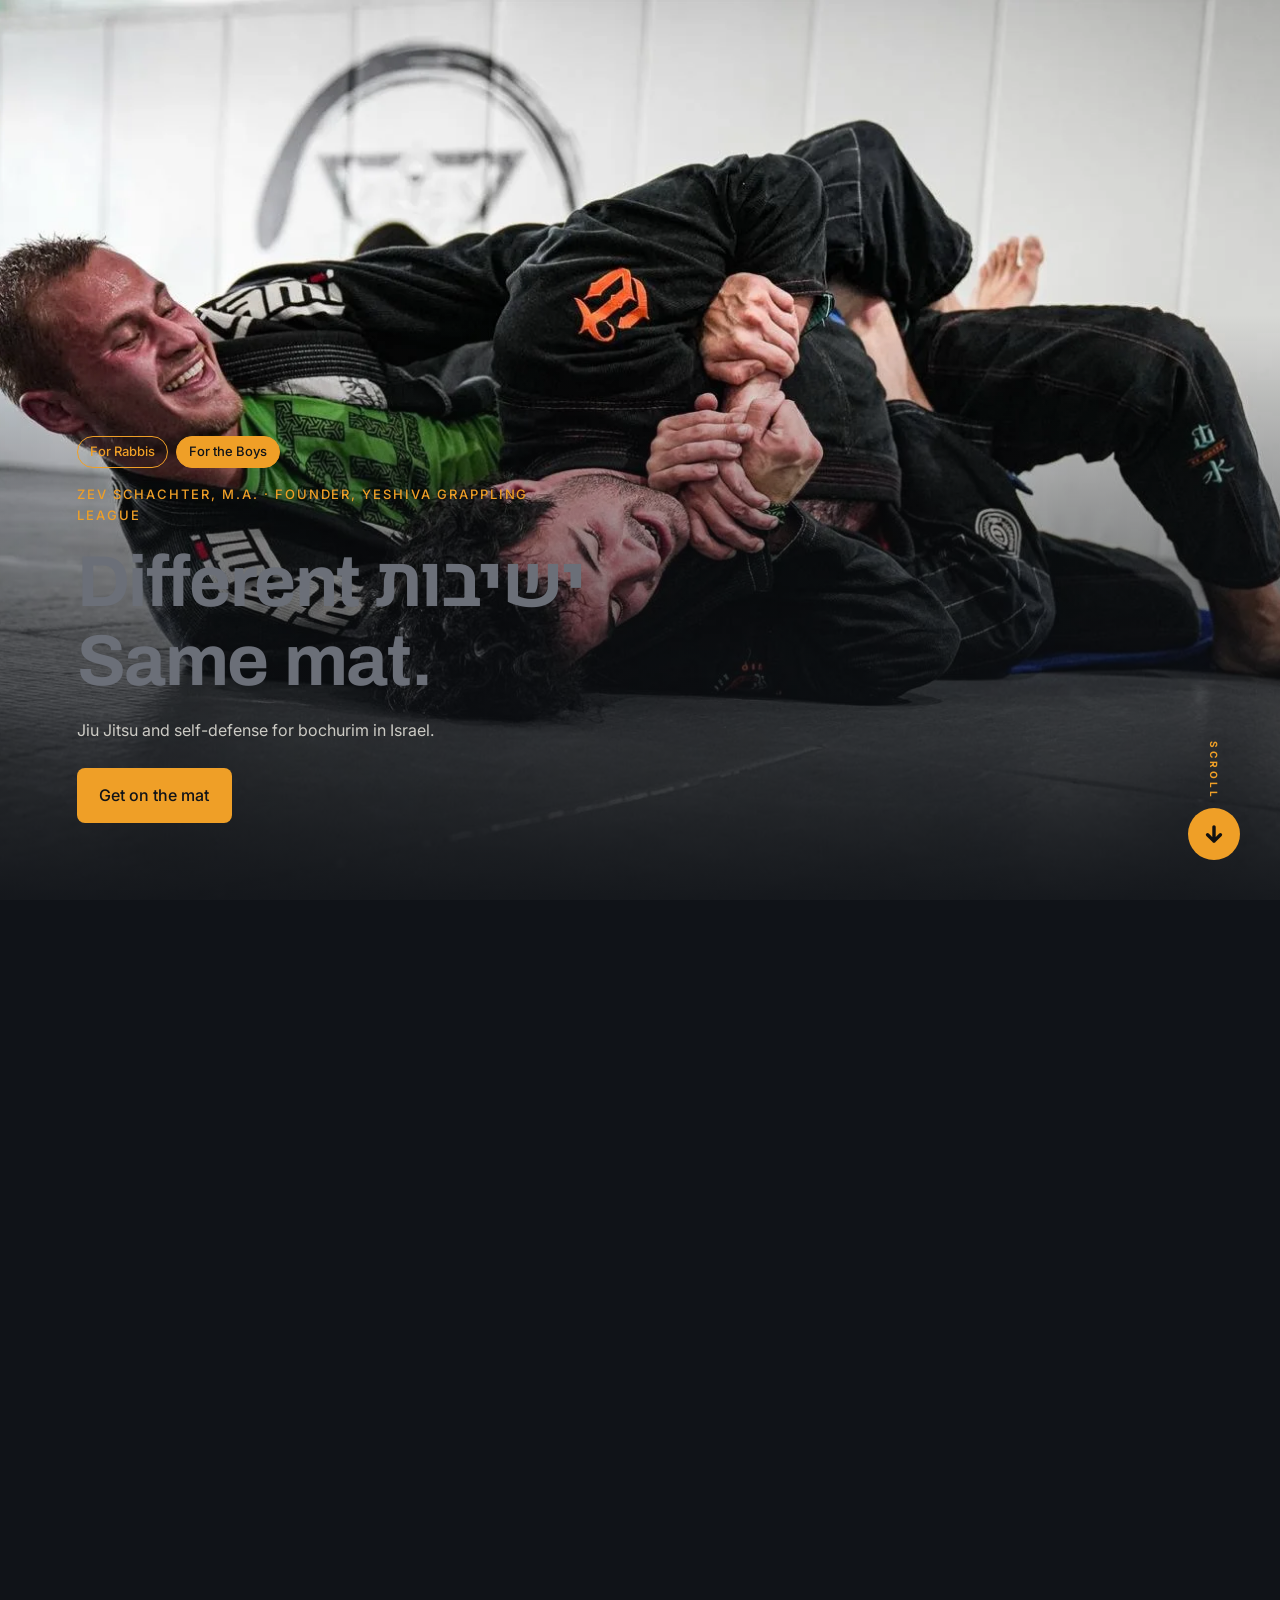
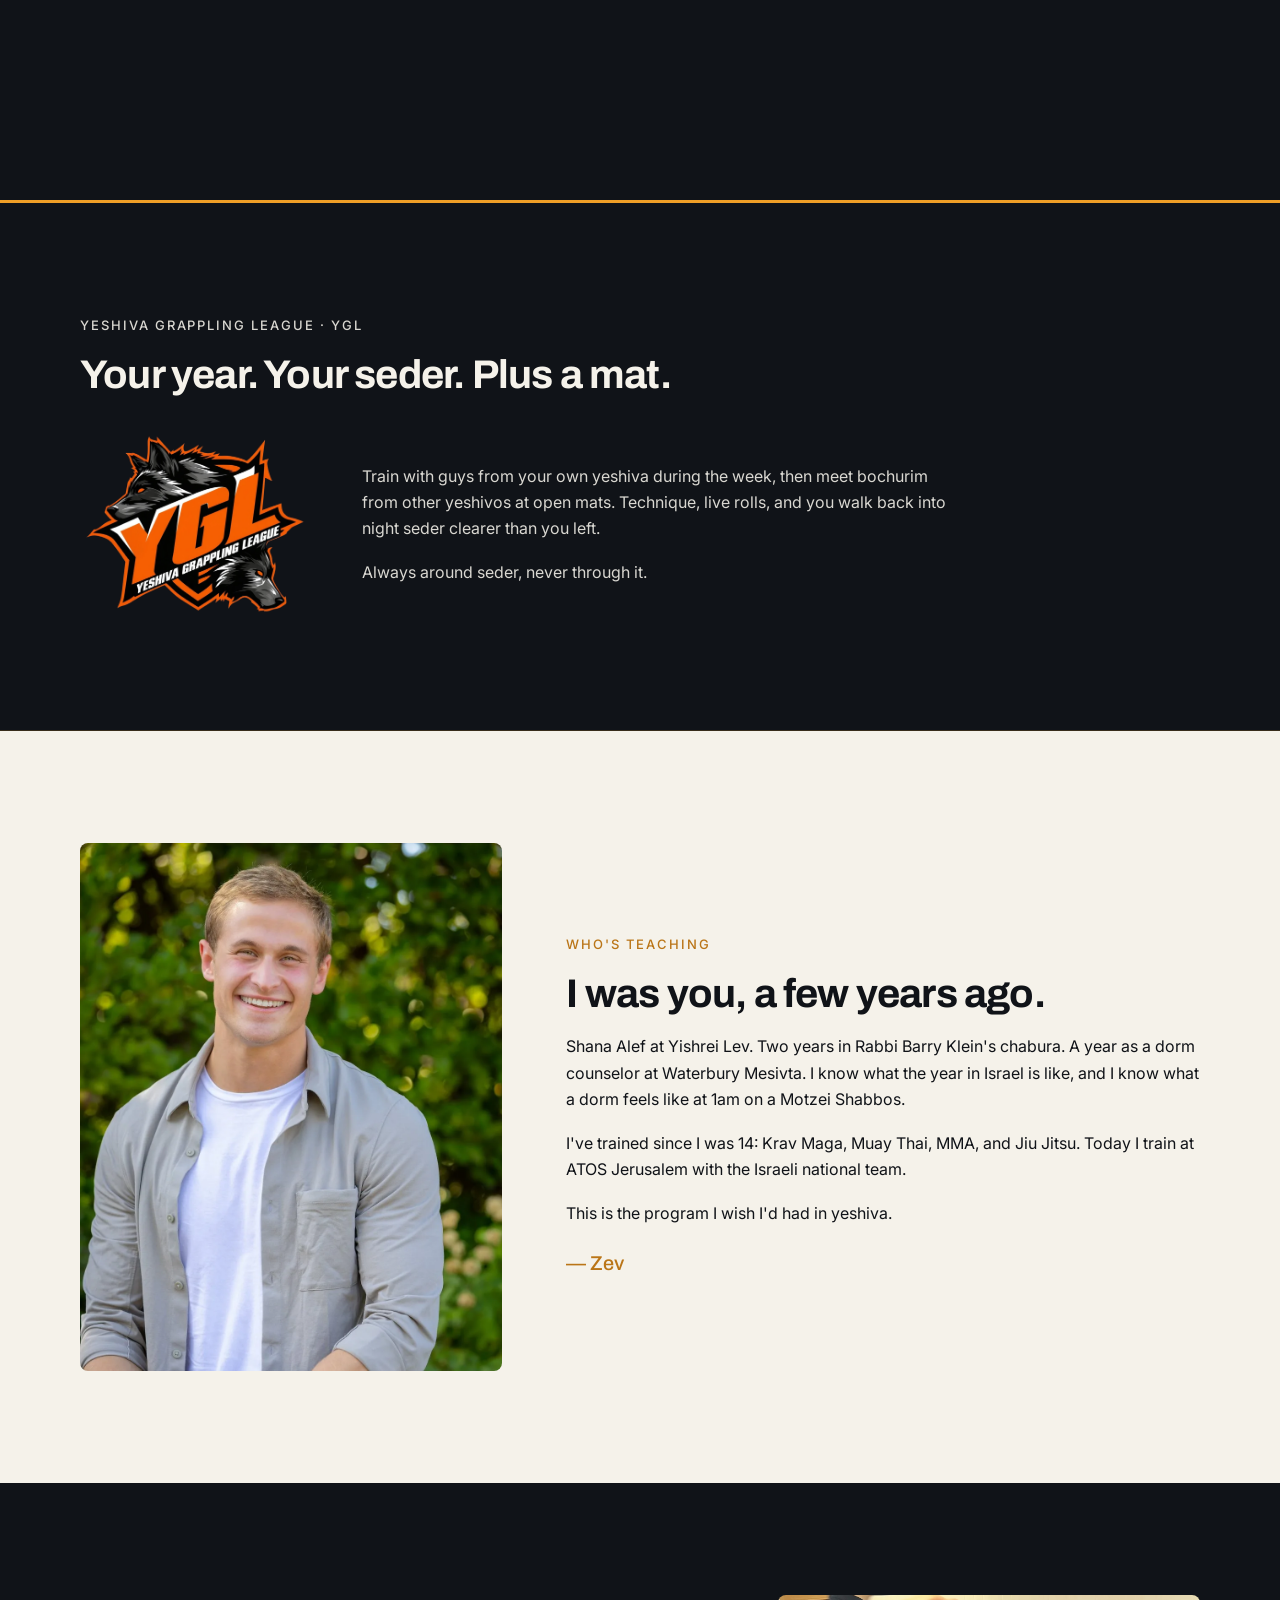
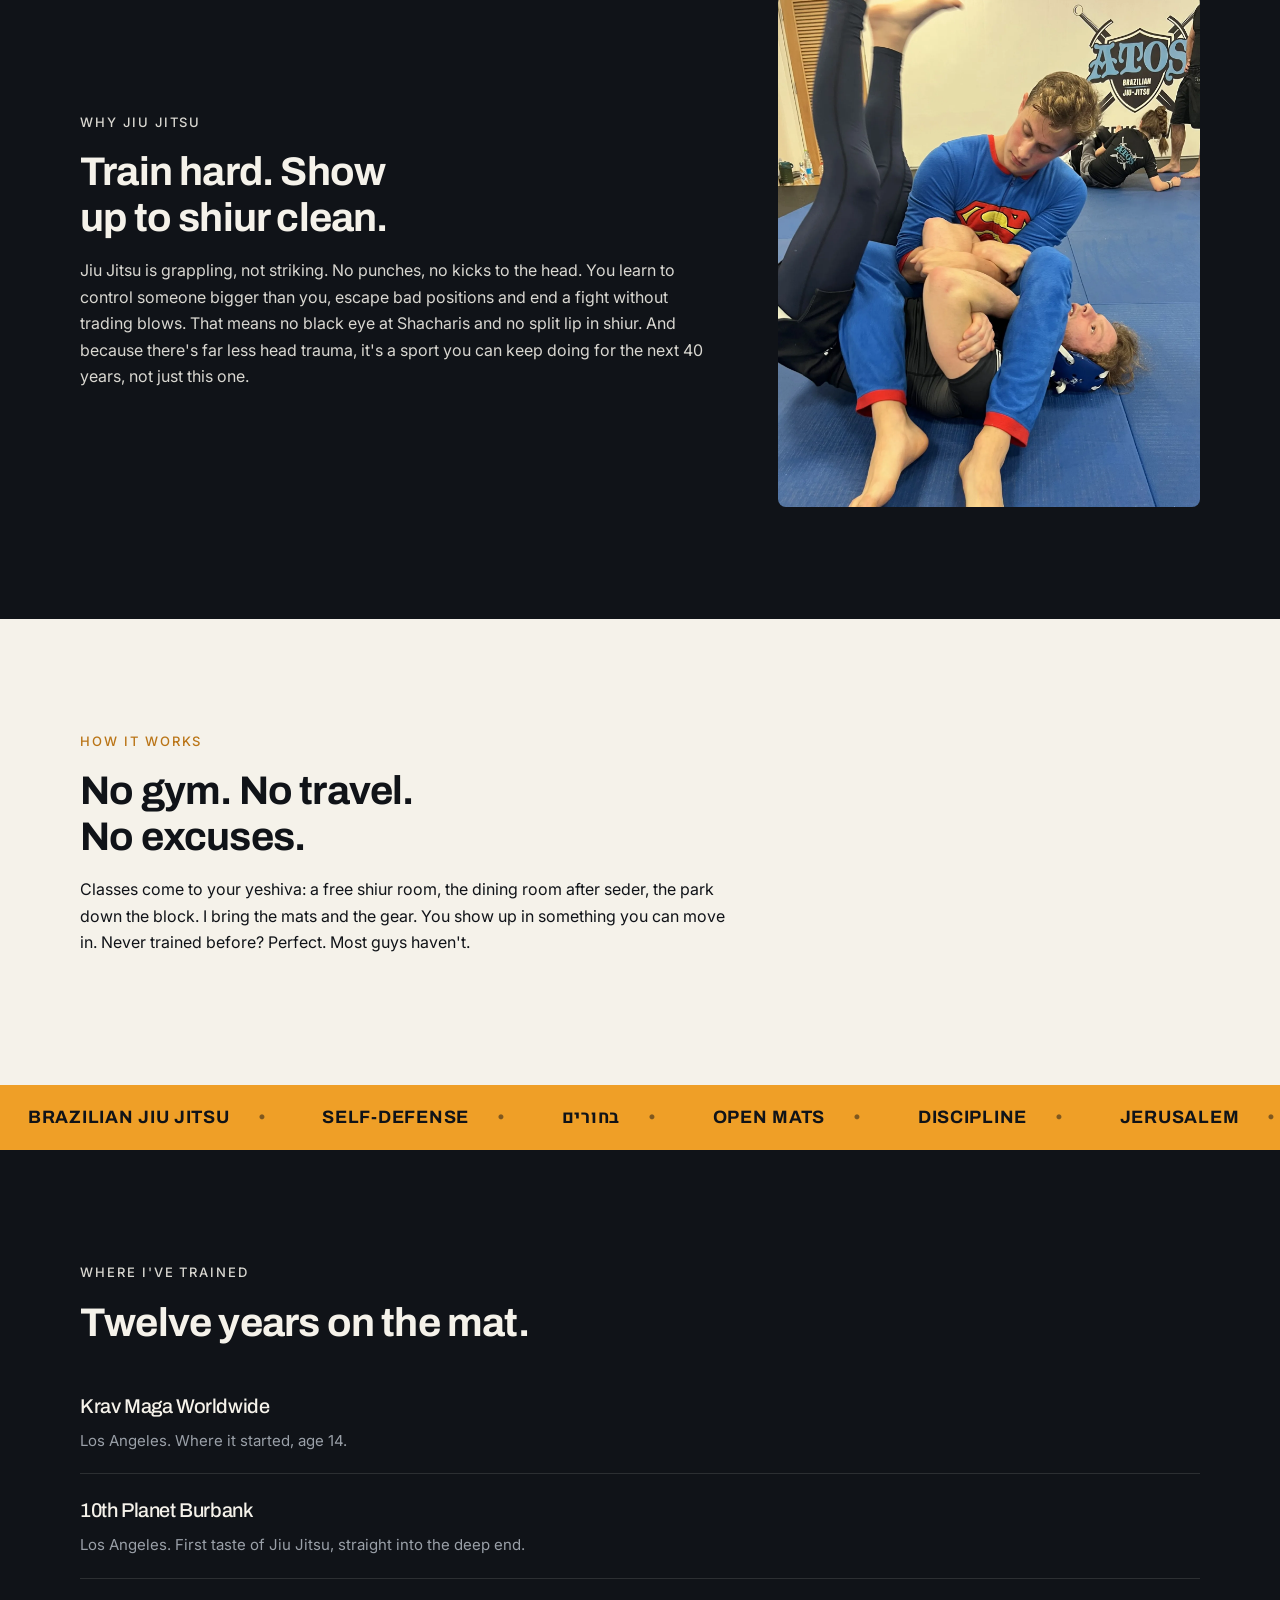
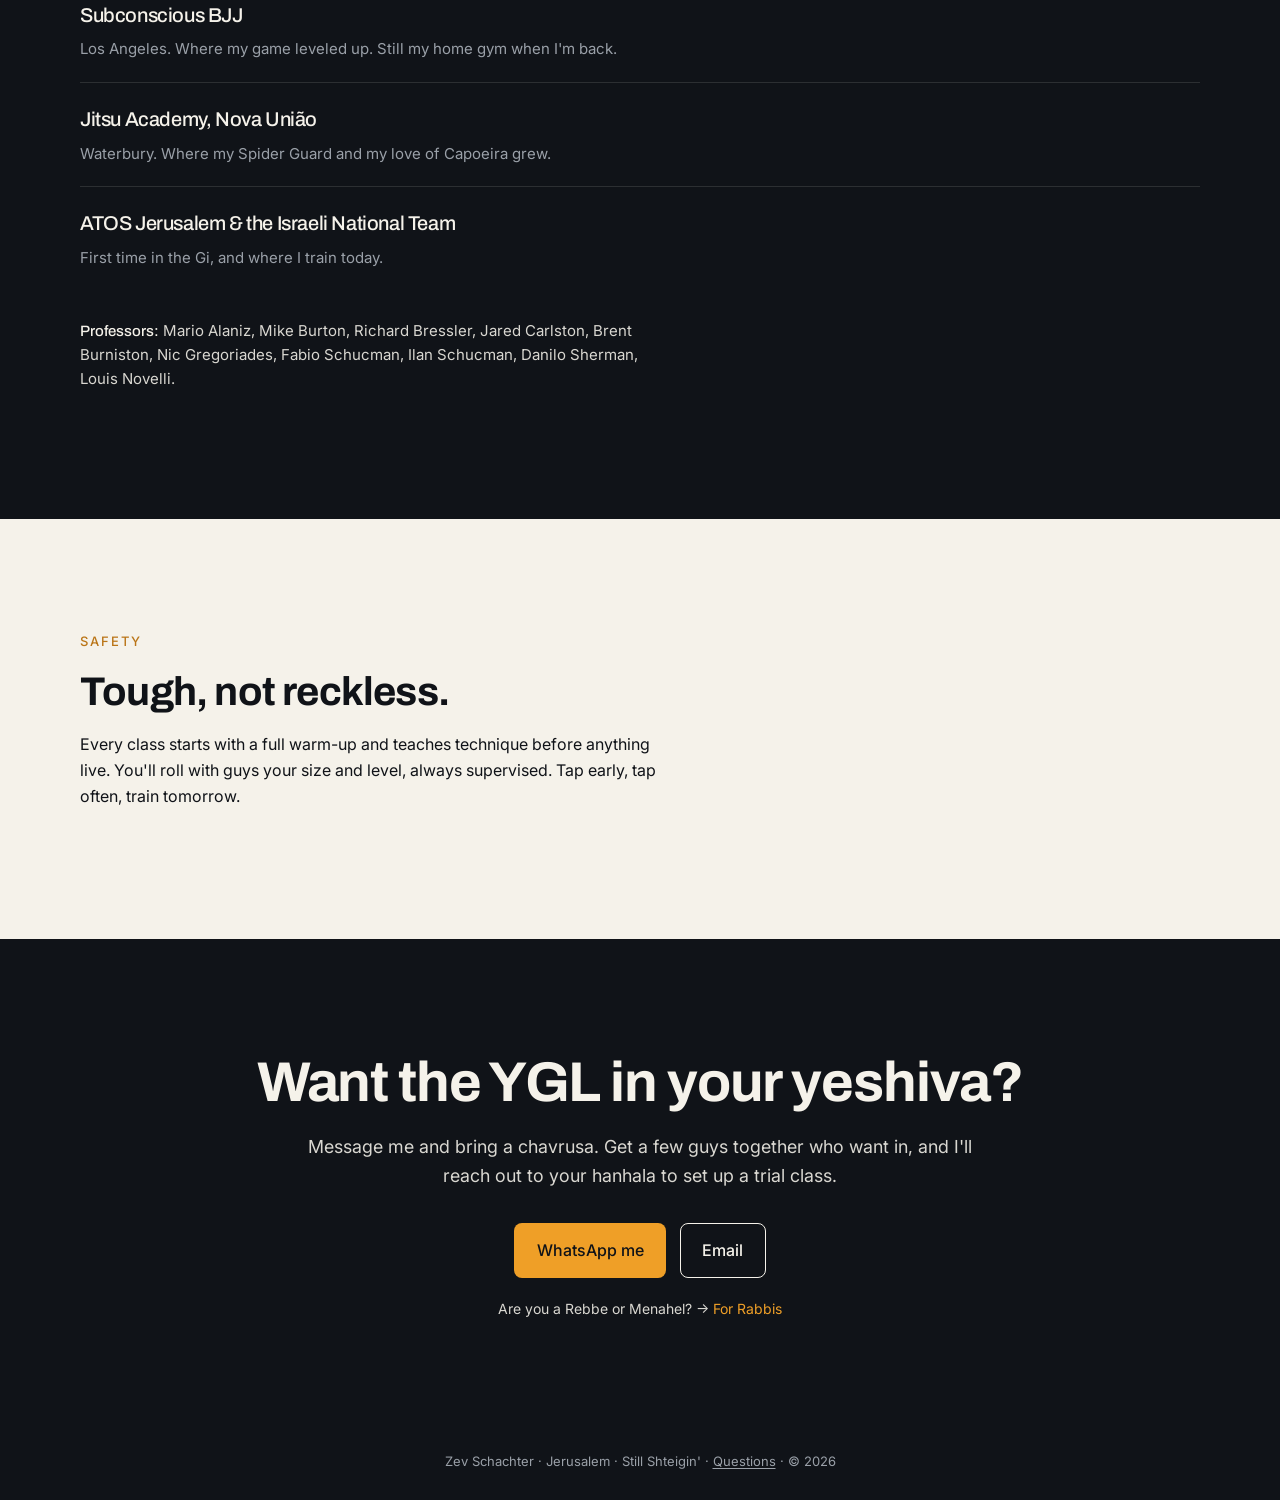
==== commit f6ee9ffb: "Add "the" to the boys contact heading The contact section on /boys now asks "Want the YGL in your ye" ====
--- a/boys/index.html
+++ b/boys/index.html
@@ -266,7 +266,7 @@
 
     <section class="section section-dark section-contact" id="contact">
       <div class="wrap wrap-center reveal">
-        <h2 class="contact-title">Want YGL in your yeshiva?</h2>
+        <h2 class="contact-title">Want the YGL in your yeshiva?</h2>
         <p class="contact-sub">Message me and bring a chavrusa. Get a few guys together who want in, and I'll reach out to your hanhala to set up a trial class.</p>
         <div class="contact-actions">
           <a class="btn btn-primary" href="https://wa.me/972535346480?text=Hi%20Zev%2C%20I%27m%20a%20bochur%20at%20%5Byeshiva%5D%20and%20I%20want%20to%20start%20training%20with%20the%20Yeshiva%20Grappling%20League.">WhatsApp me</a>
